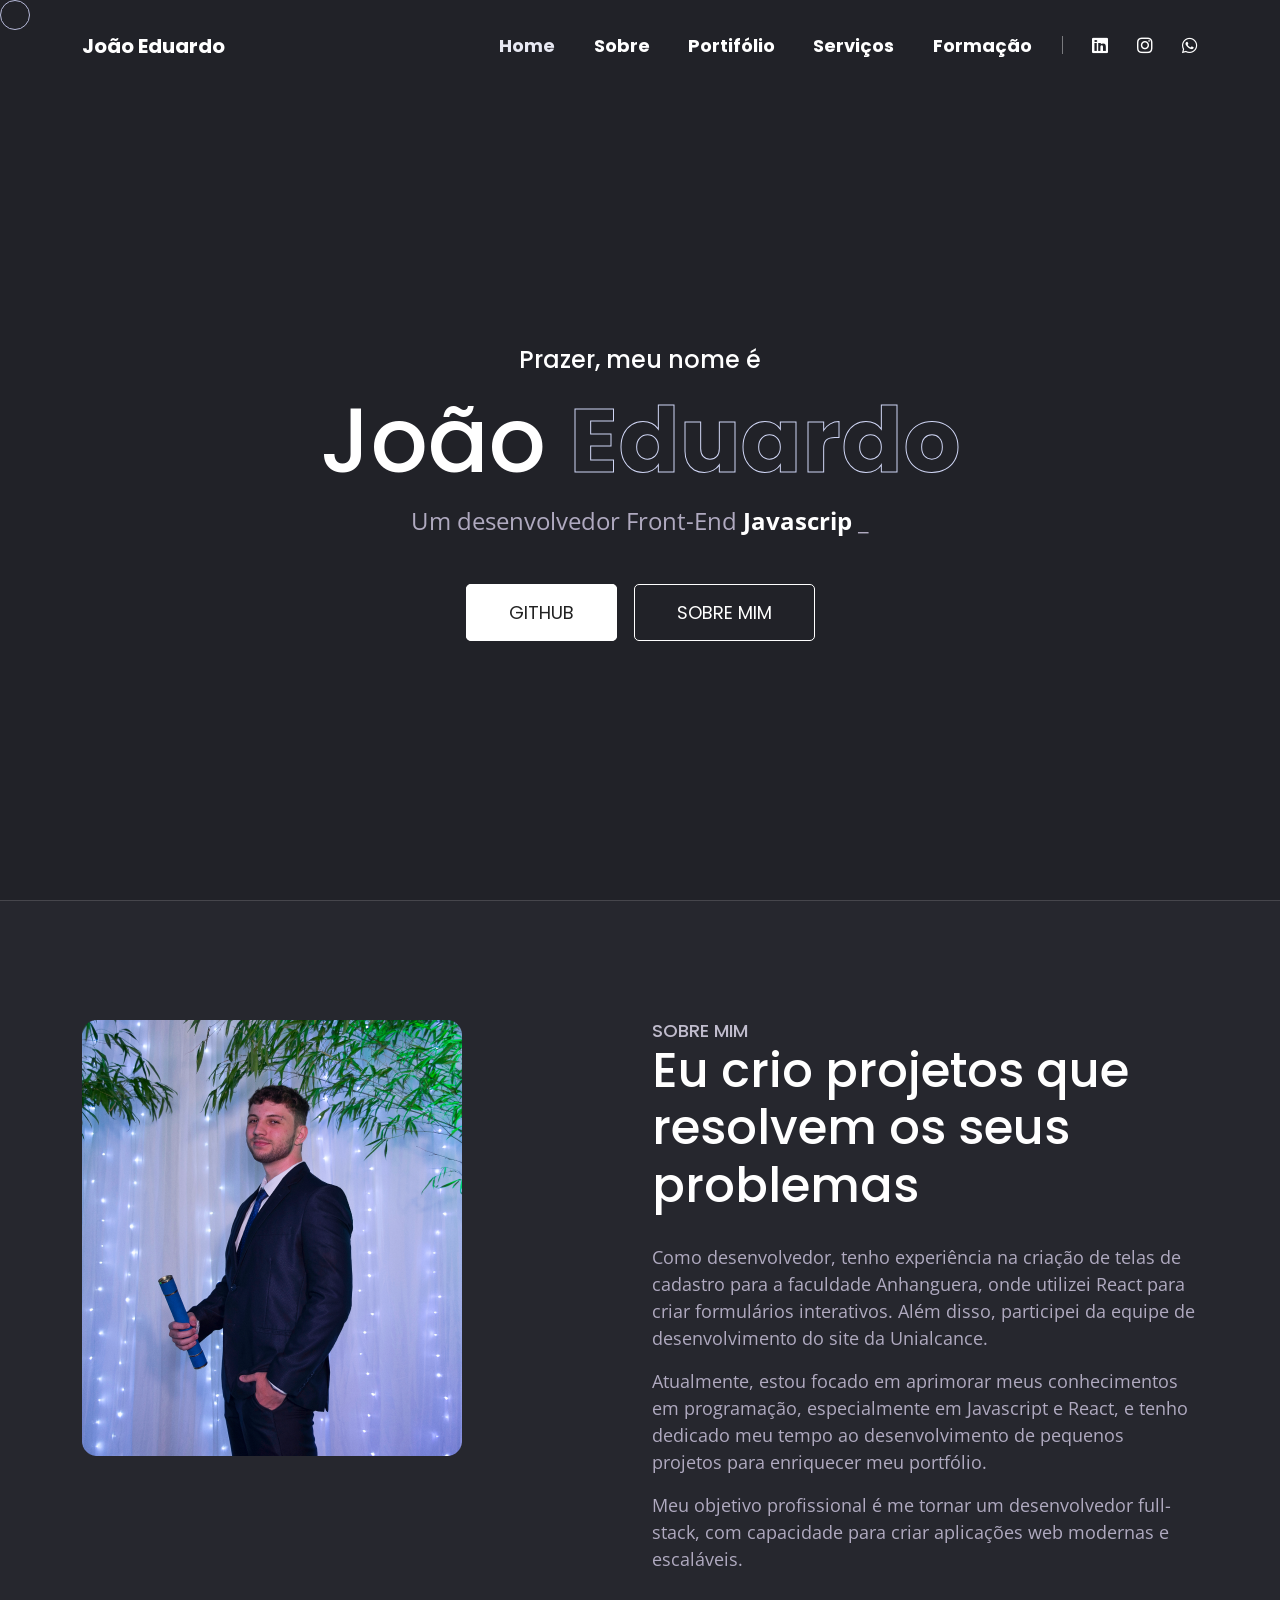
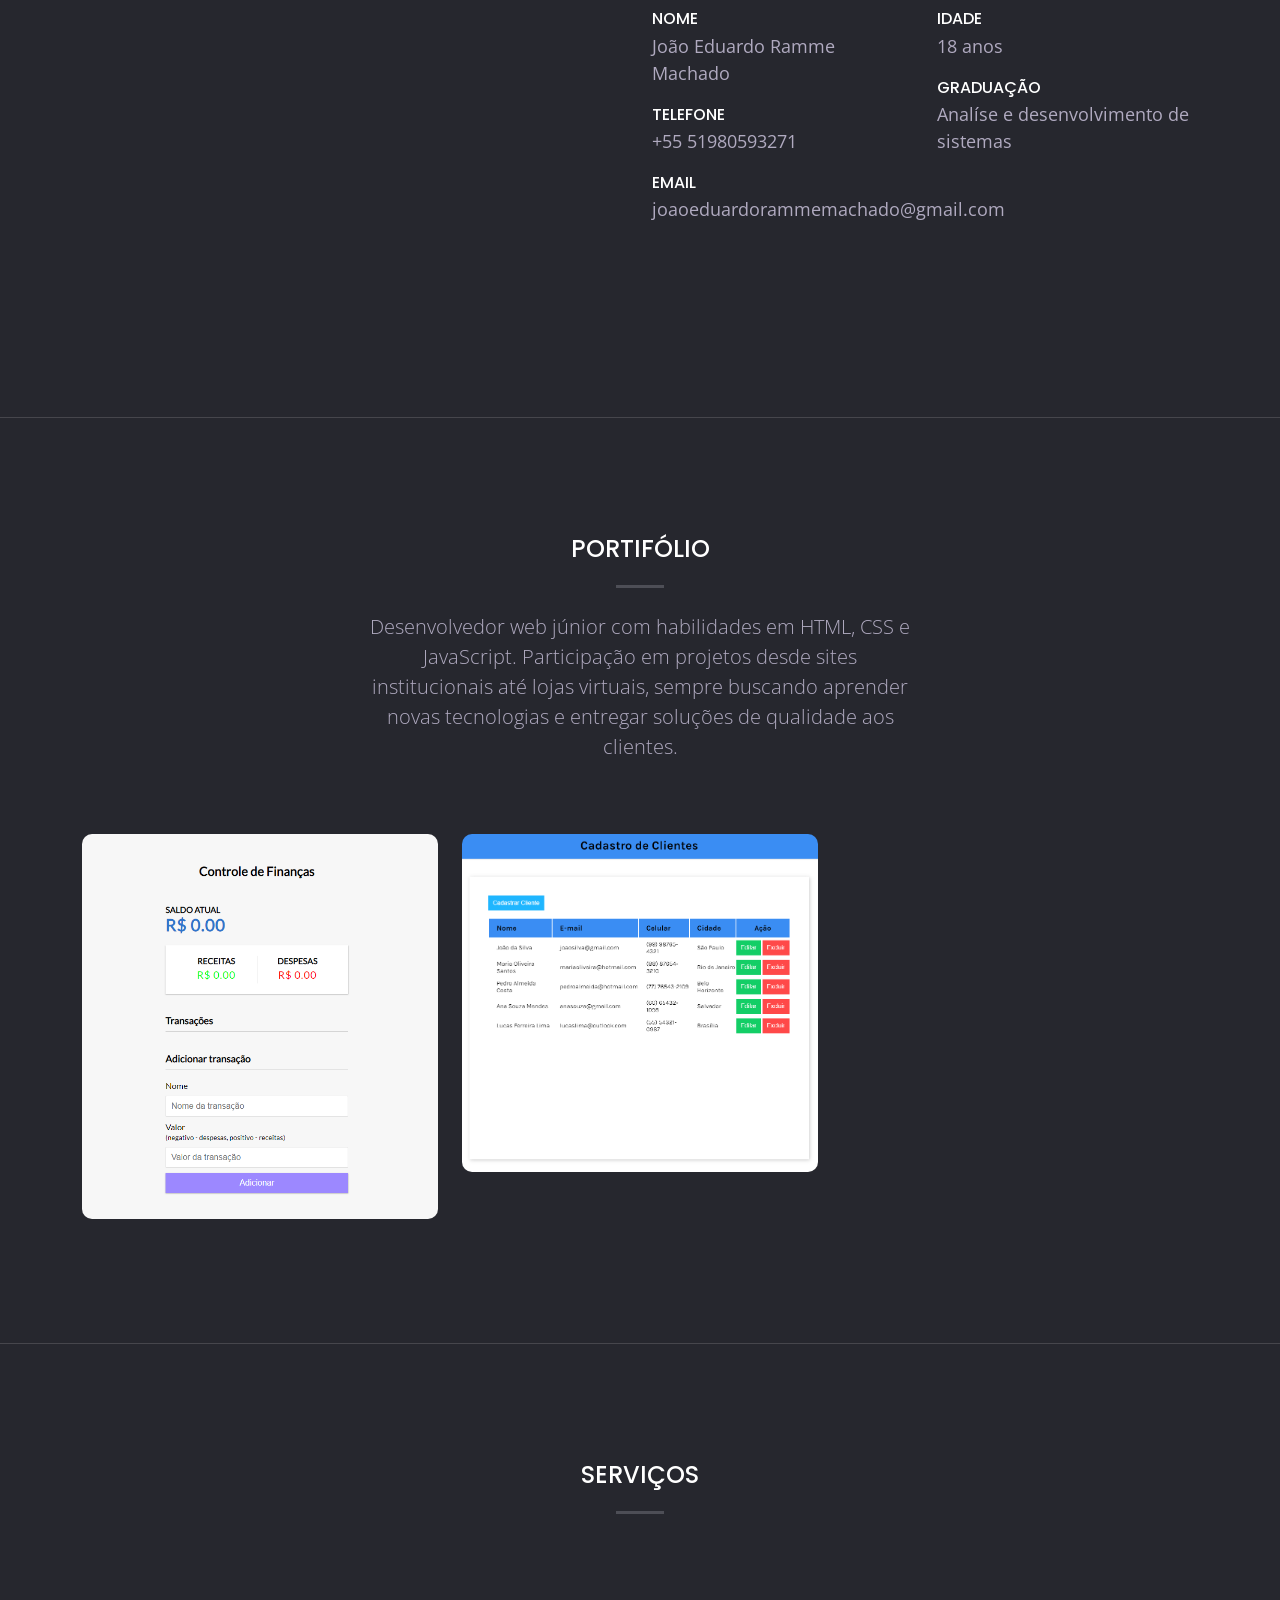
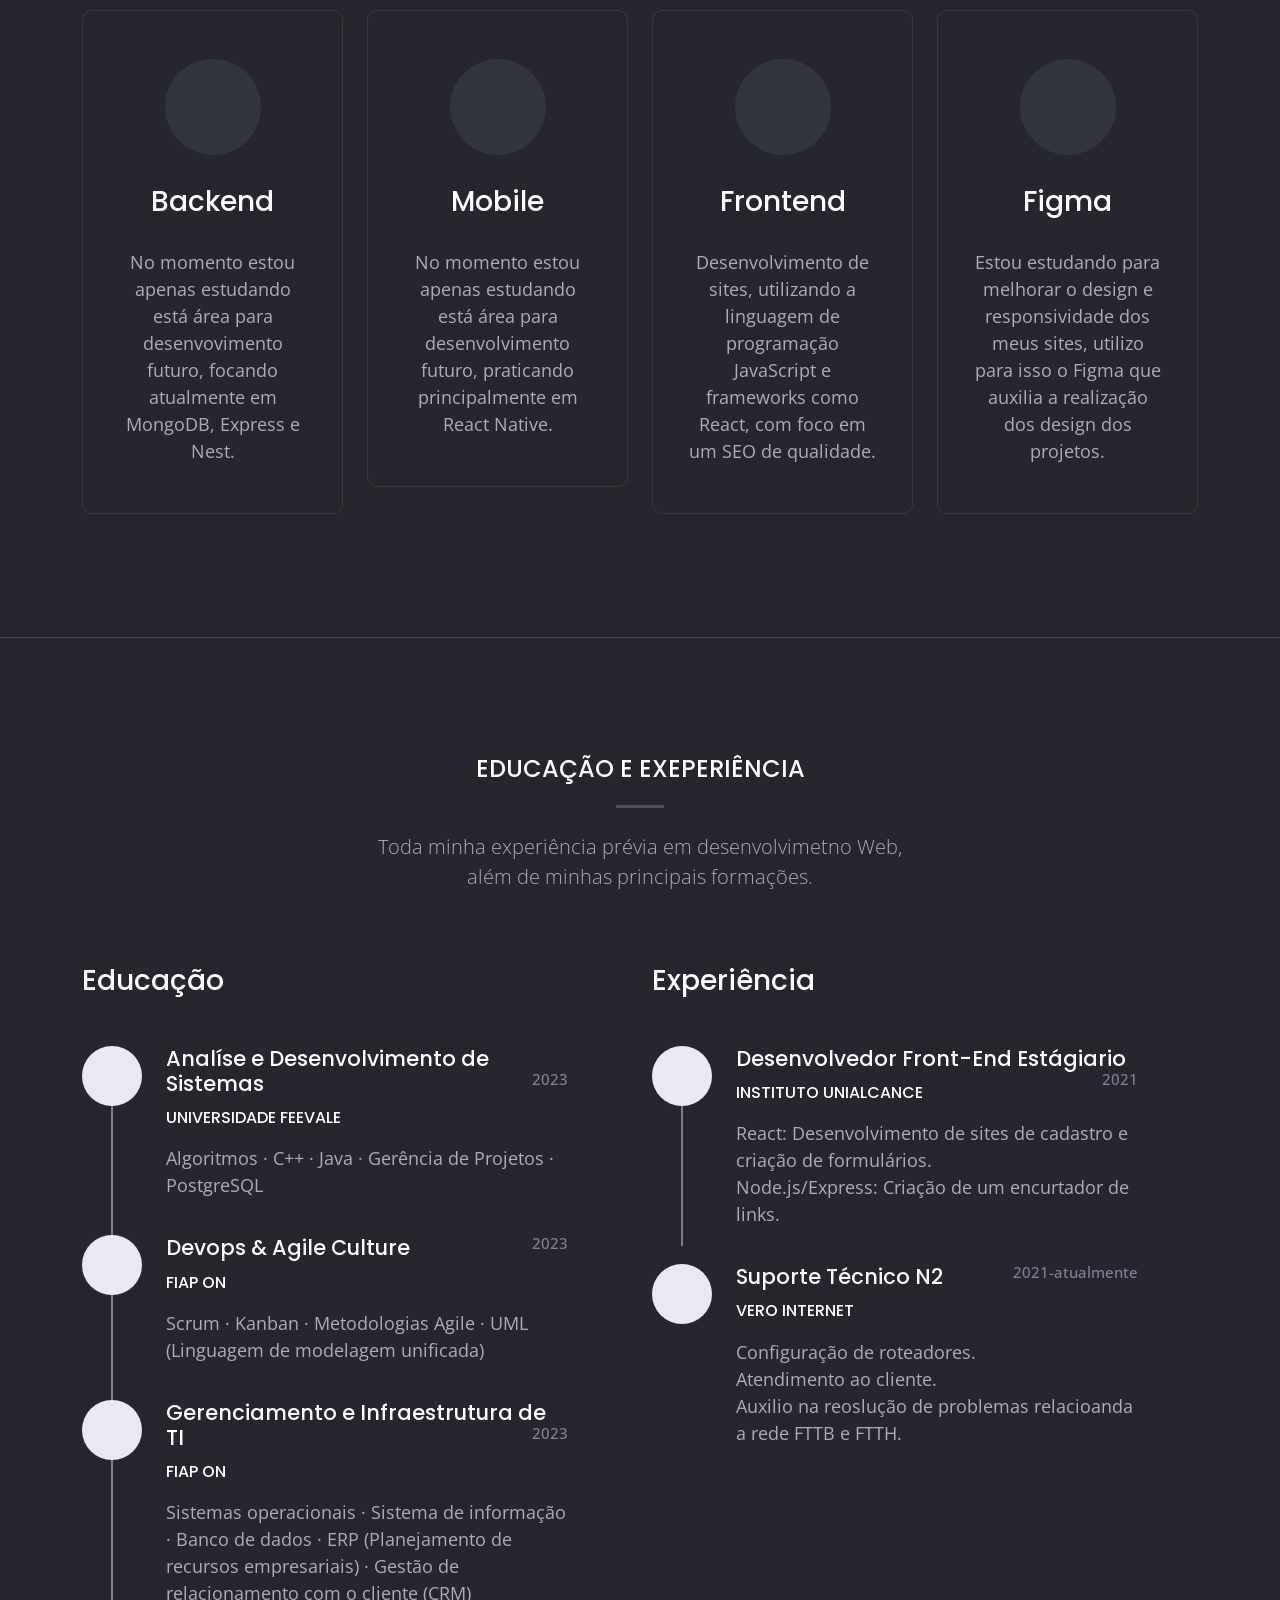
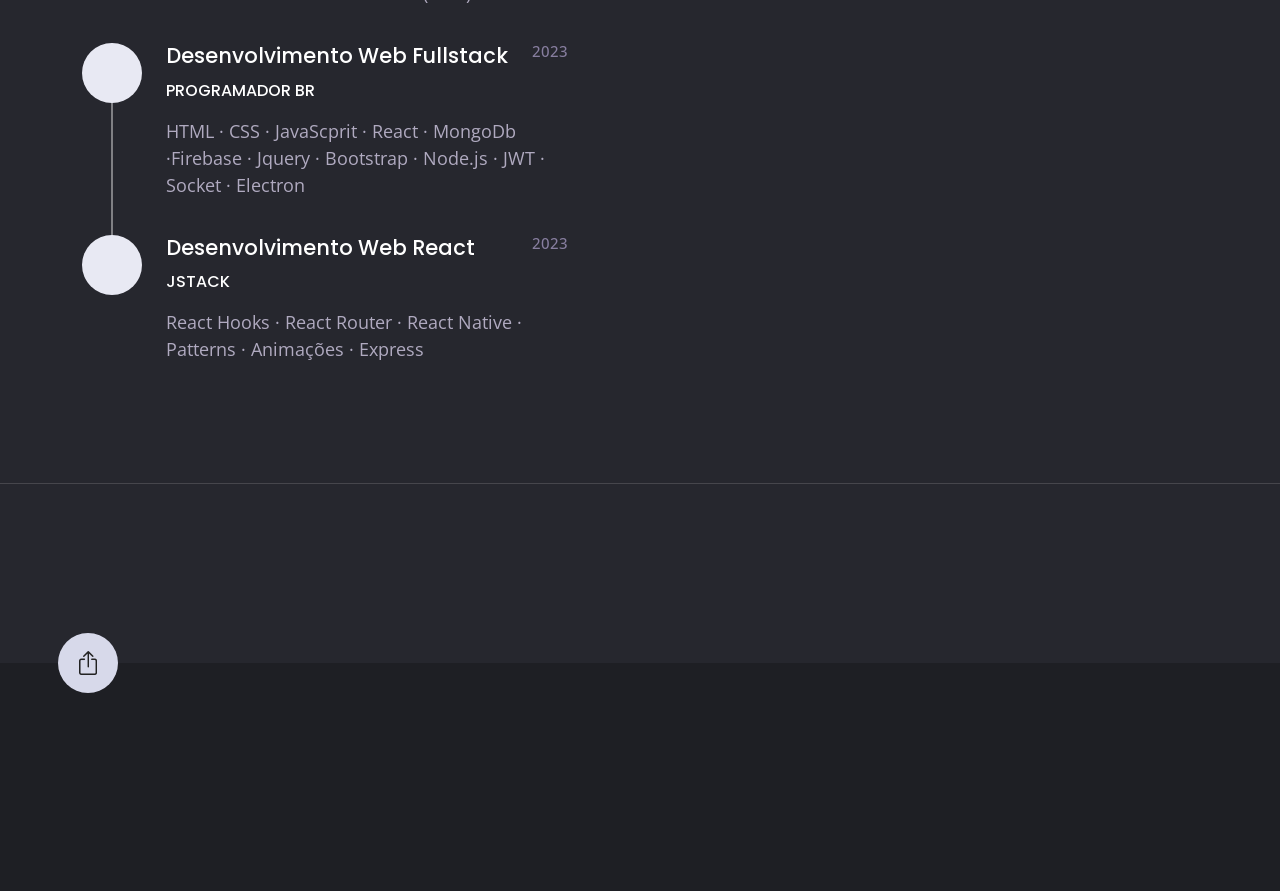
==== index.html @ fd9c9c75 "alterações gerais" ====
<!DOCTYPE html>
<html lang="zxx">

<!-- Mirrored from ethemestudio.com/demo/fungi/10_home_minimal/index_dark.html by HTTrack Website Copier/3.x [XR&CO'2014], Fri, 26 May 2023 01:53:17 GMT -->
<head>
	<!-- Meta -->
	<meta charset="utf-8">
	<meta name="viewport" content="width=device-width, initial-scale=1">

	<!-- Favicon -->
	<link rel="shortcut icon" href="image/favicon.png" type="image/x-icon">
	<link rel="icon" href="image/favicon.png" type="image/x-icon">

	<!-- Icons -->
	<link rel="stylesheet" type="text/css" href="css/pe-icon-7-stroke.css">
	<link rel="stylesheet" type="text/css" href="css/pe-helper.css">
	<link rel="stylesheet" href="css/bootstrap-icons.css">
	<link rel="stylesheet" type="text/css" href="css/all.min.css">

	<!-- Fonts -->
	<link rel="preconnect" href="https://fonts.googleapis.com/">
	<link rel="preconnect" href="https://fonts.gstatic.com/" crossorigin>
	<link href="https://fonts.googleapis.com/css2?family=Open+Sans:ital,wght@0,400;0,700;1,400;1,700&amp;family=Poppins:wght@700;900&amp;display=swap" rel="stylesheet">

	<!-- CSS -->
    <link href="css/bootstrap.min.css" rel="stylesheet">
    <link rel="stylesheet" href="css/swiper-bundle.min.css">
    <link rel="stylesheet" href="css/leaflet.css">
    <link rel="stylesheet" href="css/aos.css">
    <link rel="stylesheet" type="text/css" href="css/style.css">

    <title>Portifólio| João Eduardo</title>
</head>
<body data-bs-spy="scroll" data-bs-target="#site-navbar" class="home-minimal dark-mode">

	<!-- PRE LOADER -->
	<div class="preloader js-preloader flex-center">
		<div class="dots">
			<div class="dot"></div>
			<div class="dot"></div>
			<div class="dot"></div>
		</div>
	</div>

	<!-- SITE HEADER -->
	<header class="site-header" id="site-header">
		<nav class="navbar navbar-expand-xl" id="site-navbar">
		  <div class="container">
		    <a class="navbar-brand" href="index_dark.html">João Eduardo<img class="img-fluid" "></a>
		    <button class="navbar-toggler" type="button" data-bs-toggle="collapse" data-bs-target="#navbarSupportedContent" aria-controls="navbarSupportedContent" aria-expanded="false" aria-label="Toggle navigation">
		      <span class="navbar-toggler-icon"><i class="bi bi-list"></i></span>
		    </button>
		    <div class="collapse navbar-collapse" id="navbarSupportedContent">
		      <ul class="navbar-nav ms-auto mb-lg-0">
		        <li class="nav-item">
		          <a class="nav-link active" aria-current="page" href="#site-header">Home</a>
		        </li>
		        <li class="nav-item">
		          <a class="nav-link" href="#about-section">Sobre</a>
		        </li>
		        <li class="nav-item">
		          <a class="nav-link" href="#portfolio-section">Portifólio</a>
		        </li>
		        <li class="nav-item">
		          <a class="nav-link" href="#service-section">Serviços</a>
		        </li>
				<li class="nav-item">
					<a class="nav-link" href="#resume-section">Formação</a>
				  </li>
		      </ul> <!-- .navbar-nav -->
		      <ul class="nav-social list-inline">
				<li class="list-inline-item"><a target="_blank" href="https://www.linkedin.com/in/j-ramme-machado/"><i class="fab fa-linkedin"></i></a></li>
				<li class="list-inline-item"><a target="_blank" href="https://www.instagram.com/joaoshie.rm/"><i class="fab fa-instagram"></i></a></li>
				<li class="list-inline-item"><a target="_blank" href="https://wa.me/5551980593271"><i class="fab fa-whatsapp"></i></a></li>
			  </ul> <!-- .hero-social -->
		    </div> <!-- .collapse -->
		  </div> <!-- .container -->
		</nav> <!-- .navbar -->

	</header> <!-- .site-header -->

	<!-- HERO AREA -->
	<section class="hero-area" id="hero-area">
		<div class="container">
			<div class="hero-content d-flex justify-content-center">
				<div class="row d-flex align-items-center justify-content-center">

					<div class="col-xl-10 content-block">
						<h1 class="hero-head"><small>Prazer, meu nome é </small>João <strong>Eduardo</strong></h1>
						<p>
							Um desenvolvedor Front-End
							<span class="typer" id="main" data-words="Javascript" data-delay="100" data-deleteDelay="1000"></span>
							<span class="cursor" data-owner="main"></span>
						</p>
						<div class="link-group">
							<a  target="_blank" class="btn-main" href="https://github.com/JiangoLibre">Github</a>
							<a class="btn-ghost" href="#about-section">Sobre mim</a>
						</div> <!-- .link-group -->
					</div> <!-- .content-block -->

				</div> <!-- .row -->
			</div> <!-- .hero-content -->
		</div> <!-- .container -->
	</section> <!-- .hero-area -->



	</section> <!-- .intro-section -->
	<!-- ABOUT SECTION -->
	<section class="about-section section-block section-sep" id="about-section" data-aos="fade-up">
		<div class="container">
			<div class="row">
				<div class="col-xl-6 image-block" data-aos="fade-right" data-aos-delay="200" data-aos-duration="2000">
					<div class="img-wrapper about-img-wrap" data-tilt data-tilt-max="10">
						<img class="about-img-1 img-fluid" src="image/minha-foto1.png" alt="about image">
					</div>
				</div>
				<div class="col-xl-6 content-block" data-aos="fade-right" data-aos-delay="400" data-aos-duration="2000">
					<h2><span>Sobre mim</span>Eu crio projetos que resolvem os seus problemas</h2>
					<p>
						Como desenvolvedor, tenho experiência na criação de telas de cadastro para a faculdade Anhanguera, onde utilizei React para criar formulários interativos. Além disso, participei da equipe de desenvolvimento do site da Unialcance.
					</p>
					<p>Atualmente, estou focado em aprimorar meus conhecimentos em programação, especialmente em Javascript e React, e tenho dedicado meu tempo ao desenvolvimento de pequenos projetos para enriquecer meu portfólio.</p>
					<p>Meu objetivo profissional é me tornar um desenvolvedor full-stack, com capacidade para criar aplicações web modernas e escaláveis.</p>
					<div class="personal-details row">
						<div class="col-md-6">
							<ul class="personal-info">
								<li>
									<h4>Nome</h4>
									<p>João Eduardo Ramme Machado</p>
								</li>
								<li>
									<h4>Telefone</h4>
									<p>+55 51980593271</p>
								</li>
								<li>
									<h4>Email</h4>
									<p>joaoeduardorammemachado@gmail.com</p>
								</li>
							</ul> <!-- .personal-info -->
						</div> <!-- .col-md-6 -->
						<div class="col-md-6">
							<ul class="personal-info">
								<li>
									<h4>Idade</h4>
									<p>18 anos</p>
								</li>
								<li>
									<h4>Graduação</h4>
									<p>Analíse e desenvolvimento de sistemas</p>
								</li>
							</ul> <!-- .personal-info -->
	</section> <!-- .about-section -->

	<!-- SKILL SECTION -->
	<section id="skill-section">
	</section> <!-- .skill-section -->

	<!-- PORTFOLIO SECTION -->
	<section class="portfolio-section section-block section-sep" id="portfolio-section">
		<div class="container">
			<div class="section-title">
				<h2>Portifólio</h2>
				<p class="lead">
					Desenvolvedor web júnior com habilidades em HTML, CSS e JavaScript. Participação em projetos desde sites institucionais até lojas virtuais, sempre buscando aprender novas tecnologias e entregar soluções de qualidade aos clientes.
				</p>
			</div><!-- .section-title -->
			<div class="button-group filter-button-group">
				
			</div>
			<div class="row grid" data-aos="fade-up" data-aos-duration="2000">
				<div class="col-lg-4 col-md-6 grid-item programming">
					<div class="box">
			            <img src="image/portfolio/controle-financeiro-prog.png" alt="portfolio image">
			            <div class="box-content">
			            		<span class="category">Desenvolvimento</span>
			                <h3 class="title">Controle de Finanças</h3>
			            </div>
			            <div class="icon-box"><a href="#" data-bs-toggle="modal" data-bs-target="#portfolioModal6"><i class="bi bi-plus-lg"></i></a></div>

			            <!-- Modal -->
						<div class="modal fade" id="portfolioModal6" tabindex="-1" aria-labelledby="portfolioModal6" aria-hidden="true">
						  <div class="modal-dialog modal-dialog-scrollable modal-dialog-centered modal-xl">
						    <div class="modal-content">
						      
						      <div class="modal-body">
						      	<button type="button" class="btn-close" data-bs-dismiss="modal" aria-label="Close"><i class="bi bi-x"></i></button>
						        <div class="row item-content">
						        	<div class="col-xl-12">
						        		<img src="image/portfolio/controle-financeiro2-prog.png" alt="portfolio image">
						        	</div>
						        	<div class="col-xl-8">
						        		<div class="content-wrapper">
							        		<h2 class="item-title">Controle de Finanças</h2>
							        		<p>
							        			O Controle Financeiro é uma aplicação simples que permite aos usuários acompanhar suas despesas e receitas. Com esta aplicação, você pode adicionar transações e monitorar seu fluxo de caixa pessoal.
							        		</p>
						        		</div>
						        	</div>
						        	<div class="col-xl-4">
						        		<div class="meta-wrapper">
						        			<ul class="item-meta">
						        				<li>Tipo de Projeto: <br><span class="meta-value">Desenvolvimento Web</span></li>
						        				<li>Cliente: <br><span class="meta-value">João Eduardo</span></li>
						        				<li>Tecnologias: <br><span class="meta-value">HTML|CSS|JavaScprit</span></li>
						        				<li>Custo: <br><span class="meta-value">R$0</span></li>
						        			</ul>
						        		</div> <!-- .meta-wrapper -->
						        	</div>
						        </div> <!-- .row -->
						      </div>
						      
						    </div>
						  </div>
						</div>
			        </div>
				</div>
				<div class="col-lg-4 col-md-6 grid-item development application">
					<div class="box">
			            <img src="image/crud2.png" alt="portfolio image">
			            <div class="box-content">
			            		<span class="category">Desenvolvimento</span>
			                <h3 class="title">CRUD - Cadastro de Clientes</h3>
			            </div>
			            

			            <div class="icon-box"><a href="#" data-bs-toggle="modal" data-bs-target="#portfolioModal5"><i class="bi bi-plus-lg"></i></a></div>

			            <!-- Modal -->
						<div class="modal fade" id="portfolioModal5" tabindex="-1" aria-labelledby="portfolioModal5" aria-hidden="true">
						  <div class="modal-dialog modal-dialog-scrollable modal-dialog-centered modal-xl">
						    <div class="modal-content">
						      
						      <div class="modal-body">
						      	<button type="button" class="btn-close" data-bs-dismiss="modal" aria-label="Close"><i class="bi bi-x"></i></button>
						        <div class="row item-content">
						        	<div class="col-xl-12">
						        		<img src="image/crudlarge.png" alt="portfolio image">
						        	</div>
						        	<div class="col-xl-8">
						        		<div class="content-wrapper">
							        		<h2 class="item-title">CRUD - Cadastro de Clientes</h2>
							        		<p>
							        			Este é um projeto de CRUD (Create, Read, Update, Delete) que permite a manipulação básica de dados em um sistema.
							        		</p>
							        		<p>
							        			As operações básicas em um sistema são: criar, ler, atualizar e excluir. Criar permite adicionar registros, ler possibilita visualizar registros existentes, atualizar permite modificar registros e excluir permite remover registros do sistema. Essas operações são essenciais para a gestão de dados, oferecendo controle sobre as informações armazenadas.
							        		</p>
						        		</div>
						        	</div>
						        	<div class="col-xl-4">
						        		<div class="meta-wrapper">
						        			<ul class="item-meta">
						        				<li>Tipo de Projeto: <br><span class="meta-value">Desenvolvimento Web</span></li>
						        				<li>Cliente: <br><span class="meta-value">João Eduardo</span></li>
						        				<li>Tecnologias: <br><span class="meta-value">HTML|CSS|JavaScprit</span></li>
						        				<li>Custo: <br><span class="meta-value">R$0</span></li>
						        			</ul>
						        		</div> <!-- .meta-wrapper -->
							</section> <!-- .portfolio-section -->

	<!-- SERVICE SECTION -->
	<section class="service-section section-block section-sep" id="service-section">
		<div class="container">
			<div class="section-title">
				<h2>Serviços</h2>
			</div><!-- .section-title -->
			<div class="row">
				<div class="col-xl-3 col-lg-6" data-aos="fade-up">
					<div class="content-wrapper service-tilt" data-tilt data-tilt-max="15">
						<div class="icon-box"><i class="pe-7s-monitor"></i></div>
						<h3>Backend</h3>
						<p>
							No momento estou apenas estudando está área para desenvovimento futuro, focando atualmente em MongoDB, Express e Nest.
						</p>
					</div>
				</div>
				<div class="col-xl-3 col-lg-6" data-aos="fade-up" data-aos-delay="200">
					<div class="content-wrapper service-tilt" data-tilt data-tilt-max="15">
						<div class="icon-box"><i class="pe-7s-joy"></i></div>
						<h3>Mobile</h3>
						<p>
							No momento estou apenas estudando está área para desenvolvimento futuro, praticando principalmente em React Native.
						</p>
					</div>
				</div>
				<div class="col-xl-3 col-lg-6" data-aos="fade-up" data-aos-delay="400">
					<div class="content-wrapper service-tilt" data-tilt data-tilt-max="15">
						<div class="icon-box"><i class="pe-7s-display2"></i></div>
						<h3>Frontend</h3>
						<p>
							Desenvolvimento de sites, utilizando a linguagem de programação JavaScript e frameworks como React, com foco em um SEO de qualidade.
						</p>
					</div>
				</div>
				<div class="col-xl-3 col-lg-6" data-aos="fade-up" data-aos-delay="1000">
					<div class="content-wrapper service-tilt" data-tilt data-tilt-max="15">
						<div class="icon-box"><i class="pe-7s-coffee"></i></div>
						<h3>Figma</h3>
						<p>
							Estou estudando para melhorar o design e responsividade dos meus sites, utilizo para isso o Figma que auxilia a realização dos design dos projetos.
						</p>
					</div>
				</div>
			</div><!-- .row -->
		</div> <!-- .container -->
	</section> <!-- .service-section -->

	<!-- RESUME SECTION -->
	<section class="resume-section section-block section-sep" id="resume-section">
		<div class="container">
			<div class="section-title">
				<h2>Educação e Exeperiência</h2>
				<p class="lead">
					Toda minha experiência prévia em desenvolvimetno Web, além de minhas principais formações.
				</p>
			</div><!-- .section-title -->
			<div class="row">
				<div class="col-lg-6 education-block" data-aos="fade-right" data-aos-duration="1500">
					<h3>Educação</h3>
					<ul>
						<li class="d-flex align-items-start">
							<div class="icon-block">
								<div class="icon-box"><i class="pe-7s-study"></i></div>
							</div>
							<div class="content-wrapper">
								<h4>Analíse e Desenvolvimento de Sistemas<span>2023</span></h4>
								<h5>Universidade Feevale</h5>
								<p>
									Algoritmos · C++ · Java · Gerência de Projetos · PostgreSQL 
								</p>
							</div>
							
						</li>
						<li class="d-flex align-items-start">
							<div class="icon-block">
								<div class="icon-box"><i class="pe-7s-study"></i></div>
							</div>
							<div class="content-wrapper">
								<h4>Devops & Agile Culture <span>2023</span></h4>
								<h5>FIAP ON</h5>
								<p>
									Scrum · Kanban · Metodologias Agile · UML (Linguagem de modelagem unificada)
								</p>
							</div>
							
						</li>
						<li class="d-flex align-items-start">
							<div class="icon-block">
								<div class="icon-box"><i class="pe-7s-study"></i></div>
							</div>
							<div class="content-wrapper">
								<h4>Gerenciamento e Infraestrutura de TI <span>2023</span></h4>
								<h5>FIAP ON</h5>
								<p>
									Sistemas operacionais · Sistema de informação · Banco de dados · ERP (Planejamento de recursos empresariais) · Gestão de relacionamento com o cliente (CRM)
								</p>
							</div>
							
						</li>
						<li class="d-flex align-items-start">
							<div class="icon-block">
								<div class="icon-box"><i class="pe-7s-study"></i></div>
							</div>
							<div class="content-wrapper">
								<h4>Desenvolvimento Web Fullstack <span>2023</span></h4>
								<h5>Programador BR</h5>
								<p>
									HTML · CSS · JavaScprit · React · MongoDb ·Firebase · Jquery · Bootstrap · Node.js · JWT · Socket · Electron
								</p>
							</div>
							
						</li>
						<li class="d-flex align-items-start">
							<div class="icon-block">
								<div class="icon-box"><i class="pe-7s-study"></i></div>
							</div>
							<div class="content-wrapper">
								<h4>Desenvolvimento Web React <span>2023</span></h4>
								<h5>JStack</h5>
								<p>
									React Hooks · React Router · React Native · Patterns · Animações · Express
								</p>
							</div>
							
						</li>
					</ul>
				</div>
				<div class="col-lg-6 education-block" data-aos="fade-right" data-aos-duration="1500" data-aos-delay="400">
					<h3>Experiência</h3>
					<ul>
						<li class="d-flex align-items-start">
							<div class="icon-block">
								<div class="icon-box"><i class="pe-7s-portfolio"></i></div>
							</div>
							<div class="content-wrapper">
								<h4>Desenvolvedor Front-End Estágiario <span>2021</span></h4>
								<h5>Instituto Unialcance</h5>
								<p>
									React: Desenvolvimento de sites de cadastro e criação de formulários.<br/>
									Node.js/Express: Criação de um encurtador de links.<br/>
								</p>
							</div>
							
						</li>
						<li class="d-flex align-items-start">
							<div class="icon-block">
								<div class="icon-box"><i class="pe-7s-portfolio"></i></div>
							</div>
							<div class="content-wrapper">
								<h4>Suporte Técnico N2 <span>2021-atualmente</span></h4>
								<h5>Vero Internet</h5>
								<p>
									Configuração de roteadores. <br/>
									Atendimento ao cliente.<br/>
									Auxilio na reoslução de problemas relacioanda a rede FTTB e FTTH.
								</p>
							</div>
					</ul>
				</div>
			</div> <!-- .row -->
		</div> <!-- .container -->
	</section> <!-- .resume-section -->

	</section> <!-- .partner section -->
	<!-- CONTACT SECTION -->
	<section class="contact-section section-block section-sep" id="contact-section">
		<div class="container">
				<div class="col-lg-6" data-aos="fade-right" data-aos-duration="1000" data-aos-delay="600">
					<div class="map-wrapper" id="mapwrapper">
	</section> <!-- .contact-section -->

	<!-- SITE FOOTER -->
	<footer class="site-footer" id="site-footer">
		<div class="container">
			<div class="row align-items-center justify-content-center">
				<div class="col-lg-6 text-center branding-block">

			</div> <!-- .row -->
			<div class="back-to-top"><a href="#site-header"><i class="bi bi-box-arrow-up"></i></a></div>
			<div class="row footer-bottom">
				<div class="col-md-6">
				
				</div>
				<div class="col-md-6">
		
					</ul>
				</div>
			</div> <!-- .footer-bottom -->
		</div> <!-- .container -->
	</footer> <!-- .site-footer -->

<script src="js/jquery.js"></script>
<script src="js/popper.min.js"></script>
<script src="js/bootstrap.min.js"></script>
<script src="js/imagesloaded.pkgd.min.js"></script>
<script src="js/isotope.pkgd.min.js"></script>
<script src="js/swiper-bundle.min.js"></script>
<script src="js/leaflet.js"></script>
<script src="js/jquery.waypoints.min.js"></script>
<script src="js/jquery.counterup.min.js"></script>
<script src="js/aos.js"></script>
<script src="js/jquery.preloadinator.min.js"></script>
<script src="js/vanilla-tilt.min.js"></script>
<script src="js/typer.js"></script>
<script src="js/magicmouse.js"></script>
<script src="js/script.js"></script>
</body>

<!-- Mirrored from ethemestudio.com/demo/fungi/10_home_minimal/index_dark.html by HTTrack Website Copier/3.x [XR&CO'2014], Fri, 26 May 2023 01:53:32 GMT -->
</html>
---- css/leaflet.css ----
/* required styles */

.leaflet-pane,
.leaflet-tile,
.leaflet-marker-icon,
.leaflet-marker-shadow,
.leaflet-tile-container,
.leaflet-pane > svg,
.leaflet-pane > canvas,
.leaflet-zoom-box,
.leaflet-image-layer,
.leaflet-layer {
	position: absolute;
	left: 0;
	top: 0;
	}
.leaflet-container {
	overflow: hidden;
	}
.leaflet-tile,
.leaflet-marker-icon,
.leaflet-marker-shadow {
	-webkit-user-select: none;
	   -moz-user-select: none;
	        user-select: none;
	  -webkit-user-drag: none;
	}
/* Prevents IE11 from highlighting tiles in blue */
.leaflet-tile::selection {
	background: transparent;
}
/* Safari renders non-retina tile on retina better with this, but Chrome is worse */
.leaflet-safari .leaflet-tile {
	image-rendering: -webkit-optimize-contrast;
	}
/* hack that prevents hw layers "stretching" when loading new tiles */
.leaflet-safari .leaflet-tile-container {
	width: 1600px;
	height: 1600px;
	-webkit-transform-origin: 0 0;
	}
.leaflet-marker-icon,
.leaflet-marker-shadow {
	display: block;
	}
/* .leaflet-container svg: reset svg max-width decleration shipped in Joomla! (joomla.org) 3.x */
/* .leaflet-container img: map is broken in FF if you have max-width: 100% on tiles */
.leaflet-container .leaflet-overlay-pane svg,
.leaflet-container .leaflet-marker-pane img,
.leaflet-container .leaflet-shadow-pane img,
.leaflet-container .leaflet-tile-pane img,
.leaflet-container img.leaflet-image-layer,
.leaflet-container .leaflet-tile {
	max-width: none !important;
	max-height: none !important;
	}

.leaflet-container.leaflet-touch-zoom {
	-ms-touch-action: pan-x pan-y;
	touch-action: pan-x pan-y;
	}
.leaflet-container.leaflet-touch-drag {
	-ms-touch-action: pinch-zoom;
	/* Fallback for FF which doesn't support pinch-zoom */
	touch-action: none;
	touch-action: pinch-zoom;
}
.leaflet-container.leaflet-touch-drag.leaflet-touch-zoom {
	-ms-touch-action: none;
	touch-action: none;
}
.leaflet-container {
	-webkit-tap-highlight-color: transparent;
}
.leaflet-container a {
	-webkit-tap-highlight-color: rgba(229, 84, 51, 0.4);
}
.leaflet-tile {
	filter: inherit;
	visibility: hidden;
	}
.leaflet-tile-loaded {
	visibility: inherit;
	}
.leaflet-zoom-box {
	width: 0;
	height: 0;
	-moz-box-sizing: border-box;
	     box-sizing: border-box;
	z-index: 800;
	}
/* workaround for https://bugzilla.mozilla.org/show_bug.cgi?id=888319 */
.leaflet-overlay-pane svg {
	-moz-user-select: none;
	}

.leaflet-pane         { z-index: 400; }

.leaflet-tile-pane    { z-index: 200; }
.leaflet-overlay-pane { z-index: 400; }
.leaflet-shadow-pane  { z-index: 500; }
.leaflet-marker-pane  { z-index: 600; }
.leaflet-tooltip-pane   { z-index: 650; }
.leaflet-popup-pane   { z-index: 700; }

.leaflet-map-pane canvas { z-index: 100; }
.leaflet-map-pane svg    { z-index: 200; }

.leaflet-vml-shape {
	width: 1px;
	height: 1px;
	}
.lvml {
	behavior: url(#default#VML);
	display: inline-block;
	position: absolute;
	}


/* control positioning */

.leaflet-control {
	position: relative;
	z-index: 800;
	pointer-events: visiblePainted; /* IE 9-10 doesn't have auto */
	pointer-events: auto;
	}
.leaflet-top,
.leaflet-bottom {
	position: absolute;
	z-index: 1000;
	pointer-events: none;
	}
.leaflet-top {
	top: 0;
	}
.leaflet-right {
	right: 0;
	}
.leaflet-bottom {
	bottom: 0;
	}
.leaflet-left {
	left: 0;
	}
.leaflet-control {
	float: left;
	clear: both;
	}
.leaflet-right .leaflet-control {
	float: right;
	}
.leaflet-top .leaflet-control {
	margin-top: 10px;
	}
.leaflet-bottom .leaflet-control {
	margin-bottom: 10px;
	}
.leaflet-left .leaflet-control {
	margin-left: 10px;
	}
.leaflet-right .leaflet-control {
	margin-right: 10px;
	}


/* zoom and fade animations */

.leaflet-fade-anim .leaflet-tile {
	will-change: opacity;
	}
.leaflet-fade-anim .leaflet-popup {
	opacity: 0;
	-webkit-transition: opacity 0.2s linear;
	   -moz-transition: opacity 0.2s linear;
	        transition: opacity 0.2s linear;
	}
.leaflet-fade-anim .leaflet-map-pane .leaflet-popup {
	opacity: 1;
	}
.leaflet-zoom-animated {
	-webkit-transform-origin: 0 0;
	    -ms-transform-origin: 0 0;
	        transform-origin: 0 0;
	}
.leaflet-zoom-anim .leaflet-zoom-animated {
	will-change: transform;
	}
.leaflet-zoom-anim .leaflet-zoom-animated {
	-webkit-transition: -webkit-transform 0.25s cubic-bezier(0,0,0.25,1);
	   -moz-transition:    -moz-transform 0.25s cubic-bezier(0,0,0.25,1);
	        transition:         transform 0.25s cubic-bezier(0,0,0.25,1);
	}
.leaflet-zoom-anim .leaflet-tile,
.leaflet-pan-anim .leaflet-tile {
	-webkit-transition: none;
	   -moz-transition: none;
	        transition: none;
	}

.leaflet-zoom-anim .leaflet-zoom-hide {
	visibility: hidden;
	}


/* cursors */

.leaflet-interactive {
	cursor: pointer;
	}
.leaflet-grab {
	cursor: -webkit-grab;
	cursor:    -moz-grab;
	cursor:         grab;
	}
.leaflet-crosshair,
.leaflet-crosshair .leaflet-interactive {
	cursor: crosshair;
	}
.leaflet-popup-pane,
.leaflet-control {
	cursor: auto;
	}
.leaflet-dragging .leaflet-grab,
.leaflet-dragging .leaflet-grab .leaflet-interactive,
.leaflet-dragging .leaflet-marker-draggable {
	cursor: move;
	cursor: -webkit-grabbing;
	cursor:    -moz-grabbing;
	cursor:         grabbing;
	}

/* marker & overlays interactivity */
.leaflet-marker-icon,
.leaflet-marker-shadow,
.leaflet-image-layer,
.leaflet-pane > svg path,
.leaflet-tile-container {
	pointer-events: none;
	}

.leaflet-marker-icon.leaflet-interactive,
.leaflet-image-layer.leaflet-interactive,
.leaflet-pane > svg path.leaflet-interactive,
svg.leaflet-image-layer.leaflet-interactive path {
	pointer-events: visiblePainted; /* IE 9-10 doesn't have auto */
	pointer-events: auto;
	}

/* visual tweaks */

.leaflet-container {
	background: #ddd;
	outline: 0;
	}
.leaflet-container a {
	color: #0078A8;
	}
.leaflet-container a.leaflet-active {
	outline: 2px solid orange;
	}
.leaflet-zoom-box {
	border: 2px dotted #38f;
	background: rgba(255,255,255,0.5);
	}


/* general typography */
.leaflet-container {
	font: 12px/1.5 "Helvetica Neue", Arial, Helvetica, sans-serif;
	}


/* general toolbar styles */

.leaflet-bar {
	box-shadow: 0 1px 5px rgba(0,0,0,0.65);
	border-radius: 4px;
	}
.leaflet-bar a,
.leaflet-bar a:hover {
	background-color: #fff;
	border-bottom: 1px solid #ccc;
	width: 26px;
	height: 26px;
	line-height: 26px;
	display: block;
	text-align: center;
	text-decoration: none;
	color: black;
	}
.leaflet-bar a,
.leaflet-control-layers-toggle {
	background-position: 50% 50%;
	background-repeat: no-repeat;
	display: block;
	}
.leaflet-bar a:hover {
	background-color: #f4f4f4;
	}
.leaflet-bar a:first-child {
	border-top-left-radius: 4px;
	border-top-right-radius: 4px;
	}
.leaflet-bar a:last-child {
	border-bottom-left-radius: 4px;
	border-bottom-right-radius: 4px;
	border-bottom: none;
	}
.leaflet-bar a.leaflet-disabled {
	cursor: default;
	background-color: #f4f4f4;
	color: #bbb;
	}

.leaflet-touch .leaflet-bar a {
	width: 30px;
	height: 30px;
	line-height: 30px;
	}
.leaflet-touch .leaflet-bar a:first-child {
	border-top-left-radius: 2px;
	border-top-right-radius: 2px;
	}
.leaflet-touch .leaflet-bar a:last-child {
	border-bottom-left-radius: 2px;
	border-bottom-right-radius: 2px;
	}

/* zoom control */

.leaflet-control-zoom-in,
.leaflet-control-zoom-out {
	font: bold 18px 'Lucida Console', Monaco, monospace;
	text-indent: 1px;
	}

.leaflet-touch .leaflet-control-zoom-in, .leaflet-touch .leaflet-control-zoom-out  {
	font-size: 22px;
	}


/* layers control */

.leaflet-control-layers {
	box-shadow: 0 1px 5px rgba(0,0,0,0.4);
	background: #fff;
	border-radius: 5px;
	}
.leaflet-control-layers-toggle {
	background-image: url(images/layers.html);
	width: 36px;
	height: 36px;
	}
.leaflet-retina .leaflet-control-layers-toggle {
	background-image: url(images/layers-2x.html);
	background-size: 26px 26px;
	}
.leaflet-touch .leaflet-control-layers-toggle {
	width: 44px;
	height: 44px;
	}
.leaflet-control-layers .leaflet-control-layers-list,
.leaflet-control-layers-expanded .leaflet-control-layers-toggle {
	display: none;
	}
.leaflet-control-layers-expanded .leaflet-control-layers-list {
	display: block;
	position: relative;
	}
.leaflet-control-layers-expanded {
	padding: 6px 10px 6px 6px;
	color: #333;
	background: #fff;
	}
.leaflet-control-layers-scrollbar {
	overflow-y: scroll;
	overflow-x: hidden;
	padding-right: 5px;
	}
.leaflet-control-layers-selector {
	margin-top: 2px;
	position: relative;
	top: 1px;
	}
.leaflet-control-layers label {
	display: block;
	}
.leaflet-control-layers-separator {
	height: 0;
	border-top: 1px solid #ddd;
	margin: 5px -10px 5px -6px;
	}

/* Default icon URLs */
.leaflet-default-icon-path {
	background-image: url(images/marker-icon.html);
	}


/* attribution and scale controls */

.leaflet-container .leaflet-control-attribution {
	background: #fff;
	background: rgba(255, 255, 255, 0.7);
	margin: 0;
	}
.leaflet-control-attribution,
.leaflet-control-scale-line {
	padding: 0 5px;
	color: #333;
	}
.leaflet-control-attribution a {
	text-decoration: none;
	}
.leaflet-control-attribution a:hover {
	text-decoration: underline;
	}
.leaflet-container .leaflet-control-attribution,
.leaflet-container .leaflet-control-scale {
	font-size: 11px;
	}
.leaflet-left .leaflet-control-scale {
	margin-left: 5px;
	}
.leaflet-bottom .leaflet-control-scale {
	margin-bottom: 5px;
	}
.leaflet-control-scale-line {
	border: 2px solid #777;
	border-top: none;
	line-height: 1.1;
	padding: 2px 5px 1px;
	font-size: 11px;
	white-space: nowrap;
	overflow: hidden;
	-moz-box-sizing: border-box;
	     box-sizing: border-box;

	background: #fff;
	background: rgba(255, 255, 255, 0.5);
	}
.leaflet-control-scale-line:not(:first-child) {
	border-top: 2px solid #777;
	border-bottom: none;
	margin-top: -2px;
	}
.leaflet-control-scale-line:not(:first-child):not(:last-child) {
	border-bottom: 2px solid #777;
	}

.leaflet-touch .leaflet-control-attribution,
.leaflet-touch .leaflet-control-layers,
.leaflet-touch .leaflet-bar {
	box-shadow: none;
	}
.leaflet-touch .leaflet-control-layers,
.leaflet-touch .leaflet-bar {
	border: 2px solid rgba(0,0,0,0.2);
	background-clip: padding-box;
	}


/* popup */

.leaflet-popup {
	position: absolute;
	text-align: center;
	margin-bottom: 20px;
	}
.leaflet-popup-content-wrapper {
	padding: 1px;
	text-align: left;
	border-radius: 12px;
	}
.leaflet-popup-content {
	margin: 13px 19px;
	line-height: 1.4;
	}
.leaflet-popup-content p {
	margin: 18px 0;
	}
.leaflet-popup-tip-container {
	width: 40px;
	height: 20px;
	position: absolute;
	left: 50%;
	margin-left: -20px;
	overflow: hidden;
	pointer-events: none;
	}
.leaflet-popup-tip {
	width: 17px;
	height: 17px;
	padding: 1px;

	margin: -10px auto 0;

	-webkit-transform: rotate(45deg);
	   -moz-transform: rotate(45deg);
	    -ms-transform: rotate(45deg);
	        transform: rotate(45deg);
	}
.leaflet-popup-content-wrapper,
.leaflet-popup-tip {
	background: white;
	color: #333;
	box-shadow: 0 3px 14px rgba(0,0,0,0.4);
	}
.leaflet-container a.leaflet-popup-close-button {
	position: absolute;
	top: 0;
	right: 0;
	padding: 4px 4px 0 0;
	border: none;
	text-align: center;
	width: 18px;
	height: 14px;
	font: 16px/14px Tahoma, Verdana, sans-serif;
	color: #c3c3c3;
	text-decoration: none;
	font-weight: bold;
	background: transparent;
	}
.leaflet-container a.leaflet-popup-close-button:hover {
	color: #999;
	}
.leaflet-popup-scrolled {
	overflow: auto;
	border-bottom: 1px solid #ddd;
	border-top: 1px solid #ddd;
	}

.leaflet-oldie .leaflet-popup-content-wrapper {
	-ms-zoom: 1;
	}
.leaflet-oldie .leaflet-popup-tip {
	width: 24px;
	margin: 0 auto;

	-ms-filter: "progid:DXImageTransform.Microsoft.Matrix(M11=0.70710678, M12=0.70710678, M21=-0.70710678, M22=0.70710678)";
	filter: progid:DXImageTransform.Microsoft.Matrix(M11=0.70710678, M12=0.70710678, M21=-0.70710678, M22=0.70710678);
	}
.leaflet-oldie .leaflet-popup-tip-container {
	margin-top: -1px;
	}

.leaflet-oldie .leaflet-control-zoom,
.leaflet-oldie .leaflet-control-layers,
.leaflet-oldie .leaflet-popup-content-wrapper,
.leaflet-oldie .leaflet-popup-tip {
	border: 1px solid #999;
	}


/* div icon */

.leaflet-div-icon {
	background: #fff;
	border: 1px solid #666;
	}


/* Tooltip */
/* Base styles for the element that has a tooltip */
.leaflet-tooltip {
	position: absolute;
	padding: 6px;
	background-color: #fff;
	border: 1px solid #fff;
	border-radius: 3px;
	color: #222;
	white-space: nowrap;
	-webkit-user-select: none;
	-moz-user-select: none;
	-ms-user-select: none;
	user-select: none;
	pointer-events: none;
	box-shadow: 0 1px 3px rgba(0,0,0,0.4);
	}
.leaflet-tooltip.leaflet-clickable {
	cursor: pointer;
	pointer-events: auto;
	}
.leaflet-tooltip-top:before,
.leaflet-tooltip-bottom:before,
.leaflet-tooltip-left:before,
.leaflet-tooltip-right:before {
	position: absolute;
	pointer-events: none;
	border: 6px solid transparent;
	background: transparent;
	content: "";
	}

/* Directions */

.leaflet-tooltip-bottom {
	margin-top: 6px;
}
.leaflet-tooltip-top {
	margin-top: -6px;
}
.leaflet-tooltip-bottom:before,
.leaflet-tooltip-top:before {
	left: 50%;
	margin-left: -6px;
	}
.leaflet-tooltip-top:before {
	bottom: 0;
	margin-bottom: -12px;
	border-top-color: #fff;
	}
.leaflet-tooltip-bottom:before {
	top: 0;
	margin-top: -12px;
	margin-left: -6px;
	border-bottom-color: #fff;
	}
.leaflet-tooltip-left {
	margin-left: -6px;
}
.leaflet-tooltip-right {
	margin-left: 6px;
}
.leaflet-tooltip-left:before,
.leaflet-tooltip-right:before {
	top: 50%;
	margin-top: -6px;
	}
.leaflet-tooltip-left:before {
	right: 0;
	margin-right: -12px;
	border-left-color: #fff;
	}
.leaflet-tooltip-right:before {
	left: 0;
	margin-left: -12px;
	border-right-color: #fff;
	}
---- css/style.css ----
/**
 * Template Name: Fungi
 * Template Url: http://ethemestudio.com/demo/fungi
 * Author: eThemeStudio
 * Author Url: http://procodr.com
 * Version: 2.2.5
 * Initial Release: November 22, 2022
 * Last Update: April 20, 2023
 * 
 */
/* 

====================
  Table of Contents 
====================

1. Variables
2. Common Styles
3. General Style
4. Header
5. Hero Area
6. Intro Section
7. Facts Section
8. About Section
9. Skill Section 
10. Portfolio Section 
11. Service Section
12. Resume Section
13. Testimonial Section
14. Blog Section
15. Partner Section
16. Contact Section
17. Site Footer
18. Libraries
19. Media Queries

 */
/***********************************************************
  1. Variables 
************************************************************/
/* brand colors */
/***********************************************************
  2. Common Styles 
************************************************************/
.section-title {
  width: 50%;
  margin-left: auto;
  margin-right: auto;
  text-align: center;
  margin-bottom: 72px;
}
.section-title h2 {
  position: relative;
  display: inline-block;
  line-height: 1;
  font-size: 24px;
  text-transform: uppercase;
  margin-bottom: 24px;
}
.section-title h2:after {
  content: '';
  width: 48px;
  height: 3px;
  display: block;
  margin: 24px auto 0;
  background: #e8e9f3;
}
.section-title.dark h2 {
  color: #fff;
}
.section-title.dark .lead {
  color: #bdb9cb;
}
/* dark mode styling */
.dark-mode .section-title h2:after {
  opacity: 0.2;
}
.section-sep {
  position: relative;
}
.section-sep:before,
.section-sep:after {
  content: '';
  width: 1320px;
  height: 1px;
  background: #dadada;
  margin-left: auto;
  margin-right: auto;
  display: block;
  position: absolute;
  top: 0px;
  left: 50%;
  transform: translateX(-50%);
}
/* dark mode */
.dark-mode .section-sep:before,
.dark-mode .section-sep:after {
  opacity: 0.09;
}
.block-title {
  font-size: 48px;
  margin-bottom: 30px;
}
.block-title span {
  display: block;
  font-size: 18px;
  text-transform: uppercase;
  color: #e8e9f3;
}
.lead {
  color: #948daa;
}
.lead.dark {
  color: #b0aac0;
}
.btn-main {
  padding: 15px 42px;
  background: #e8e9f3;
  color: #fff;
  border-radius: 5px;
  font-family: 'Poppins', sans-serif;
  text-transform: uppercase;
}
.btn-main:hover {
  background: #a5a9d0;
  color: #fff;
}
.btn-ghost {
  padding: 13px 40px;
  background: transparent;
  color: #fff;
  border-radius: 5px;
  font-family: 'Poppins', sans-serif;
  text-transform: uppercase;
  border: 2px solid #e8e9f3;
}
.btn-ghost:hover {
  background: #e8e9f3;
  color: #fff;
}
.btn-text {
  font-family: 'Poppins', sans-serif;
  text-transform: uppercase;
}
/*navbar fixed styling */
.fixed-top {
  background: #222;
  z-index: 1001 !important;
}
.fixed-top .navbar-brand img {
  width: 108px;
}
/***********************************************************
  3. General Style 
************************************************************/
body {
  font-family: 'Open Sans', sans-serif;
  font-size: 18px;
  color: #615978;
}
body.dark-mode {
  background: #26272e;
}
a {
  color: #e8e9f3;
  text-decoration: none;
  transition: 0.3s;
}
a:hover {
  color: #c6c9e2;
}
p:last-of-type {
  margin-bottom: 0;
}
ul {
  padding-left: 0;
}
li {
  list-style: none;
}
.section-block {
  padding-top: 120px;
  padding-bottom: 60px;
}
.section-block .row > div {
  margin-bottom: 60px;
}
/* Typography */
h1,
h2,
h3,
h4,
h5,
h6 {
  font-family: 'Poppins', sans-serif;
  color: #222;
}
/* Dark Mode Styling */
.dark-mode h1,
.dark-mode h2,
.dark-mode h3,
.dark-mode h4,
.dark-mode h5,
.dark-mode h6 {
  color: #fff;
}
.dark-mode p {
  color: #b0aac0;
}
.dark-mode .modal .modal-content {
  background: #2f2f2f;
}
.dark-mode .modal .meta-wrapper {
  background: #414141;
  color: #b0aac0;
}
.dark-mode .modal .meta-wrapper .meta-value {
  color: #fff;
}
/***********************************************************
  4. Header
************************************************************/
.site-header {
  position: absolute;
  width: 100%;
  z-index: 1001;
}
.site-header .navbar {
  padding-top: 24px;
  padding-bottom: 24px;
  z-index: 1;
  transition: 0.3s;
}
.site-header .navbar.fixed-top {
  padding-top: 12px;
  padding-bottom: 12px;
}
.site-header .nav-item .nav-link {
  padding-left: 1.2rem;
  padding-right: 1.2rem;
}
.site-header .nav-item .active {
  color: #e8e9f3;
}
.site-header a {
  color: #fff;
  text-transform: capitalize;
  font-family: 'Poppins', sans-serif;
  font-weight: bold;
}
.site-header a:hover,
.site-header a:focus {
  color: #e8e9f3;
}
.site-header .navbar-brand {
  width: 160px;
}
.site-header .nav-social {
  margin-bottom: 0;
}
.site-header .nav-social:before {
  content: '';
  width: 1px;
  height: 18px;
  display: inline-block;
  background: rgba(255, 255, 255, 0.4);
  margin-right: 1.5rem;
  margin-left: 0.7rem;
  position: relative;
  top: 2px;
}
.site-header .nav-social .list-inline-item {
  margin-right: 24px;
}
.site-header .nav-social .list-inline-item:last-child {
  margin-right: 0;
}
.site-header .nav-social a {
  font-size: 18px;
  color: #fff;
  transition: 0.3s;
}
.site-header .nav-social a:hover {
  color: #e8e9f3;
}
/***********************************************************
  5. Hero Area
************************************************************/
.hero-area {
  background-color: #212228;
  background-size: cover;
  color: #fff;
  position: relative;
  z-index: 1;
  overflow: hidden;
}
.hero-area .hero-content {
  min-height: 100vh;
  position: relative;
  z-index: 10;
}
.hero-area .hero-content > .row {
  width: 100%;
}
.hero-area .hero-head {
  color: #fff;
  font-size: 120px;
}
.hero-area .hero-head small {
  font-size: 24px;
  margin-bottom: 12px;
  display: block;
}
.hero-area .hero-head strong {
  color: transparent;
  -webkit-text-stroke: 1px #d0d6f5;
  text-stroke: 1px #d0d6f5;
}
.hero-area .content-block {
  text-align: center;
}
.hero-area .content-block p {
  font-size: 24px;
}
.hero-area .hero-main {
  width: 148px;
  border-radius: 50%;
  margin-bottom: 36px;
}
.hero-area .link-group {
  margin-top: 60px;
}
.hero-area .btn-main {
  margin-right: 12px;
  background: #fff;
  color: #222;
  border: 1px solid #fff;
}
.hero-area .btn-main:hover {
  background: transparent;
  color: #fff;
}
.hero-area .btn-text:hover {
  color: #fff;
}
.hero-area .btn-ghost {
  border: 1px solid #ffffff;
  padding: 15px 42px;
}
.hero-area .btn-ghost:hover {
  background: #fff;
  color: #222;
}
.hero-area .typer {
  color: #fff !important;
  font-weight: bold;
}
/* Dark Mode Styling */
.dark-mode .hero-area .hero-facts li {
  background: #2f2f2f;
}
/***********************************************************
  6. Intro Section  
************************************************************/
.intro-section {
  position: relative;
}
.intro-section .item-wrapper {
  border: 1px solid #e0e0e0;
  padding: 48px;
  border-radius: 12px;
  position: relative;
  background: #fff;
  transition: 0.3s;
}
.intro-section .item-wrapper:hover {
  box-shadow: 10px 10px 50px rgba(0, 0, 0, 0.1);
  border-color: #fff;
}
.intro-section .item-wrapper:hover .icon-box {
  color: #e1dfe7;
}
.intro-section .icon-box {
  font-size: 48px;
  color: #c0bccd;
  transition: 0.3s;
}
.intro-section h3 {
  font-size: 28px;
  margin-bottom: 18px;
}
/* Dark Mode Styling */
.dark-mode .intro-section .item-wrapper {
  background: #2d2e36;
  border: none;
}
.dark-mode .intro-section .icon-box {
  color: #948daa;
  transition: 0.3s;
}
/***********************************************************
  7. Facts Section 
************************************************************/
.facts-section .icon-box {
  font-size: 60px;
  color: #c0bccd;
  margin-bottom: 18px;
}
.facts-section h3 {
  margin-bottom: 18px;
  font-size: 24px;
  line-height: 1.4;
}
.facts-section .number-data {
  font-size: 48px;
  color: #c0bccd;
  font-weight: bold;
}
.facts-section .number-data span {
  font-size: 60%;
  position: relative;
  top: -20px;
  left: 5px;
}
/***********************************************************
  8. About Section 
************************************************************/
.about-section {
  padding-bottom: 80px;
  position: relative;
}
.about-section .img-wrapper {
  position: relative;
  text-align: left;
}
.about-section .content-block h2 {
  font-size: 48px;
  margin-bottom: 30px;
}
.about-section .content-block h2 span {
  display: block;
  font-size: 18px;
  text-transform: uppercase;
  color: #c0bccd;
}
.about-section .content-block h2 strong {
  display: block;
  font-size: 30px;
  margin-top: 24px;
}
.about-section .personal-details {
  margin-top: 36px;
  margin-bottom: 36px;
}
.about-section .personal-details > div {
  margin-bottom: 0;
}
.about-section .personal-info li {
  margin-bottom: 18px;
}
.about-section .personal-info h4 {
  font-size: 16px;
  margin-bottom: 4px;
  text-transform: uppercase;
}
.about-section .btn-main {
  background: #222;
  border: 1px solid #222;
}
.about-section .btn-main:hover {
  background: transparent;
  color: #222;
}
/* Dark Mode Styling */
.dark-mode .about-section .btn-main {
  background: #fff;
  border: 1px solid #fff;
  color: #222;
}
.dark-mode .about-section .btn-main:hover {
  background: transparent;
  color: #fff;
}
/***********************************************************
  9. Skill Sections
************************************************************/
.skill-section {
  z-index: 1;
}
.skill-section h2 {
  font-size: 48px;
  margin-bottom: 36px;
}
.skill-section h2 span {
  display: block;
  font-size: 18px;
  text-transform: uppercase;
  color: #c0bccd;
}
.skill-section .content-block {
  padding-right: 72px;
}
.skill-section .progress-block {
  margin-top: 30px;
}
.skill-section .progress-block h4 {
  font-size: 16px;
  margin-bottom: 12px;
}
.skill-section .progress-wrapper {
  margin-bottom: 24px;
  position: relative;
}
.skill-section .progress {
  height: 0.5rem;
  position: relative;
}
.skill-section .progress-bar {
  background-color: #b0aac0;
}
.skill-section .progress-value {
  position: absolute;
  right: 0;
  top: 2px;
  color: #615978;
  font-size: 16px;
}
.progress-bar {
  transition-duration: 3s;
}
/* dark mode styling */
.dark-mode .skill-section .progress-bar {
  background-color: #948daa;
}
.dark-mode .skill-section .progress-value {
  color: #bdb9cb;
}
/***********************************************************
  10. Portfolio Section
************************************************************/
.portfolio-section {
  padding-bottom: 100px;
  position: relative;
  /* portfolio detials styling */
}
.portfolio-section .row > div {
  margin-bottom: 24px;
}
.portfolio-section .filter-button-group {
  text-align: center;
  margin-bottom: 48px;
}
.portfolio-section .filter-button-group button {
  border: 1px solid #e0e0e0;
  border-radius: 4px;
  background: transparent;
  padding: 6px 12px;
  color: #615978;
  font-size: 16px;
  transition: 0.3s;
}
.portfolio-section .filter-button-group button:hover {
  border-color: #606060;
}
.portfolio-section .filter-button-group .active {
  background: #222;
  color: #fff;
  border-color: #e8e9f3;
}
.portfolio-section .box {
  background-color: #774691;
  overflow: hidden;
  position: relative;
  border-radius: 10px;
}
.portfolio-section .box:before,
.portfolio-section .box:after {
  content: '';
  background: #7e7e7e;
  height: 50%;
  width: 100%;
  opacity: 0.8;
  position: absolute;
  top: -50%;
  left: 0;
  z-index: 1;
  transition: all 0.3s ease-in 0s;
}
.portfolio-section .box:after {
  top: auto;
  bottom: -50%;
}
.portfolio-section .box img {
  width: 100%;
  height: auto;
}
.portfolio-section .box .box-content {
  color: #fff;
  text-align: center;
  width: 100%;
  opacity: 0;
  position: absolute;
  bottom: 40%;
  left: 0;
  z-index: 2;
  transition: all 0.3s ease-out 0.1s;
  padding: 36px;
}
.portfolio-section .box .title {
  font-size: 21px;
  line-height: 1.3;
  color: #fff;
  text-transform: capitalize;
  margin: 0;
}
.portfolio-section .box .category {
  color: #fff;
  opacity: 0.8;
  font-size: 16px;
  text-transform: uppercase;
  display: block;
  font-weight: bold;
  margin-bottom: 6px;
}
.portfolio-section .box .icon-box {
  padding: 0;
  margin: 0;
  opacity: 0;
  transform: translate(-50%, -50%);
  position: absolute;
  left: 50%;
  top: 70%;
  z-index: 2;
  transition: all 0.3s ease-out 0.1s;
}
.portfolio-section .box .icon-box a {
  width: 48px;
  height: 48px;
  line-height: 49px;
  background: rgba(255, 255, 255, 0.6);
  display: block;
  text-align: center;
  border-radius: 50%;
  transition: 0.3s;
  color: #222;
}
.portfolio-section .box .icon-box a:hover {
  background: #ffffff;
  color: #222;
}
.portfolio-section .box:hover:before {
  top: 0;
}
.portfolio-section .box:hover:after {
  bottom: 0;
}
.portfolio-section .box:hover .box-content {
  opacity: 1;
  bottom: 0;
}
.portfolio-section .box:hover .icon-box {
  opacity: 1;
  top: 50%;
}
.portfolio-section .box .icon li {
  margin: 0 3px;
  display: inline-block;
}
.portfolio-section .box .icon li a {
  color: #444;
  background-color: #fff;
  font-size: 15px;
  text-align: center;
  line-height: 36px;
  height: 35px;
  width: 35px;
  border-radius: 10px;
  display: block;
  transition: all 0.3s ease 0s;
}
.portfolio-section .box .icon li a:hover {
  color: #fff;
  background: #12c2e9;
}
.portfolio-section .btn-close {
  position: absolute;
  right: 54px;
  top: 54px;
  background: #222;
  color: #fff;
  text-align: center;
  width: 36px;
  height: 36px;
  line-height: 36px;
  border-radius: 50%;
  transition: 0.3s;
}
.portfolio-section .item-content > div {
  margin-bottom: 0;
}
.portfolio-section .content-wrapper {
  padding: 30px 12px 24px 0;
}
.portfolio-section .content-wrapper .item-title {
  font-size: 36px;
  margin-bottom: 24px;
}
.portfolio-section .modal-body {
  padding: 36px 36px 12px;
}
.portfolio-section .modal-body img {
  border-radius: 12px;
}
.portfolio-section .meta-wrapper {
  background: #f6f6f6;
  padding: 30px;
  margin-top: 42px;
  border-radius: 8px;
}
.portfolio-section .item-meta {
  font-size: 16px;
}
.portfolio-section .item-meta li {
  margin-bottom: 18px;
}
.portfolio-section .item-meta li span {
  font-weight: bold;
  color: #222;
  margin-left: 8px;
}
/* Dark Mode Styling */
.dark-mode .portfolio-section .filter-button-group button {
  color: #b0aac0;
  border: 1px solid #606060;
}
.dark-mode .portfolio-section .filter-button-group button:hover {
  border-color: #e8e9f3;
}
.dark-mode .portfolio-section .filter-button-group .active {
  background: #fff;
  color: #222;
  border-color: #e8e9f3;
}
/***********************************************************
  11. Service Section
************************************************************/
.service-section {
  position: relative;
  padding-bottom: 100px;
}
.service-section .row > div {
  margin-bottom: 24px;
}
.service-section p {
  color: #615978;
  transition: 0.3s;
}
.service-section h3 {
  margin-bottom: 30px;
  transition: 0.3s;
}
.service-section .icon-box {
  font-size: 36px;
  color: #222;
  margin-left: auto;
  margin-right: auto;
  margin-bottom: 30px;
  width: 96px;
  height: 96px;
  background: #e8e9f3;
  border-radius: 50%;
  position: relative;
}
.service-section .icon-box i {
  position: absolute;
  left: 50%;
  top: 50%;
  transform: translate(-50%, -50%);
}
.service-section .content-wrapper {
  border: 1px solid #e0e0e0;
  padding: 60px 48px;
  text-align: center;
  border-radius: 10px;
  transition: 0.4s;
}
.service-section .content-wrapper:hover {
  background: #222;
}
.service-section .content-wrapper:hover .icon-box {
  background: #fff;
  color: #615978;
}
.service-section .content-wrapper:hover h3 {
  color: #fff;
}
.service-section .content-wrapper:hover p {
  color: #b0aac0;
}
/* Dark Mode Styling */
.dark-mode .service-section p {
  color: #b0aac0;
}
.dark-mode .service-section .content-wrapper {
  border: 1px solid #3a3a3a;
}
.dark-mode .service-section .content-wrapper:hover {
  background: #2d2e36;
}
.dark-mode .service-section .content-wrapper:hover h3 {
  color: #fff;
}
.dark-mode .service-section .content-wrapper:hover p {
  color: #b0aac0;
}
.dark-mode .service-section .icon-box {
  background: #33353e;
  color: #e8e9f3;
}
/***********************************************************
  12. Resume Section
************************************************************/
.resume-section h3 {
  margin-bottom: 48px;
}
.resume-section h4 {
  font-size: 21px;
  margin-bottom: 12px;
}
.resume-section h4 span {
  font-family: 'Open Sans', sans-serif;
  color: #615978;
  font-size: 70%;
  float: right;
}
.resume-section h5 {
  font-size: 16px;
  text-transform: uppercase;
  margin-bottom: 18px;
}
.resume-section .education-block {
  padding-right: 72px;
}
.resume-section ul {
  margin-bottom: 0;
}
.resume-section li {
  margin-bottom: 36px;
}
.resume-section li:last-child {
  margin-bottom: 0;
}
.resume-section li:last-child .icon-box:after {
  content: none;
}
.resume-section .icon-block {
  margin-right: 24px;
}
.resume-section .icon-box {
  width: 60px;
  height: 60px;
  background: #e8e9f3;
  color: #222;
  font-size: 24px;
  text-align: center;
  border-radius: 50%;
  line-height: 60px;
  position: relative;
}
.resume-section .icon-box:after {
  content: '';
  width: 1px;
  height: 200px;
  background: #dadada;
  position: absolute;
  left: 50%;
  transform: translateX(-50%);
  top: 0;
  z-index: -1;
}
/* Dark Mode Styling */
.dark-mode .resume-section h4 span {
  color: #877e9f;
}
/***********************************************************
  13. Testimonial Section
************************************************************/
.testimonial-section {
  background-size: cover;
  padding-bottom: 107px;
  position: relative;
}
.testimonial-section .item-wrapper {
  background: #fff;
  padding: 60px 48px 48px;
  position: relative;
  margin-top: 36px;
  border-radius: 10px;
  text-align: center;
  border: 1px solid #e0e0e0;
}
.testimonial-section .item-wrapper:after {
  content: '';
  width: 90%;
  height: 90%;
  position: absolute;
  left: 5%;
  bottom: -18px;
  background: #fff;
  border-radius: 10px;
  z-index: -1;
}
.testimonial-section .item-wrapper p {
  font-style: italic;
  margin-bottom: 30px;
}
.testimonial-section .item-wrapper h4 {
  font-size: 21px;
}
.testimonial-section .item-wrapper h4 span {
  display: block;
  margin-top: 8px;
  font-size: 16px;
  font-family: 'Open Sans', sans-serif;
  color: #948daa;
}
.testimonial-section .quote-icon {
  width: 72px;
  height: 72px;
  border-radius: 50%;
  background: #e8e9f3;
  position: absolute;
  top: -36px;
  left: 50%;
  transform: translateX(-50%);
  line-height: 72px;
}
.testimonial-section .quote-icon img {
  width: 24px;
}
.testimonial-section .quote-author {
  text-align: left;
}
.testimonial-section .quote-author .image-block {
  width: 60px;
  height: 60px;
  border-radius: 50%;
  overflow: hidden;
  margin-right: 18px;
}
.testimonial-section .quote-author h4 {
  margin-bottom: 0;
}
/* Dark Mode Styling */
.dark-mode .testimonial-section .item-wrapper {
  background: #2d2e36;
  border: 1px solid #474747;
}
.dark-mode .testimonial-section .item-wrapper:after {
  background: #26272e;
}
.dark-mode .testimonial-section .swiper-pagination-bullet {
  background: #615978;
}
.dark-mode .testimonial-section .swiper-pagination-bullet.swiper-pagination-bullet-active {
  background: #d7d9ea;
}
/***********************************************************
  14. Blog Section
************************************************************/
.blog-section {
  padding-bottom: 36px;
  position: relative;
  /* Blog details styling */
}
.blog-section h3 {
  margin-bottom: 0;
  line-height: 1.3;
}
.blog-section h3 a {
  text-transform: initial;
}
.blog-section .post-meta {
  margin-bottom: 6px;
}
.blog-section .post-meta li {
  display: inline-block;
  margin-right: 12px;
  font-size: 16px;
  color: #948daa;
}
.blog-section .post-meta li a {
  color: #fff;
  font-family: 'Open Sans', sans-serif;
  font-weight: normal;
  text-transform: initial;
  transition: 0.3s;
}
.blog-section .post-meta li a:hover {
  color: #e8e9f3;
}
.blog-section .content-wrapper {
  position: relative;
}
.blog-section .image-wrapper {
  border-radius: 10px;
  position: relative;
  overflow: hidden;
}
.blog-section .image-wrapper:after {
  content: '';
  position: absolute;
  top: 0;
  left: 0;
  right: 0;
  bottom: 0;
  background: rgba(0, 0, 0, 0.3);
  transition: 0.3s;
}
.blog-section .post-content {
  position: absolute;
  left: 30px;
  bottom: 30px;
  right: 30px;
  z-index: 1;
}
.blog-section .large-post .post-content {
  left: 48px;
  bottom: 48px;
  right: 48px;
}
.blog-section .large-post .post-content h3 {
  font-size: 30px;
}
.blog-section .large-post .post-content h3 a {
  color: #fff;
  transition: 0.3s;
}
.blog-section .large-post .post-content h3 a:hover {
  color: #e8e9f3;
}
.blog-section .large-post .post-meta li {
  color: #fff;
}
.blog-section .large-post .content-wrapper:hover .image-wrapper:after {
  background: rgba(0, 0, 0, 0.5);
}
.blog-section .post-group .row > div {
  margin-bottom: 24px;
}
.blog-section .post-group .post-content {
  top: 30px;
}
.blog-section .post-group .post-content .post-meta {
  position: absolute;
  height: 100%;
  bottom: 0;
  margin-bottom: 0;
  width: 100%;
}
.blog-section .post-group .post-content .post-meta a {
  color: #948daa;
}
.blog-section .post-group .post-content .post-cat {
  position: absolute;
  width: 100%;
  top: 0;
  left: 0;
}
.blog-section .post-group .post-content .post-date {
  position: absolute;
  width: 100%;
  left: 0;
  bottom: 0;
}
.blog-section .post-group h3 {
  font-size: 21px;
  margin-top: 30px;
  z-index: 2;
  position: relative;
}
.blog-section .post-group h3 a {
  color: #222;
  text-transform: initial;
  transition: 0.3s;
}
.blog-section .post-group h3 a:hover {
  color: #e8e9f3;
}
.blog-section .post-group .content-wrapper {
  border: 1px solid #e0e0e0;
  border-radius: 10px;
}
.blog-section .post-group .content-wrapper:hover .image-wrapper {
  opacity: 1;
}
.blog-section .post-group .content-wrapper:hover .image-wrapper:after {
  background: rgba(0, 0, 0, 0.5);
}
.blog-section .post-group .content-wrapper:hover h3 {
  color: #fff;
}
.blog-section .post-group .content-wrapper:hover h3 a {
  color: #fff;
}
.blog-section .post-group .content-wrapper:hover h3 a:hover {
  color: #e8e9f3;
}
.blog-section .post-group .content-wrapper:hover .post-meta li {
  color: #fff;
}
.blog-section .post-group .content-wrapper:hover .post-meta li a {
  color: #fff;
}
.blog-section .post-group .content-wrapper:hover .post-meta li a:hover {
  color: #e8e9f3;
}
.blog-section .post-group .image-wrapper {
  opacity: 0;
  transition: 0.3s;
}
.blog-section .btn-close {
  position: absolute;
  right: 54px;
  top: 54px;
  background: #222;
  color: #fff;
  text-align: center;
  width: 36px;
  height: 36px;
  line-height: 36px;
  border-radius: 50%;
  transition: 0.3s;
}
.blog-section .blog-content > div {
  margin-bottom: 48px;
}
.blog-section .modal .content-wrapper {
  border: none;
}
.blog-section .modal-body {
  padding: 36px 36px 12px;
}
.blog-section .modal-body img {
  border-radius: 12px;
}
.blog-section .blog-title {
  font-size: 36px;
  margin-top: 12px;
  margin-bottom: 30px;
  text-align: center;
  line-height: 1.4;
}
.blog-section .blog-meta {
  font-size: 16px;
  margin-bottom: 30px;
  color: #948daa;
}
.blog-section .blog-meta a {
  color: #948daa;
  transition: 0.3s;
}
.blog-section .blog-meta a:hover {
  color: #e8e9f3;
}
.blog-section .blog-meta li {
  margin-right: 24px;
}
.blog-section .blog-meta li i {
  margin-right: 6px;
}
.blog-section .blog-meta li:last-child {
  margin-right: 0;
}
.blog-section .post-footer {
  margin-top: 48px;
}
.blog-section .post-footer > div {
  margin-bottom: 0;
}
.blog-section .post-footer h4 {
  font-size: 16px;
  text-transform: uppercase;
  margin: 0;
  margin-right: 12px;
}
.blog-section .post-footer ul {
  margin: 0;
}
.blog-section .post-footer ul a {
  font-size: 16px;
}
.blog-section .post-footer .blog-tags a {
  color: #948daa;
  transition: 0.3s;
}
.blog-section .post-footer .blog-tags a:hover {
  color: #e8e9f3;
}
.blog-section .post-footer .blog-share a {
  font-size: 24px;
}
.blog-section .post-footer .blog-share a.facebook-share {
  color: #1877f2;
}
.blog-section .post-footer .blog-share a.twitter-share {
  color: #1da1f2;
}
.blog-section .post-footer .blog-share a.linkedin-share {
  color: #0077b5;
}
/* Dark Mode Styling */
.dark-mode .blog-section .post-group h3 a {
  color: #fff;
}
.dark-mode .blog-section .content-wrapper {
  border: 1px solid #474747;
}
.dark-mode .blog-section .modal .content-wrapper {
  border: none;
}
/***********************************************************
  15. Partner Section  
************************************************************/
.partner-section {
  padding-top: 90px;
  padding-bottom: 90px;
}
.partner-section .image-wrapper {
  text-align: center;
}
/***********************************************************
  16. Contact Section
************************************************************/
.contact-section {
  padding-bottom: 60px;
  position: relative;
  /* contact form message */
}
.contact-section .icon-box {
  width: 60px;
  height: 60px;
  border-radius: 50%;
  background: #e8e9f3;
  line-height: 60px;
  text-align: center;
  color: #222;
  margin-right: 24px;
  font-size: 24px;
}
.contact-section a {
  font-family: 'Open Sans', sans-serif;
  color: #615978;
  text-transform: initial;
  transition: 0.3s;
}
.contact-section a:hover {
  color: #e8e9f3;
}
.contact-section address {
  margin-bottom: 0;
}
.contact-section h3 {
  font-size: 36px;
  margin-bottom: 48px;
}

.contact-section form > div {
  margin-bottom: 0 !important;
  margin-top: 0 !important;
}
.contact-section input,
.contact-section textarea {
  border-radius: 4px !important;
}
.contact-section textarea {
  min-height: 183px;
}
.contact-section .form-control {
  padding: 12px 18px;
}
.contact-section .form-control:focus {
  border-color: #ffffff;
  box-shadow: none;
}
.contact-section button {
  font-family: 'Poppins', sans-serif;
  text-transform: uppercase;
  background: #222;
  color: #fff;
  border: 1px solid #222;
}
.contact-section button:hover {
  background: transparent;
  color: #222;
}
.contact-section .form-message p {
  font-size: 14px;
}
.contact-section .form-message p.error,
.contact-section .form-message p.success {
  padding-bottom: 24px;
}
.contact-section .form-message p.success {
  color: #00b300;
}
.contact-section .form-message p.error {
  color: #ff3333;
}
/* Dark Mode Styling */
.dark-mode .contact-section address {
  color: #b0aac0;
}
.dark-mode .contact-section a {
  color: #b0aac0;
}
.dark-mode .contact-section a:hover {
  color: #e8e9f3;
}
.dark-mode .contact-section .form-control {
  border-color: #474747;
  background: #2a2c33;
  color: #b0aac0;
}
.dark-mode .contact-section .form-control:focus {
  border-color: #e8e9f3;
}
.dark-mode .contact-section button {
  background: #fff;
  color: #222;
  border: 1px solid #fff;
}
.dark-mode .contact-section button:hover {
  background: transparent;
  color: #fff;
}
/***********************************************************
  17. Site Footer 
************************************************************/
.site-footer {
  background-color: #212228;
  background-size: cover;
  padding-top: 90px;
  padding-bottom: 60px;
  position: relative;
  z-index: 1;
}
.site-footer:after {
  content: '';
  position: absolute;
  top: 0;
  left: 0;
  bottom: 0;
  right: 0;
  background: rgba(0, 0, 0, 0.1);
  z-index: -1;
}
.site-footer .container {
  position: relative;
}
.site-footer h3 {
  color: #fff;
  font-size: 21px;
  margin-bottom: 30px;
}
.site-footer p {
  color: #b0aac0;
}
.site-footer input {
  padding-left: 24px;
  padding-right: 24px;
}
.site-footer input:focus {
  border-color: #e8e9f3;
  box-shadow: none;
}
.site-footer .footer-brand {
  margin-bottom: 36px;
  display: inline-block;
}
.site-footer .footer-brand img {
  width: 148px;
}
.site-footer .footer-social {
  margin-top: 48px;
}
.site-footer .footer-social li {
  margin-right: 24px;
}
.site-footer .footer-social li:last-child {
  margin-right: 0;
}
.site-footer .footer-social a {
  color: #fff;
  transition: 0.3s;
  font-size: 24px;
  display: inline-block;
}
.site-footer .footer-social a:hover {
  color: #e8e9f3;
  transform: translateY(-5px);
}
.site-footer .back-to-top {
  position: absolute;
  top: -120px;
  right: var(--bs-gutter-x, 0.75rem);
}
.site-footer .back-to-top a {
  color: #222;
  width: 60px;
  height: 60px;
  background: #d7d9ea;
  text-align: center;
  line-height: 60px;
  font-size: 24px;
  border-radius: 50%;
  display: inline-block;
  transition: 0.3s;
}
.site-footer .back-to-top a:hover {
  background: #e8e9f3;
}
.site-footer .footer-bottom {
  margin-top: 78px;
}
.site-footer .footer-bottom p {
  font-size: 16px;
}
.site-footer .footer-bottom ul {
  margin-bottom: 0;
}
.site-footer .footer-bottom ul a {
  font-family: 'Open Sans', sans-serif;
  color: #b0aac0;
  text-transform: capitalize;
  font-size: 16px;
}
/***********************************************************
  18. Libraries
************************************************************/
/* PRE LOADER */
.flex-center {
  display: -webkit-box;
  display: -ms-flexbox;
  display: flex;
  -webkit-box-align: center;
  -ms-flex-align: center;
  align-items: center;
  -webkit-box-pack: center;
  -ms-flex-pack: center;
  justify-content: center;
}
.preloader {
  position: fixed;
  top: 0;
  left: 0;
  width: 100%;
  height: 100%;
  background: #222;
  z-index: 10000;
}
.dots .dot {
  display: inline-block;
  width: 35px;
  height: 35px;
  margin: 0 10px 0 10px;
  border-radius: 50%;
  background: #FFF;
  -webkit-animation: dot-dot-dot 1.4s linear infinite;
  animation: dot-dot-dot 1.4s linear infinite;
}
.dots .dot:nth-child(2) {
  animation-delay: 0.2s;
}
.dots .dot:nth-child(3) {
  animation-delay: 0.4s;
}
@keyframes dot-dot-dot {
  0%,
  60%,
  100% {
    -webkit-transform: initial;
    -ms-transform: initial;
    transform: initial;
  }
  30% {
    -webkit-transform: translateY(-25px);
    -ms-transform: translateY(-25px);
    transform: translateY(-25px);
  }
}
/* swiper */
.swiper {
  width: 100%;
  height: 420px;
}
.swiper .swiper-pagination-bullet {
  background: #d7d9ea;
  opacity: 1;
  width: 8px;
  height: 8px;
}
.swiper .swiper-pagination-bullet.swiper-pagination-bullet-active {
  background: #615978;
  opacity: 1;
}
.partnerCarousel {
  overflow: hidden;
  width: 100%;
}
/* overwriting magic mouse */
body #magicMouseCursor {
  border: 1px solid #b6b9d9 !important;
}
body #magicPointer {
  background: #b6b9d9 !important;
  z-index: 1000;
}
body #magicPointer.is-hover {
  background: #b6b9d9 !important;
}
/***********************************************************
  19. Media Queries 
************************************************************/
/* max-width: 1599px and min-width:992px */
@media (max-width: 1599px) and (min-width: 992px) {
  .hero-area .hero-head {
    font-size: 90px;
  }
}
/* max-width: 1599px and min-width:1200px */
@media (max-width: 1599px) and (min-width: 1200px) {
  .hero-area .image-wrapper:after {
    width: 380px;
    height: 300px;
    top: 60px;
    right: -10px;
  }
  .hero-area .image-wrapper img {
    width: 66%;
  }
  .hero-area .hero-facts li {
    padding: 16px;
  }
  .hero-area .hero-facts li:first-child {
    left: 96px;
  }
  .hero-area .hero-facts li:nth-child(2) {
    right: -90px;
  }
  .hero-area .hero-facts li p {
    font-size: 36px;
  }
  .hero-area .hero-facts li h4 {
    font-size: 15px;
  }
  .about-section .img-wrapper:before {
    left: 24px;
  }
  .service-section .content-wrapper {
    padding: 48px 36px;
  }
  .testimonial-section .swiper {
    height: 480px;
  }
}
/* Max-width: 1399px and Min-width: 1200px */
@media (max-width: 1399px) and (min-width: 1200px) {
  .hero-area .hero-content > .row {
    margin-top: 72px;
  }
}
/* max-width: 1199px */
@media (max-width: 1199px) {
  .btn-main {
    padding: 12px 30px;
  }
  .btn-ghost {
    padding: 10px 28px;
  }
  .section-title {
    width: 80%;
  }
  .section-sep {
    width: 100%;
  }
  .section-sep:before,
  .section-sep:after {
    width: 100%;
  }
  .site-header .navbar-toggler {
    color: #fff;
    border: 1px solid rgba(255, 255, 255, 0.3);
    padding: 0.25rem;
  }
  .site-header .navbar-toggler:focus {
    box-shadow: none;
  }
  .site-header .navbar-toggler-icon {
    line-height: 1.5em;
  }
  .site-header .nav-link {
    color: #222;
    padding-top: 12px;
    padding-bottom: 12px;
    border-bottom: 1px solid #e0e0e0;
  }
  .site-header .nav-link:hover {
    color: #b6b9d9;
  }
  .site-header .navbar-collapse {
    background: #fff;
  }
  .site-header .nav-item .active {
    color: #c6c9e2;
  }
  .site-header .nav-social {
    padding: 1.2rem;
  }
  .site-header .nav-social:before {
    content: none;
  }
  .site-header .nav-social a {
    color: #c6c9e2;
  }
  .site-header .nav-social a:hover {
    color: #b6b9d9;
  }
  .hero-area {
    text-align: center;
  }
  .hero-area .hero-content {
    min-height: 72vh;
  }
  .hero-area .content-block {
    padding-left: calc(var(--bs-gutter-x) * 0.5);
  }
  .hero-area .hero-head {
    font-size: 60px;
  }
  .hero-area .btn-ghost {
    padding: 12px 30px;
  }
  .about-section .img-wrapper {
    text-align: center;
  }
  .about-section .content-block h2 {
    font-size: 48px;
  }
  .about-section .content-block h2 span {
    margin-bottom: 12px;
  }
  .about-section .content-block h2 strong {
    font-size: 24px;
  }
  .skill-section .content-block {
    padding-right: calc(var(--bs-gutter-x) * 0.5);
  }
  .skill-section h2 span {
    margin-bottom: 12px;
  }
  .portfolio-section .meta-wrapper {
    margin-top: 12px;
    margin-bottom: 30px;
  }
  .resume-section .experience-block,
  .resume-section .education-block {
    padding-right: calc(var(--bs-gutter-x) * 0.5);
  }
  .resume-section h4 span {
    display: block;
    margin-top: 12px;
    float: none;
  }
  .resume-section .icon-box:after {
    content: none;
  }
  .features-section .image-wrapper {
    text-align: center;
  }
  .features-section .image-wrapper img {
    width: 60%;
  }
  .features-section .content-block {
    padding-left: calc(var(--bs-gutter-x) * 0.5);
  }
  .features-section h4 span {
    display: block;
    margin-top: 12px;
    float: none;
  }
  .features-section .icon-box:after {
    content: none;
  }
  .blog-section .large-post .post-content h3 {
    font-size: 24px;
  }
  .blog-section .large-post img {
    width: 100%;
  }
  .blog-section .post-group h3 {
    font-size: 18px;
  }
  .contact-section .icon-box {
    flex-shrink: 0;
  }
  .site-footer .social-block li {
    margin-right: 15px;
  }
}
/* max-width: 1199px and min-width:992px */
@media (max-width: 1199px) and (min-width: 992px) {
  .blog-section .post-group h3 {
    line-height: 1.2;
    margin-top: 24px;
  }
}
/* max-width: 991px and min-width:768px */
@media (max-width: 991px) and (min-width: 768px) {
  .testimonial-section .swiper {
    height: 360px;
  }
  .blog-section .row .large-post {
    margin-bottom: 24px;
  }
  .blog-section .post-footer > div.blog-tags {
    margin-bottom: 18px;
  }
  .blog-section .modal .blog-title {
    font-size: 30px;
  }
  .site-footer .row > div {
    margin-bottom: 48px;
  }
  .site-footer .row > div:last-child {
    margin-bottom: 0;
  }
}
/* max-width: 767px */
@media (max-width: 767px) {
  .btn-main,
  .btn-ghost,
  .bt-text {
    font-size: 16px;
  }
  .block-title {
    font-size: 36px;
  }
  .fixed-top .navbar-brand img {
    width: 96px;
  }
  .hero-area .hero-content {
    min-height: 72vh;
    margin-bottom: 0;
  }
  .hero-area .content-block {
    margin-top: 0;
    margin-bottom: 0;
  }
  .hero-area .link-group {
    white-space: nowrap;
  }
  .hero-area .btn-main {
    margin-right: 0;
    margin-bottom: 30px;
    display: inline-block;
  }
  .hero-area .hero-social {
    display: block;
  }
  .hero-area .hero-social li:last-child {
    margin-right: 0;
  }
  .hero-area .hero-social a {
    font-size: 21px;
  }
  .hero-area .image-wrapper img {
    width: 80%;
  }
  .hero-area .hero-head {
    font-size: 48px;
  }
  .hero-area .hero-head small {
    font-size: 21px;
    margin-bottom: 12px;
  }
  .hero-area .content-block p {
    font-size: 18px;
  }
  .intro-section .row > div {
    margin-bottom: 36px;
  }
  .facts-section .row > div {
    margin-bottom: 36px;
  }
  .skill-section {
    padding-top: 80px;
    padding-bottom: 20px;
  }
  .skill-section .row > div {
    margin-bottom: 36px;
  }
  .skill-section h2 {
    font-size: 30px;
  }
  .skill-section .content-block {
    margin-bottom: 36px;
  }
  .portfolio-section .content-wrapper {
    padding-top: 24px;
  }
  .portfolio-section .content-wrapper .item-title {
    font-size: 30px;
  }
  .portfolio-section .modal-body {
    padding: 18px 18px 6px;
  }
  .portfolio-section .meta-wrapper {
    margin-top: 0;
    margin-bottom: 12px;
  }
  .portfolio-section .btn-close {
    right: 30px;
    top: 30px;
  }
  .resume-section .education-block,
  .resume-section .experience-block {
    padding-right: calc(var(--bs-gutter-x) * 0.5);
  }
  .features-section .image-wrapper img {
    width: 80%;
    position: relative;
    left: -20px;
  }
  .testimonial-section {
    padding-top: 80px;
    padding-bottom: 70px;
  }
  .testimonial-section .swiper {
    height: 440px;
  }
  .testimonial-section .swiper-pagination {
    bottom: 0;
  }
  .blog-section .row .large-post {
    margin-bottom: 24px;
  }
  .blog-section .row .large-post .post-content {
    left: 30px;
    right: 30px;
    bottom: 30px;
  }
  .blog-section .row .large-post .post-content h3 {
    font-size: 21px;
  }
  .blog-section .post-meta li {
    font-size: 14px;
  }
  .blog-section .modal .blog-title {
    font-size: 24px;
    text-align: left;
    margin-bottom: 18px;
  }
  .blog-section .modal .blog-content > div {
    margin-bottom: 24px;
  }
  .blog-section .modal .blog-meta {
    margin-bottom: 18px;
  }
  .blog-section .modal .blog-meta li {
    margin-bottom: 6px;
  }
  .blog-section .modal .btn-close {
    top: 24px;
    right: 24px;
    width: 24px;
    height: 24px;
    line-height: 24px;
  }
  .blog-section .post-footer > div.blog-tags {
    margin-bottom: 18px;
  }
  .blog-section .post-footer > div.blog-tags h4 {
    margin-bottom: 6px;
  }
  .contact-section .contact-options > div {
    margin-bottom: 30px;
  }
  .contact-section form > div {
    margin-top: 0;
  }
  .contact-section form > div:first-child {
    margin-bottom: 0;
  }
  .site-footer {
    padding-top: 60px;
    padding-bottom: 60px;
  }
  .site-footer .btn-main {
    padding-left: 21px;
    padding-right: 21px;
  }
  .site-footer input {
    padding-left: 12px;
    padding-right: 12px;
  }
  .site-footer .row > div {
    margin-bottom: 48px;
  }
  .site-footer .footer-bottom {
    margin-top: 0;
    text-align: center;
  }
  .site-footer .footer-bottom > div {
    margin-bottom: 24px;
  }
  .site-footer .footer-bottom > div:last-child {
    margin-bottom: 0;
  }
}
/* max-width: 576px */
@media (max-width: 576px) {
  section,
  .site-footer {
    padding-left: 15px;
    padding-right: 15px;
  }
  .section-title {
    width: 90%;
    margin-bottom: 48px;
  }
  .lead {
    font-size: 1.1rem;
  }
  .site-header .navbar-brand {
    width: 108px;
  }
  .hero-area .image-wrapper {
    margin-top: 136px;
    margin-bottom: 36px;
  }
  .hero-area .hero-facts {
    display: none;
  }
  .hero-area .link-group {
    margin-top: 36px;
  }
  .intro-section {
    padding-top: 80px;
    padding-bottom: 20px;
  }
  .intro-section .item-wrapper {
    padding: 30px;
  }
  .intro-section .content-wrapper {
    margin-left: 0;
  }
  .intro-section .icon-box {
    float: none;
  }
  .facts-section {
    padding-top: 60px;
    padding-bottom: 20px;
  }
  .facts-section .icon-box {
    font-size: 36px;
  }
  .facts-section .number-data {
    font-size: 36px;
  }
  .about-section {
    padding-top: 80px;
    padding-bottom: 40px;
  }
  .about-section .content-block h2 {
    font-size: 36px;
  }
  .about-section .content-block h2 span {
    margin-bottom: 8px;
  }
  .about-section .image-block {
    margin-bottom: 36px !important;
  }
  .portfolio-section {
    padding-top: 80px;
    padding-bottom: 60px;
  }
  .portfolio-section .filter-button-group button {
    margin-bottom: 6px;
  }
  .service-section {
    padding-top: 80px;
    padding-bottom: 60px;
  }
  .service-section .content-wrapper {
    padding: 36px 24px;
    text-align: left;
  }
  .service-section .content-wrapper h3 {
    margin-bottom: 24px;
  }
  .service-section .icon-box {
    width: 84px;
    height: 84px;
    margin-left: 0;
  }
  .resume-section {
    padding-top: 80px;
    padding-bottom: 20px;
  }
  .features-section {
    padding-top: 80px;
    padding-bottom: 20px;
  }
  .features-section .image-wrapper img {
    width: 90%;
    left: -10px;
  }
  .testimonial-section .swiper {
    height: 420px;
  }
  .testimonial-section .item-wrapper {
    padding: 54px 36px 42px;
  }
  .blog-section {
    padding-top: 80px;
    padding-bottom: 0;
  }
  .blog-section .modal-body {
    padding-left: 24px;
    padding-right: 24px;
    padding-top: 24px;
  }
  .blog-section .modal .btn-close {
    right: 36px;
    top: 36px;
  }
  .partner-section {
    padding-top: 60px;
    padding-bottom: 60px;
  }
  .contact-section {
    padding-top: 80px;
    padding-bottom: 80px;
  }
  .contact-section .row .form-block {
    margin-bottom: 0;
  }
  .site-footer .footer-brand img {
    width: 130px;
  }
  .site-footer .back-to-top {
    top: -90px;
  }
  .site-footer .footer-social a {
    font-size: 21px;
  }
}
/* max-width: 360px */
@media (max-width: 360px) {
  .block-title {
    font-size: 30px;
  }
  .section-title h2 {
    font-size: 16px;
  }
  .section-title h2:before,
  .section-title h2:after {
    display: none;
  }
  .hero-area .hero-head {
    font-size: 36px;
  }
  .hero-area .hero-head small {
    font-size: 18px;
  }
  .hero-area .link-group .btn-main {
    margin-bottom: 12px;
  }
  .hero-area .link-group a {
    display: block;
  }
  .about-section .content-block h2 {
    font-size: 30px;
  }
  .about-section .content-block h2 strong {
    font-size: 21px;
  }
  .skill-section .progress-block h4 {
    font-size: 14px;
  }
  .service-section .content-wrapper {
    padding: 24px;
  }
  .testimonial-section .quote-author {
    text-align: center;
  }
  .testimonial-section .quote-author .image-block {
    display: none;
  }
  .testimonial-section .item-wrapper {
    padding: 42px 24px 30px;
  }
  .testimonial-section .item-wrapper h4 {
    font-size: 18px;
  }
  .testimonial-section .item-wrapper p {
    margin-bottom: 24px;
  }
  .blog-section .row .large-post .post-content {
    left: 21px;
    right: 21px;
    bottom: 21px;
  }
  .blog-section .post-group .post-content {
    top: 21px;
    left: 21px;
    right: 21px;
    bottom: 21px;
  }
  .blog-section .row .large-post .post-content h3 {
    font-size: 18px;
  }
}
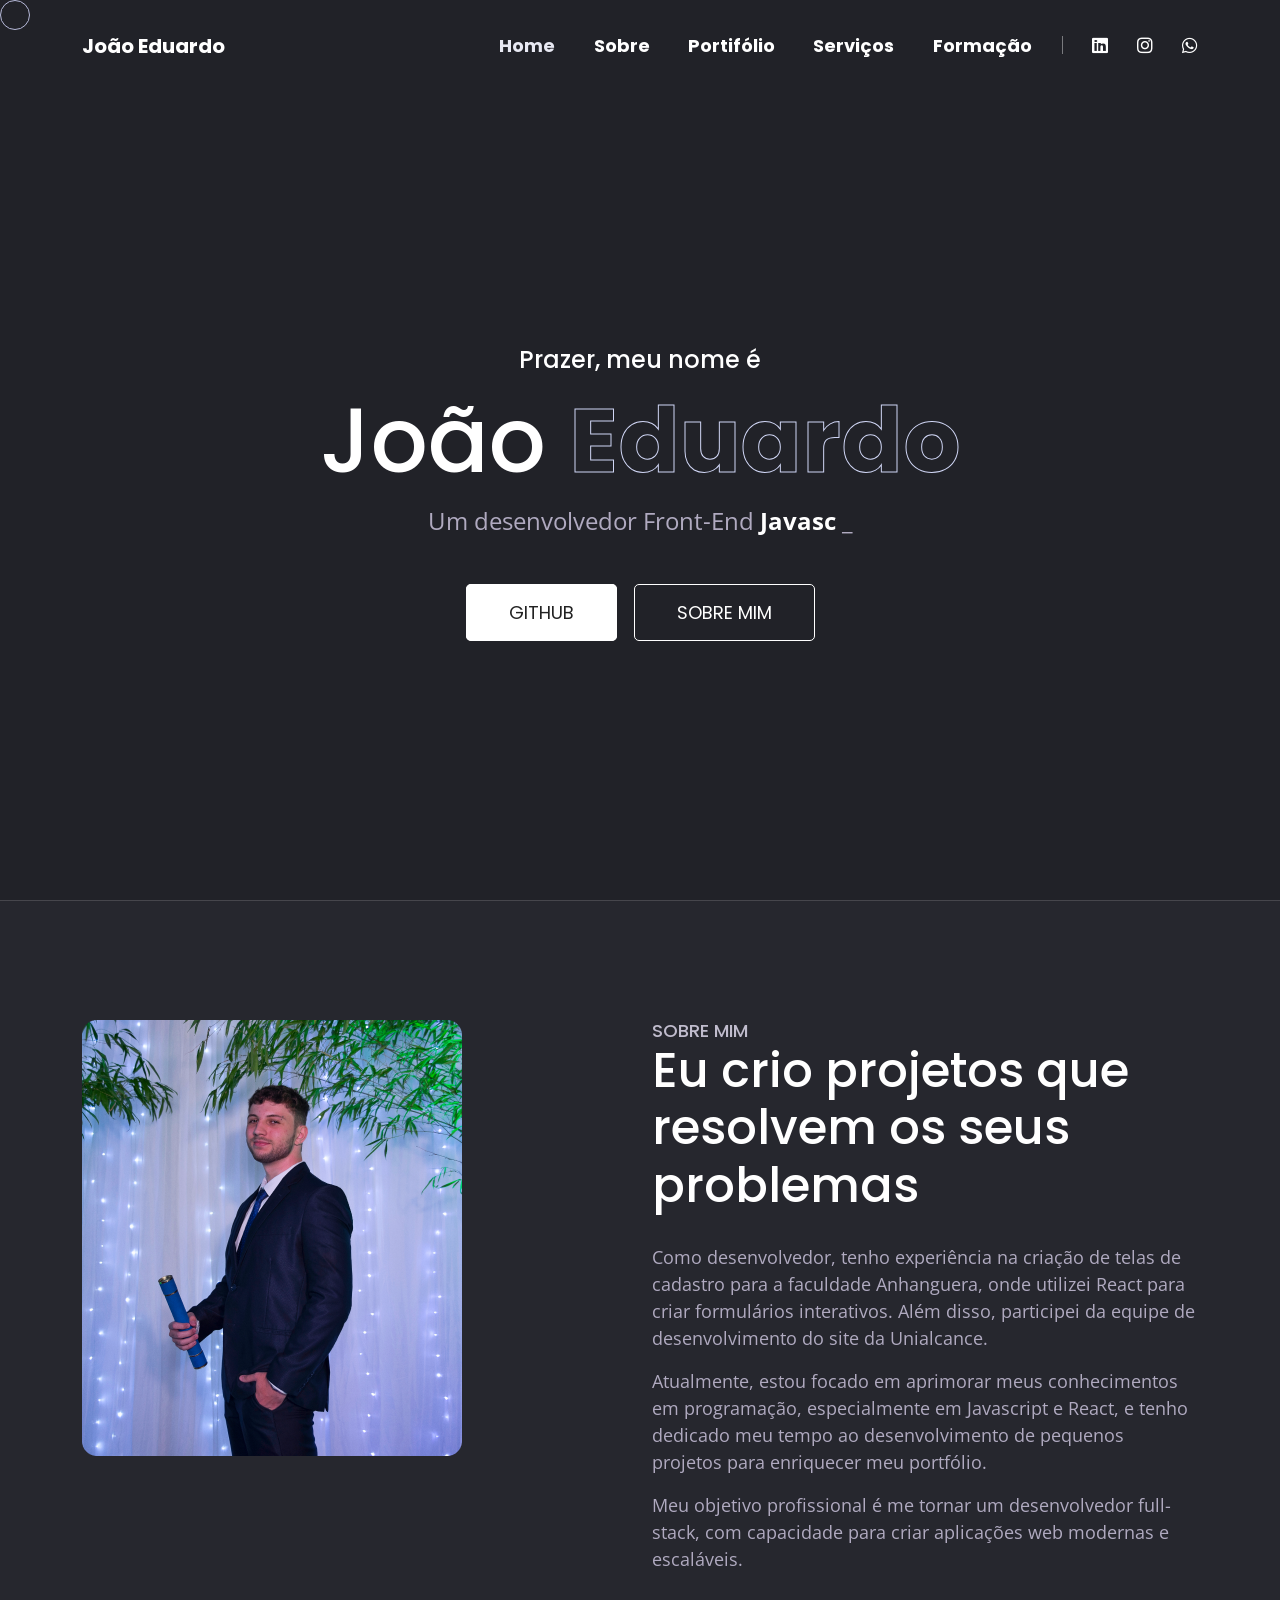
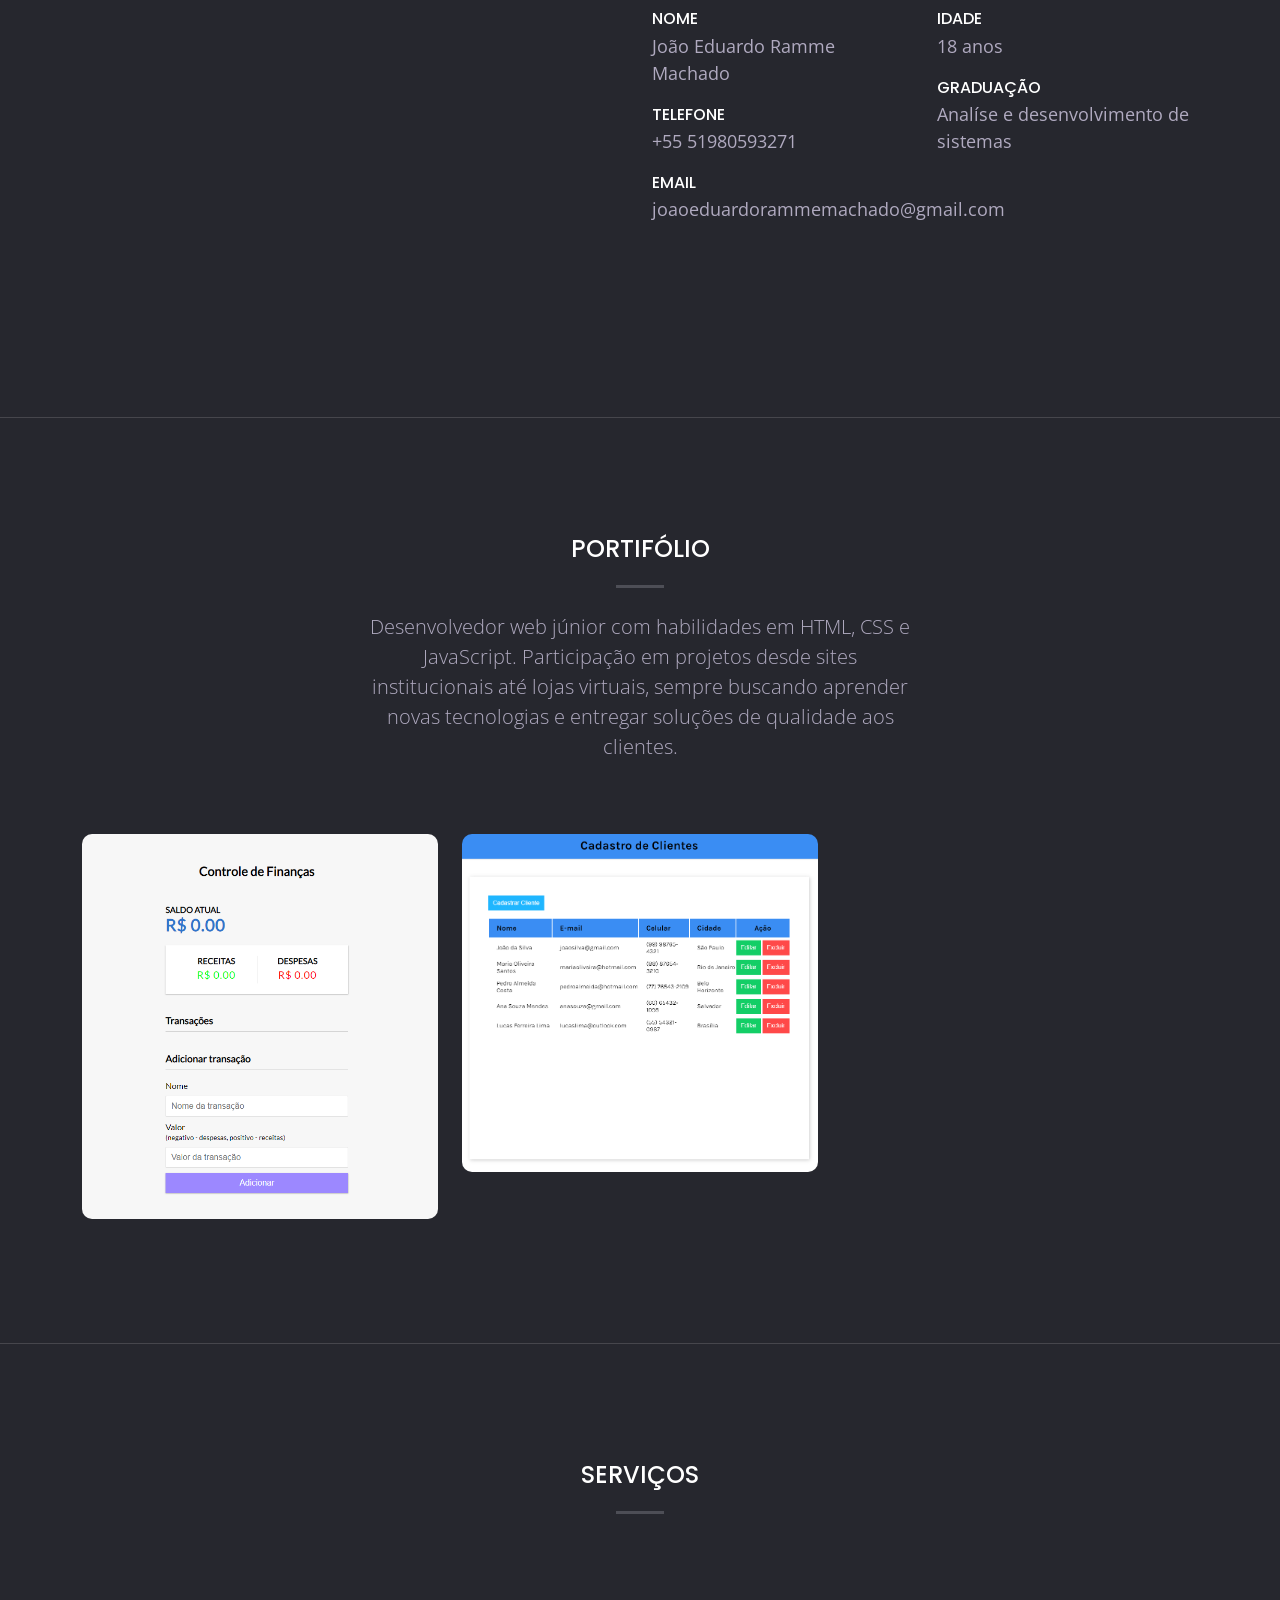
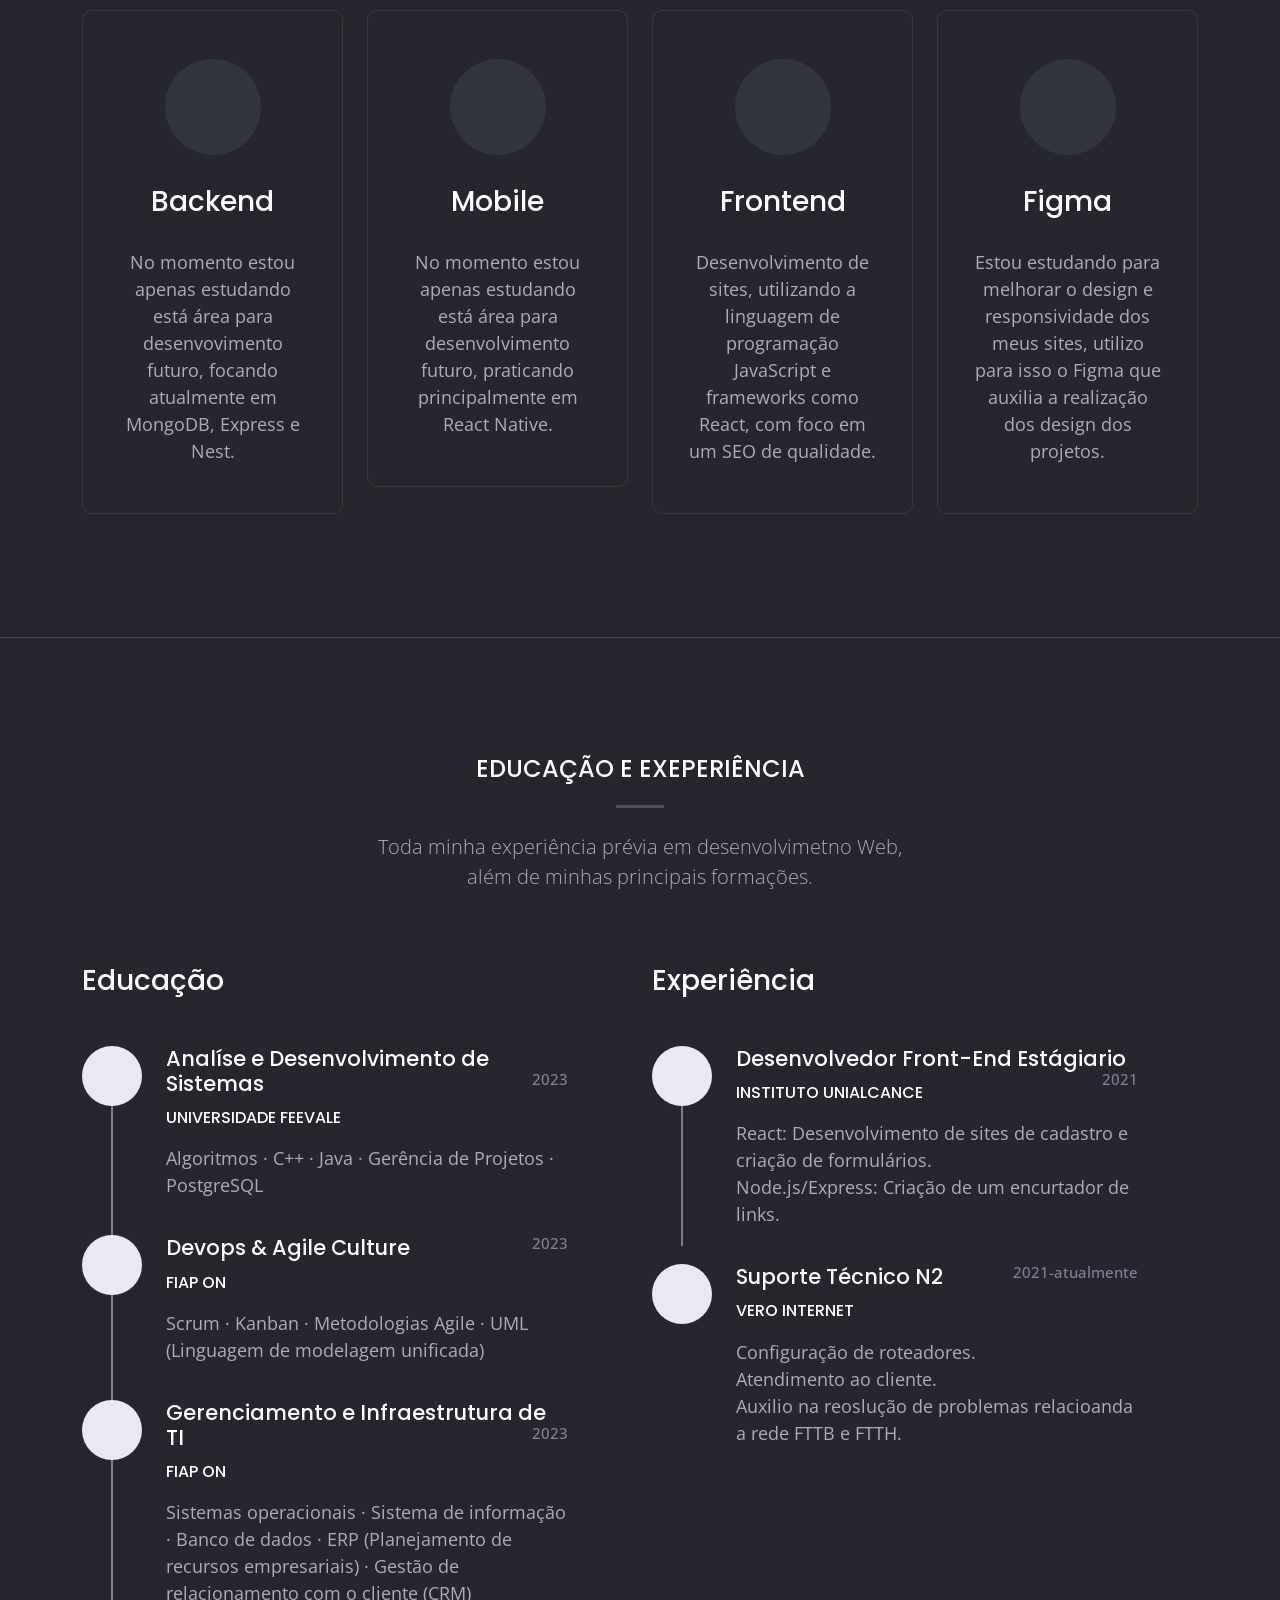
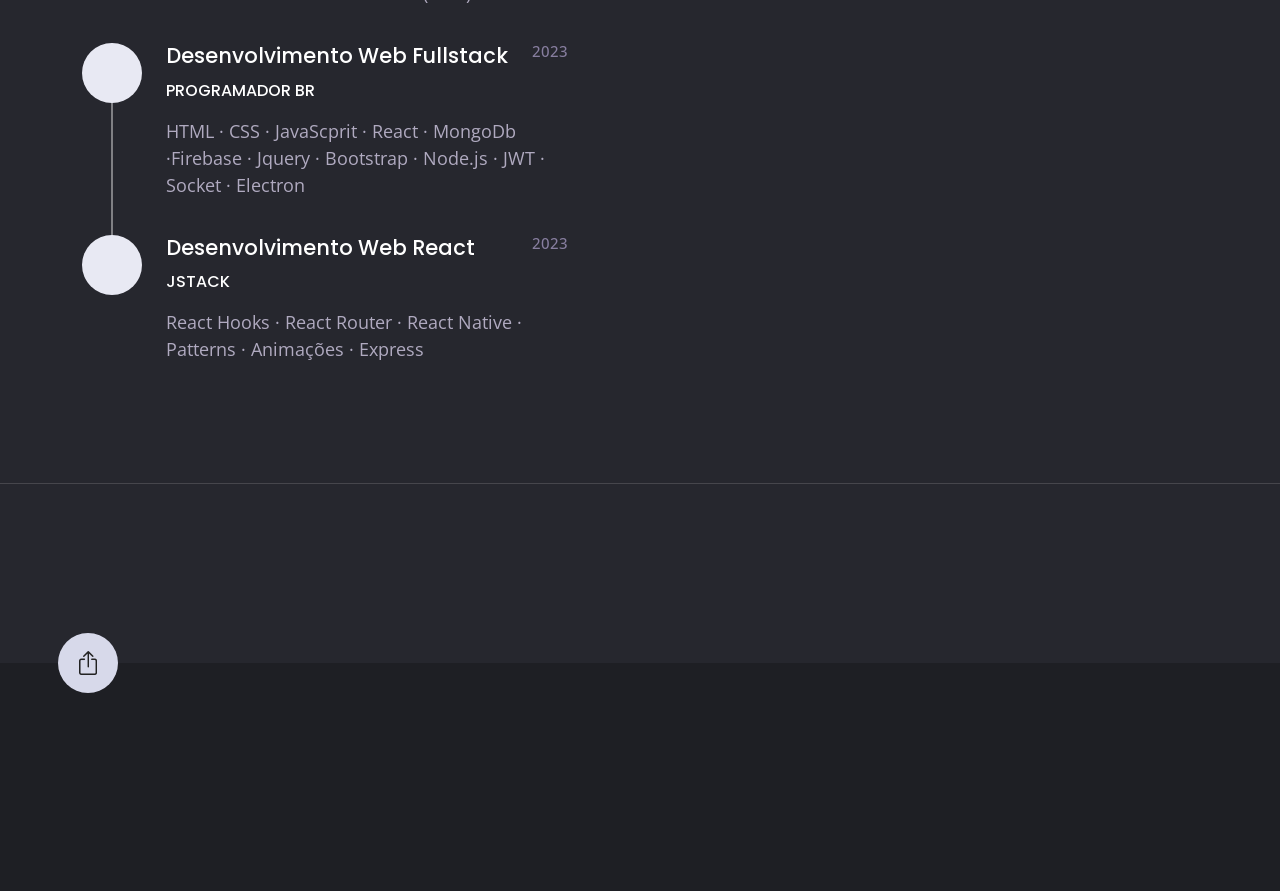
==== commit 1c941334: "Merge branch 'main' of https://github.com/JiangoLibre/Portifolio_joao" ====
--- a/index.html
+++ b/index.html
@@ -1,5 +1,5 @@
 <!DOCTYPE html>
-<html lang="zxx">
+<html lang="pt-br">
 
 <!-- Mirrored from ethemestudio.com/demo/fungi/10_home_minimal/index_dark.html by HTTrack Website Copier/3.x [XR&CO'2014], Fri, 26 May 2023 01:53:17 GMT -->
 <head>
@@ -468,4 +468,4 @@
 </body>
 
 <!-- Mirrored from ethemestudio.com/demo/fungi/10_home_minimal/index_dark.html by HTTrack Website Copier/3.x [XR&CO'2014], Fri, 26 May 2023 01:53:32 GMT -->
-</html>+</html>
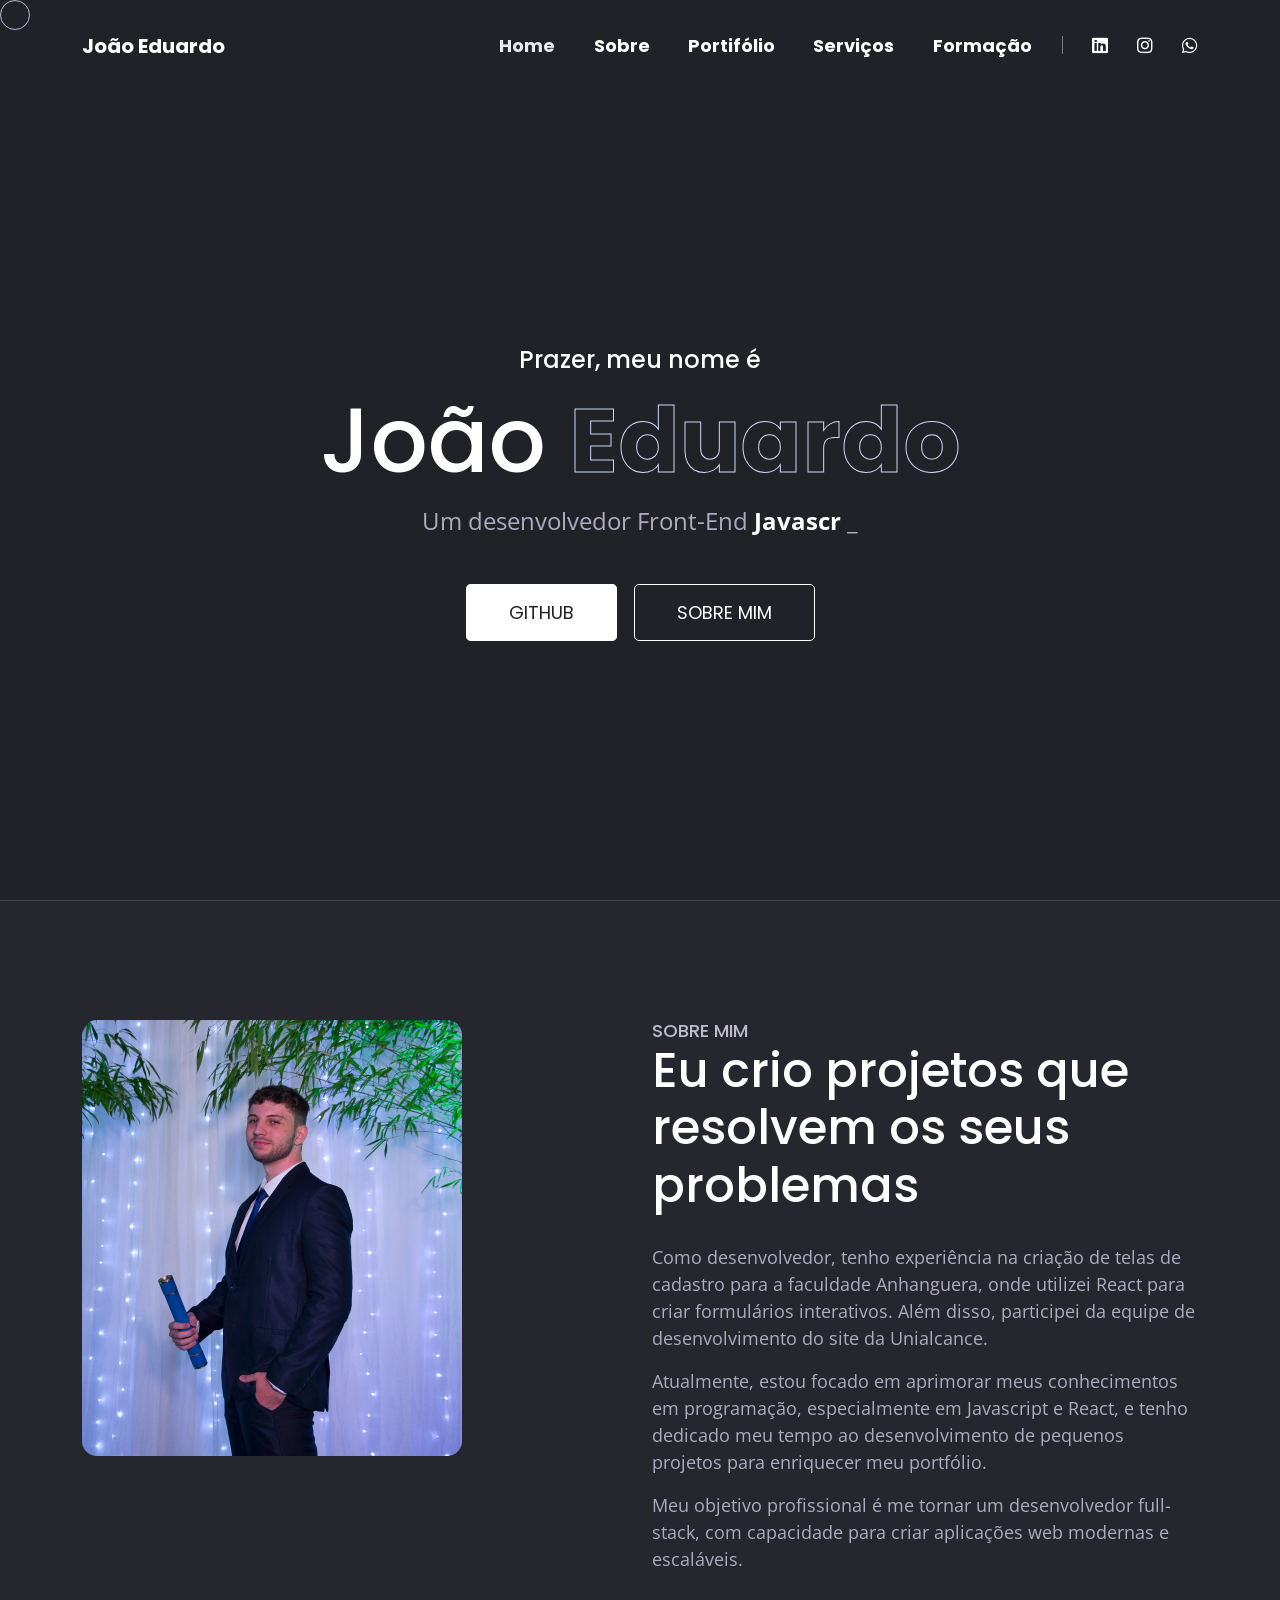
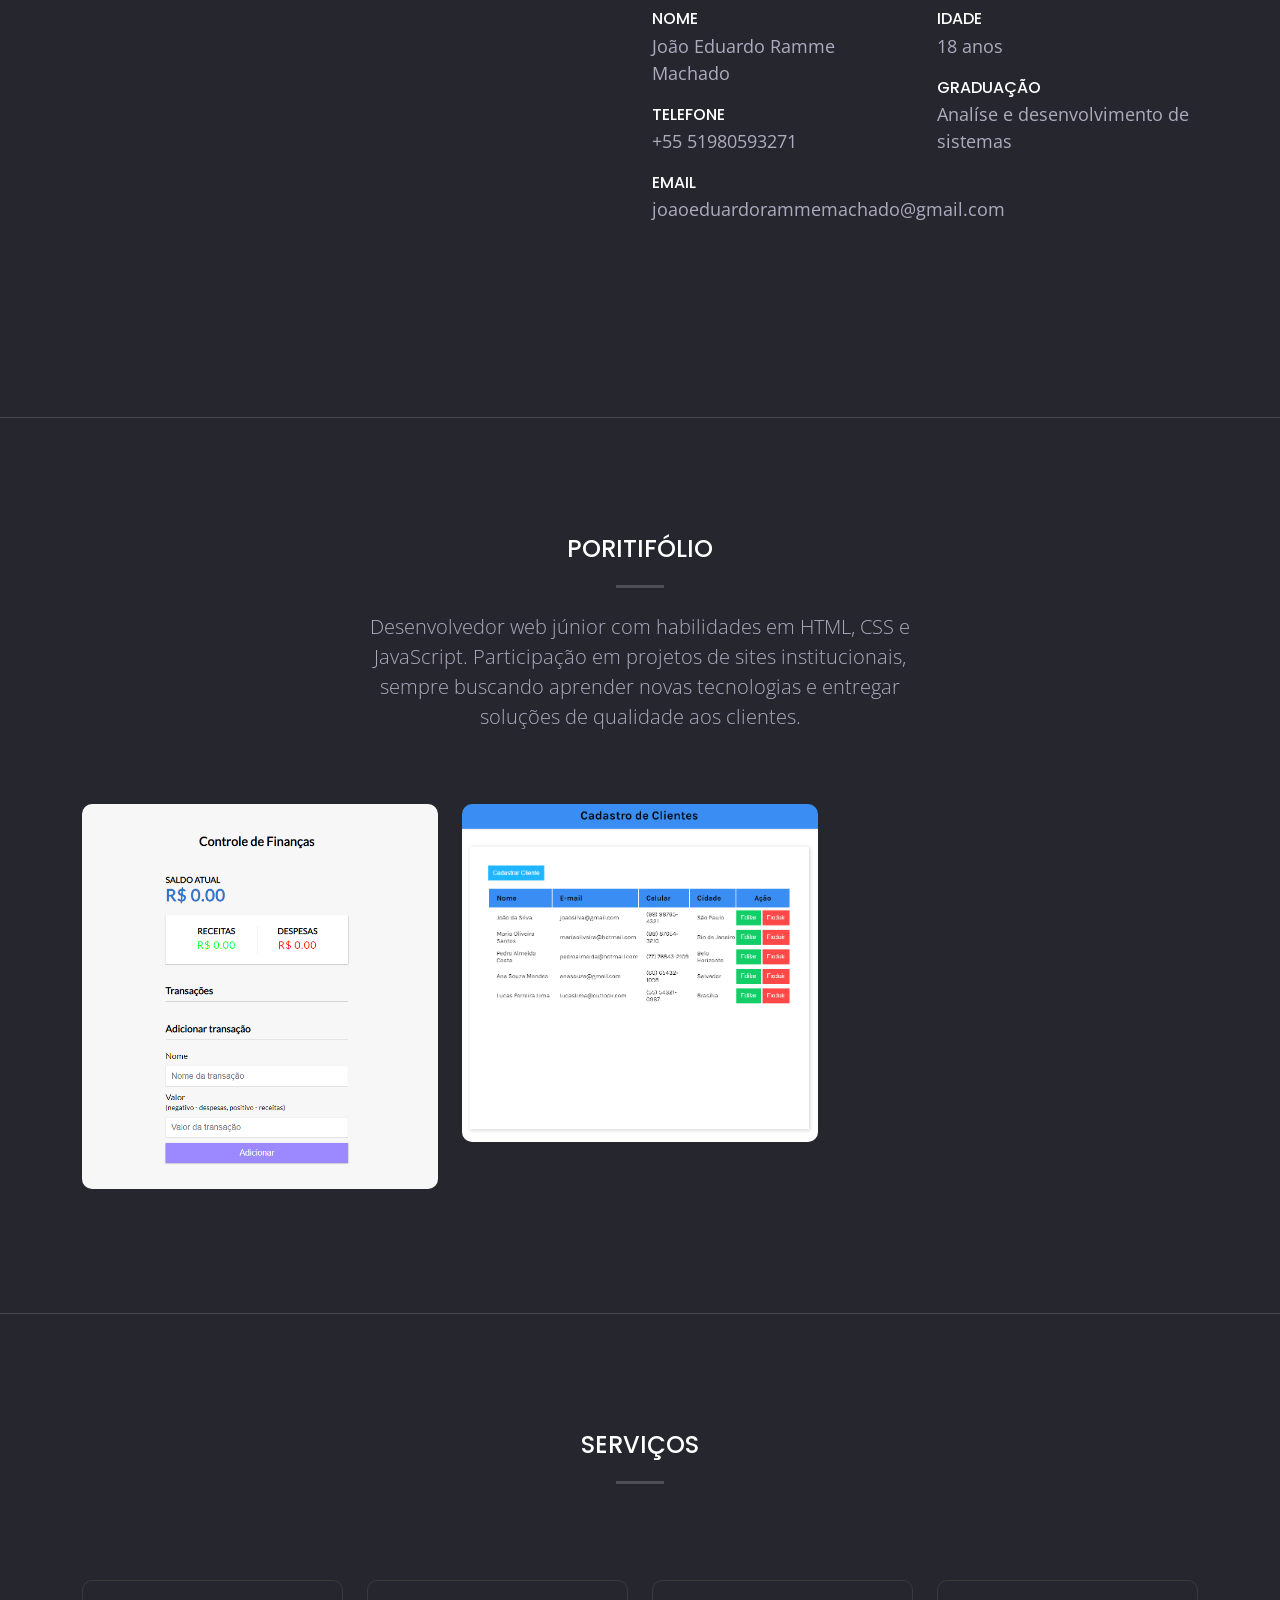
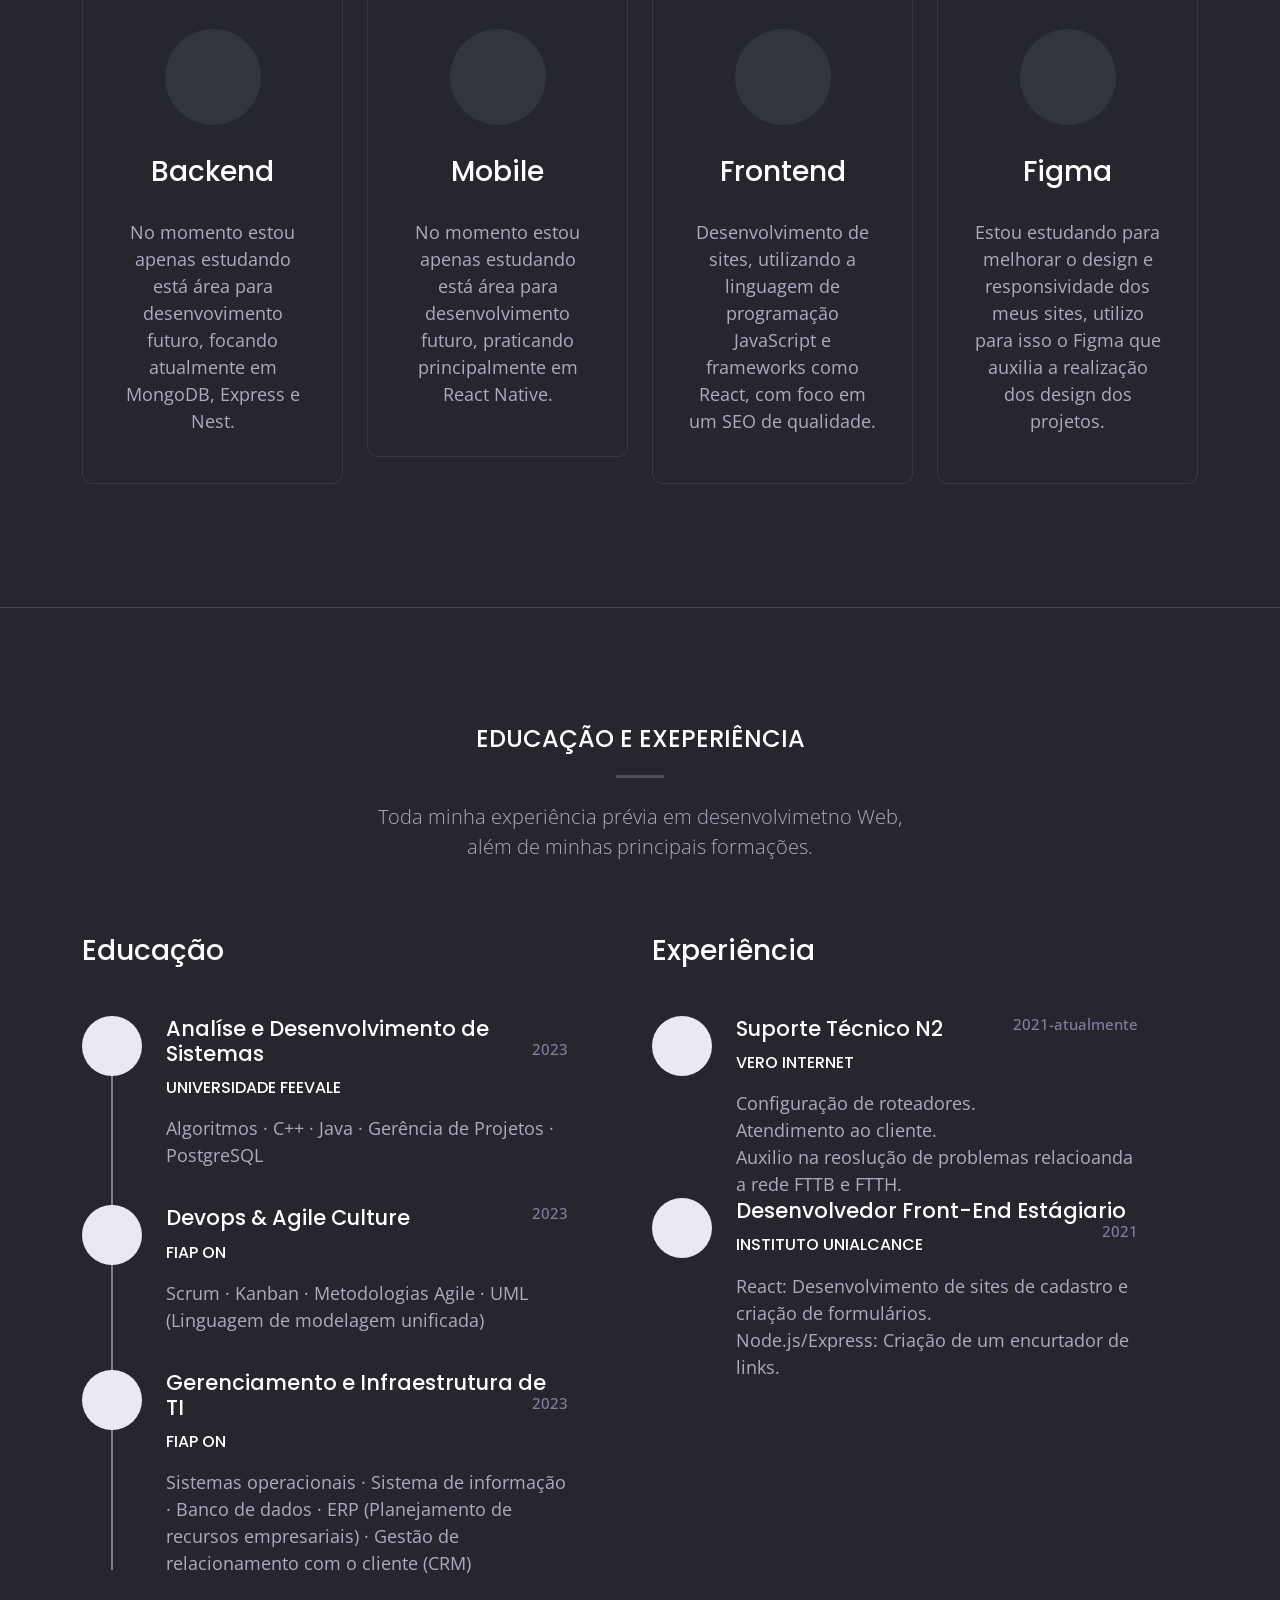
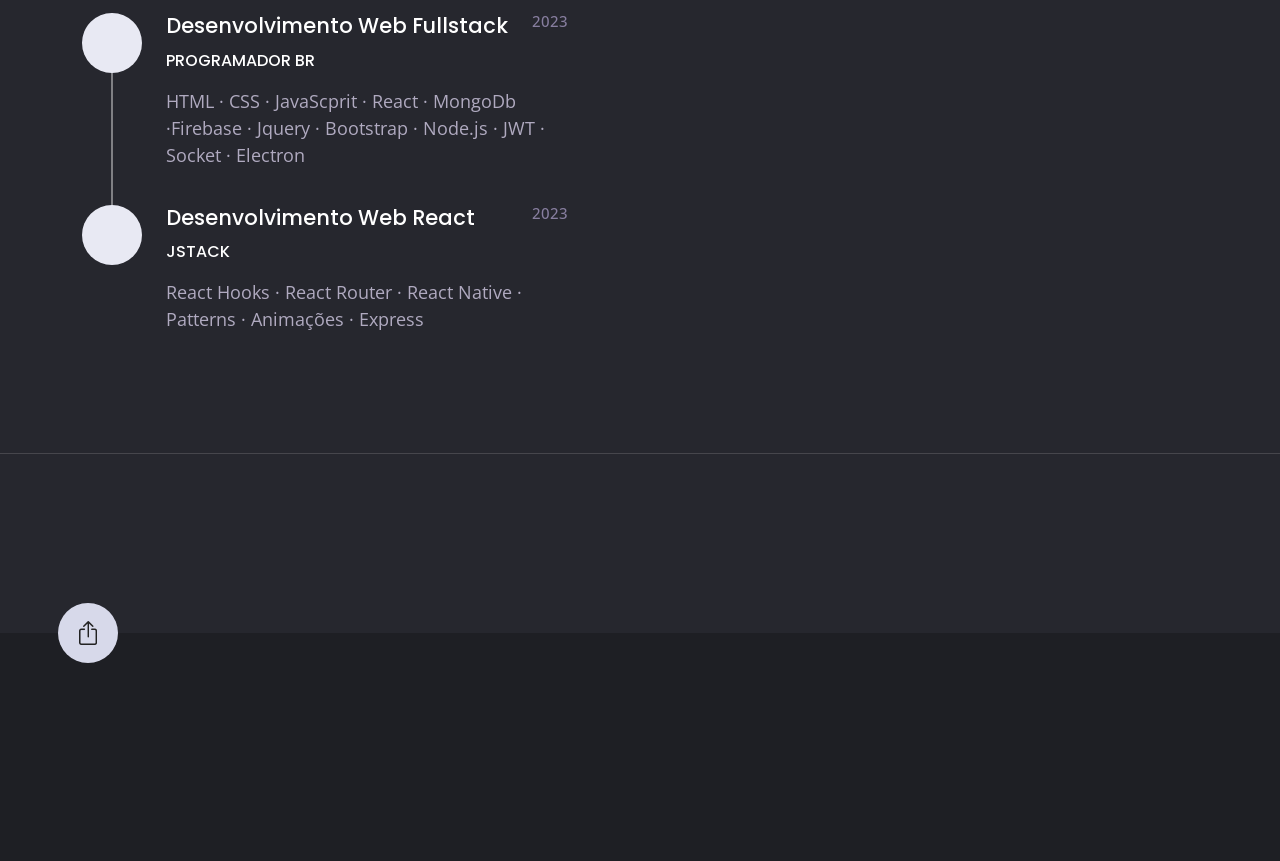
==== commit 0b8549a4: "Update index.html" ====
--- a/index.html
+++ b/index.html
@@ -160,9 +160,9 @@
 	<section class="portfolio-section section-block section-sep" id="portfolio-section">
 		<div class="container">
 			<div class="section-title">
-				<h2>Portifólio</h2>
+				<h2>Poritifólio</h2>
 				<p class="lead">
-					Desenvolvedor web júnior com habilidades em HTML, CSS e JavaScript. Participação em projetos desde sites institucionais até lojas virtuais, sempre buscando aprender novas tecnologias e entregar soluções de qualidade aos clientes.
+					Desenvolvedor web júnior com habilidades em HTML, CSS e JavaScript. Participação em projetos de sites institucionais, sempre buscando aprender novas tecnologias e entregar soluções de qualidade aos clientes.
 				</p>
 			</div><!-- .section-title -->
 			<div class="button-group filter-button-group">
@@ -394,20 +394,6 @@
 								<div class="icon-box"><i class="pe-7s-portfolio"></i></div>
 							</div>
 							<div class="content-wrapper">
-								<h4>Desenvolvedor Front-End Estágiario <span>2021</span></h4>
-								<h5>Instituto Unialcance</h5>
-								<p>
-									React: Desenvolvimento de sites de cadastro e criação de formulários.<br/>
-									Node.js/Express: Criação de um encurtador de links.<br/>
-								</p>
-							</div>
-							
-						</li>
-						<li class="d-flex align-items-start">
-							<div class="icon-block">
-								<div class="icon-box"><i class="pe-7s-portfolio"></i></div>
-							</div>
-							<div class="content-wrapper">
 								<h4>Suporte Técnico N2 <span>2021-atualmente</span></h4>
 								<h5>Vero Internet</h5>
 								<p>
@@ -417,12 +403,25 @@
 								</p>
 							</div>
 					</ul>
-				</div>
-			</div> <!-- .row -->
-		</div> <!-- .container -->
-	</section> <!-- .resume-section -->
-
-	</section> <!-- .partner section -->
+						<li class="d-flex align-items-start">
+							<div class="icon-block">
+								<div class="icon-box"><i class="pe-7s-portfolio"></i></div>
+							</div>
+							<div class="content-wrapper">
+								<h4>Desenvolvedor Front-End Estágiario <span>2021</span></h4>
+								<h5>Instituto Unialcance</h5>
+								<p>
+									React: Desenvolvimento de sites de cadastro e criação de formulários.<br/>
+									Node.js/Express: Criação de um encurtador de links.<br/>
+								</p>
+							</div>
+						</li>
+				</div>
+			</div> 
+		</div> 
+	</section> 
+
+	</section> 
 	<!-- CONTACT SECTION -->
 	<section class="contact-section section-block section-sep" id="contact-section">
 		<div class="container">
@@ -436,7 +435,7 @@
 			<div class="row align-items-center justify-content-center">
 				<div class="col-lg-6 text-center branding-block">
 
-			</div> <!-- .row -->
+			</div> 
 			<div class="back-to-top"><a href="#site-header"><i class="bi bi-box-arrow-up"></i></a></div>
 			<div class="row footer-bottom">
 				<div class="col-md-6">
@@ -446,9 +445,9 @@
 		
 					</ul>
 				</div>
-			</div> <!-- .footer-bottom -->
-		</div> <!-- .container -->
-	</footer> <!-- .site-footer -->
+			</div> 
+		</div> 
+	</footer> 
 
 <script src="js/jquery.js"></script>
 <script src="js/popper.min.js"></script>
@@ -467,5 +466,5 @@
 <script src="js/script.js"></script>
 </body>
 
-<!-- Mirrored from ethemestudio.com/demo/fungi/10_home_minimal/index_dark.html by HTTrack Website Copier/3.x [XR&CO'2014], Fri, 26 May 2023 01:53:32 GMT -->
+
 </html>
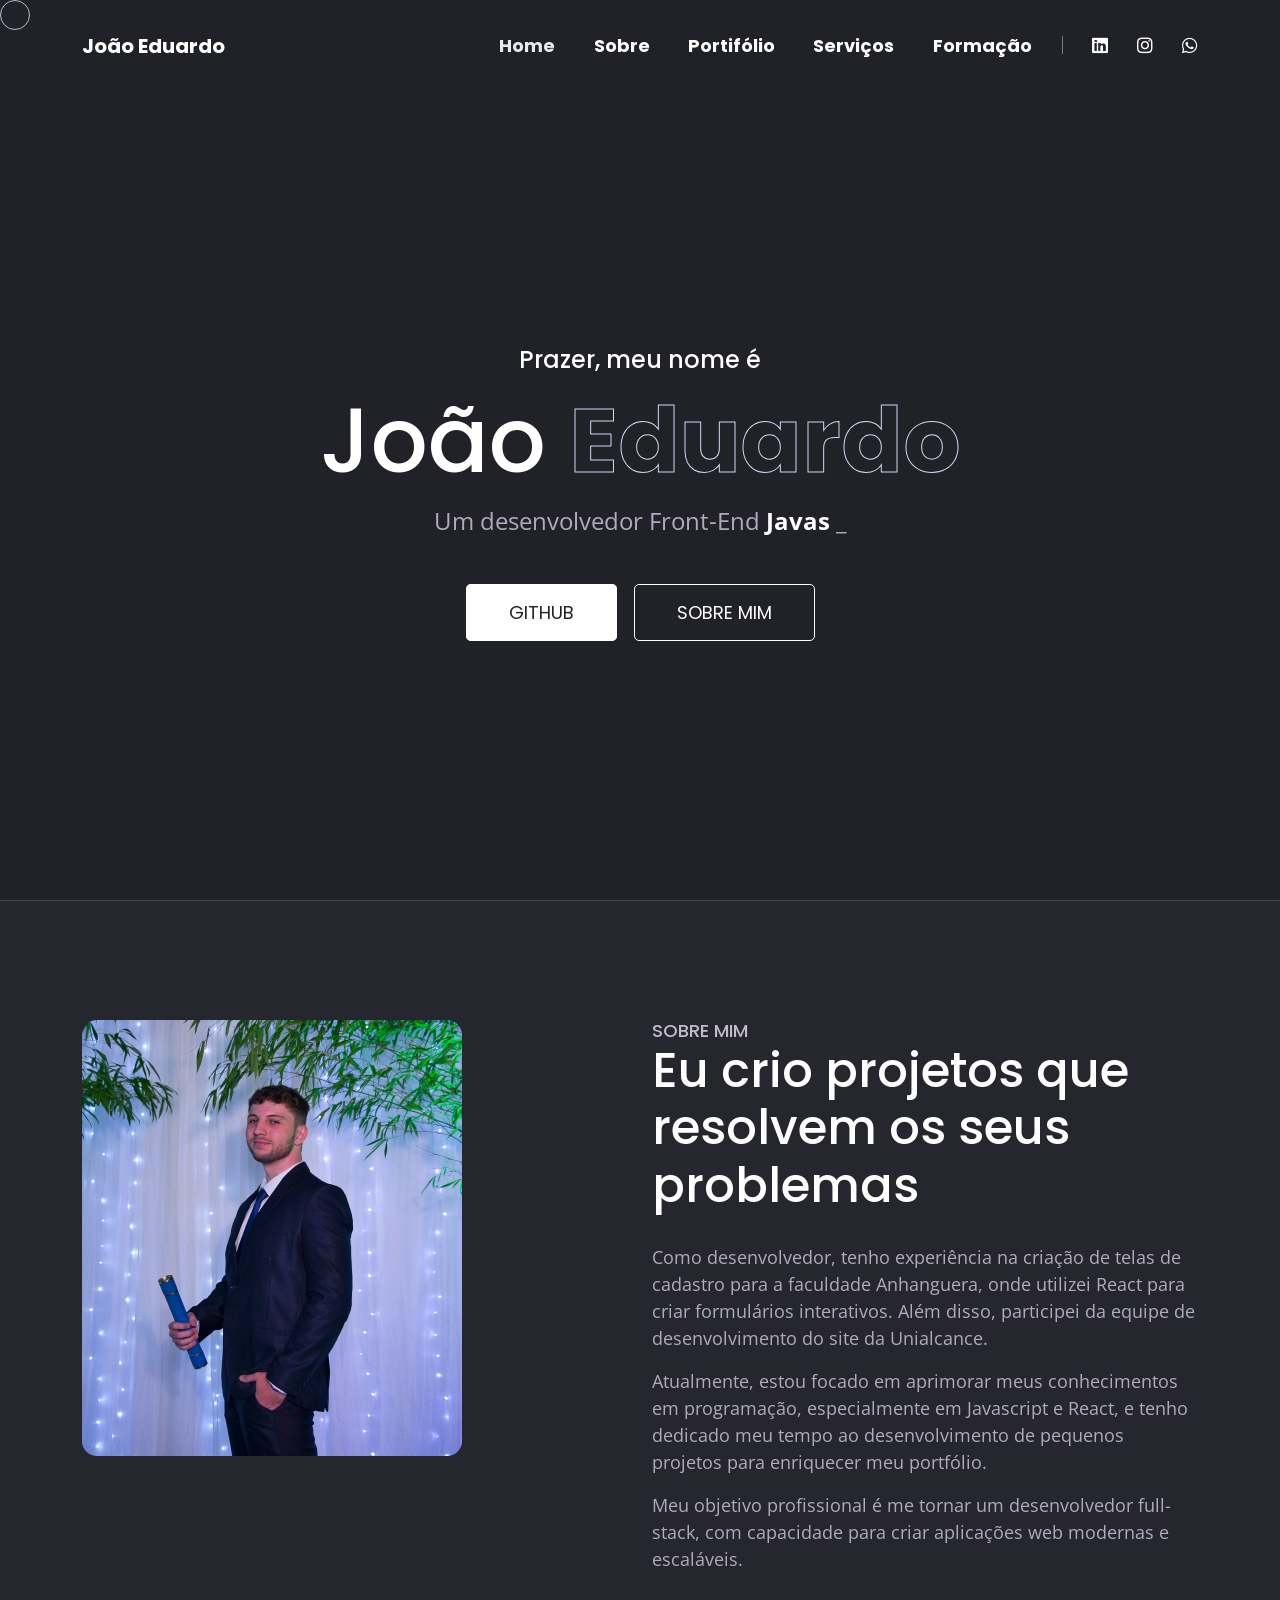
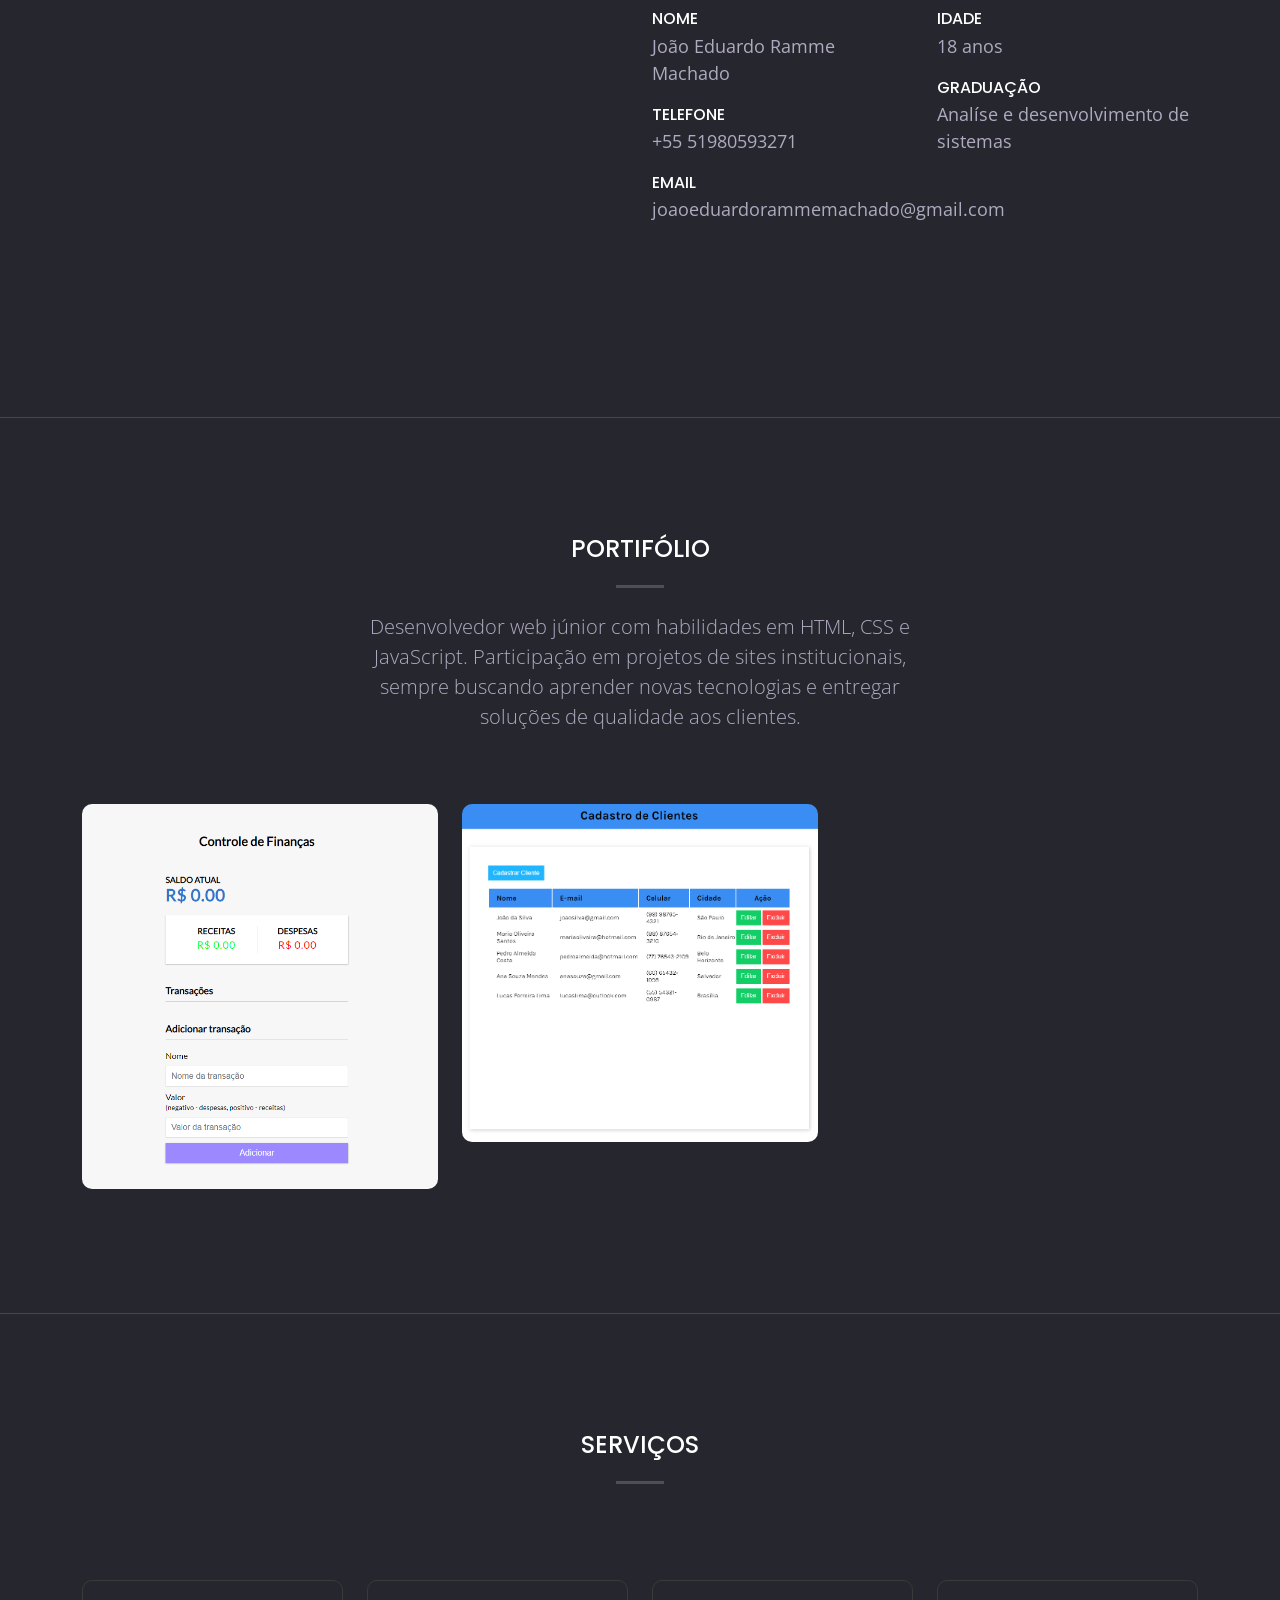
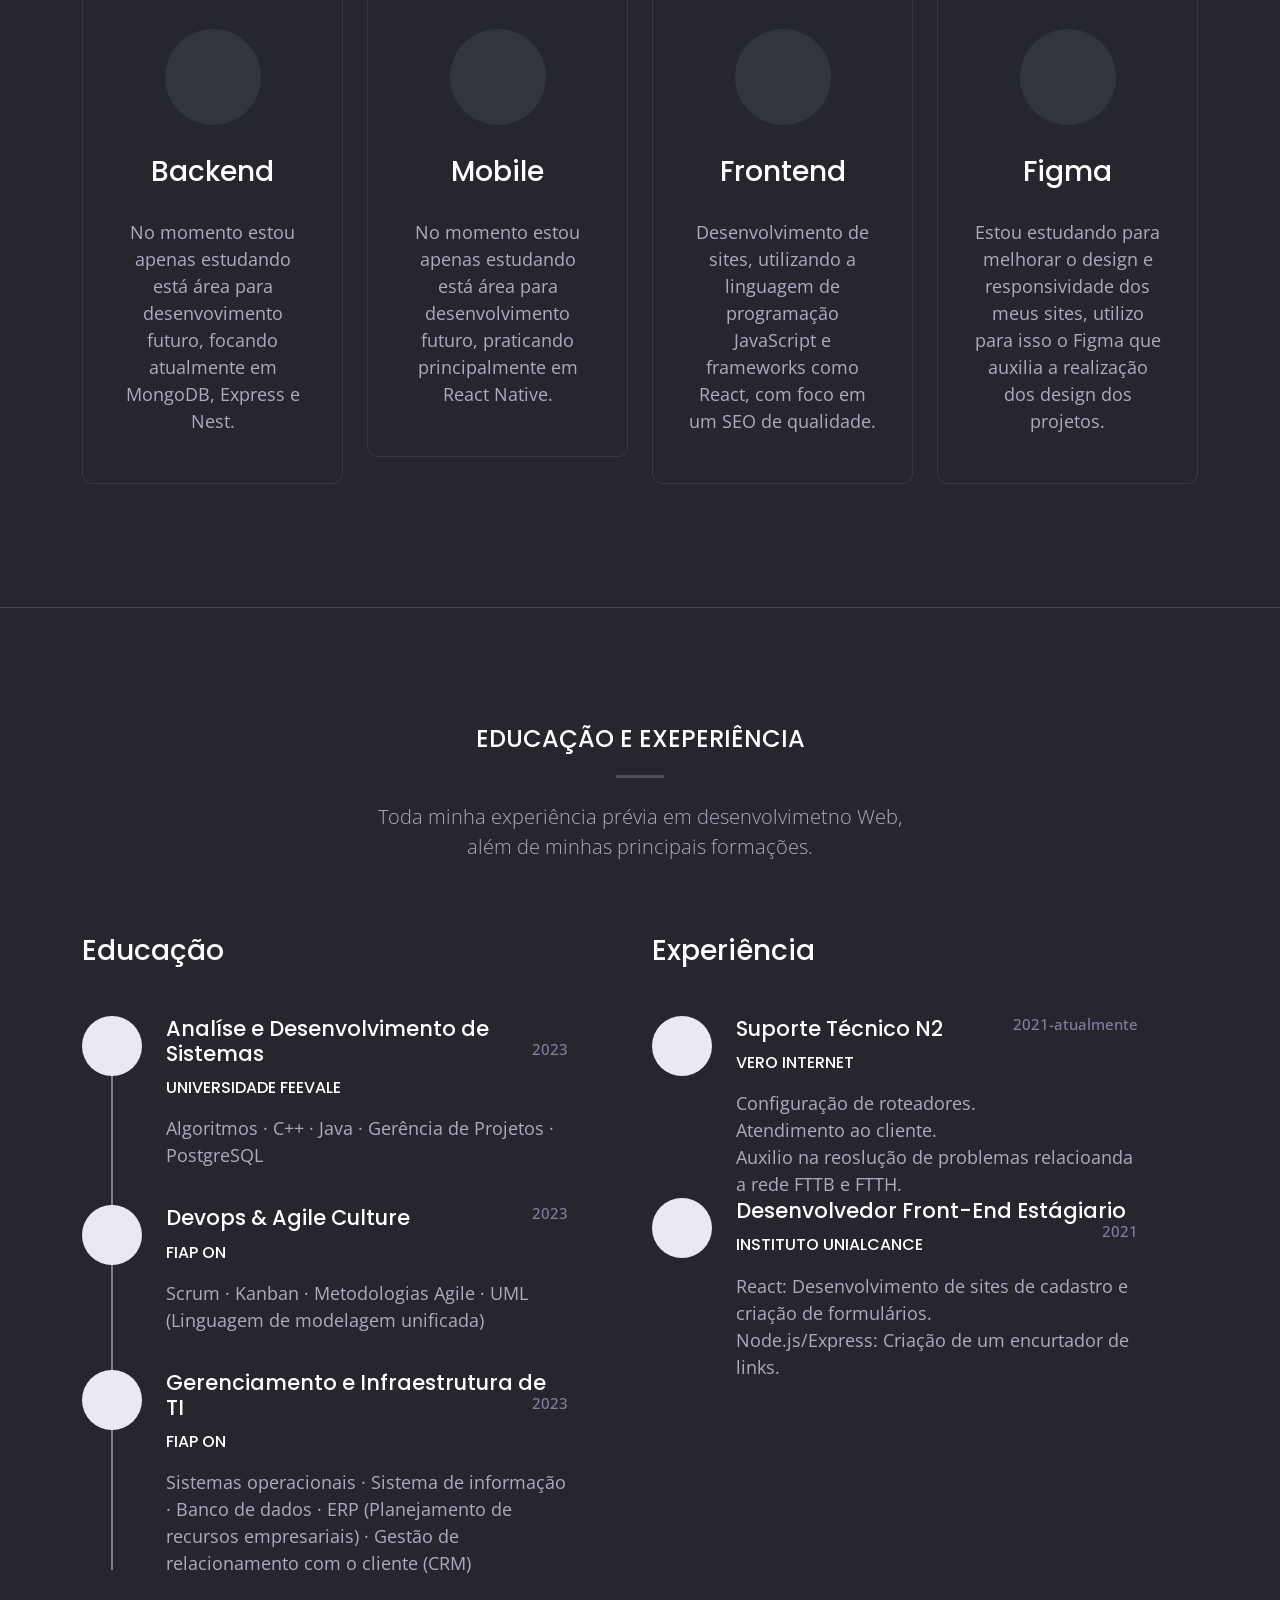
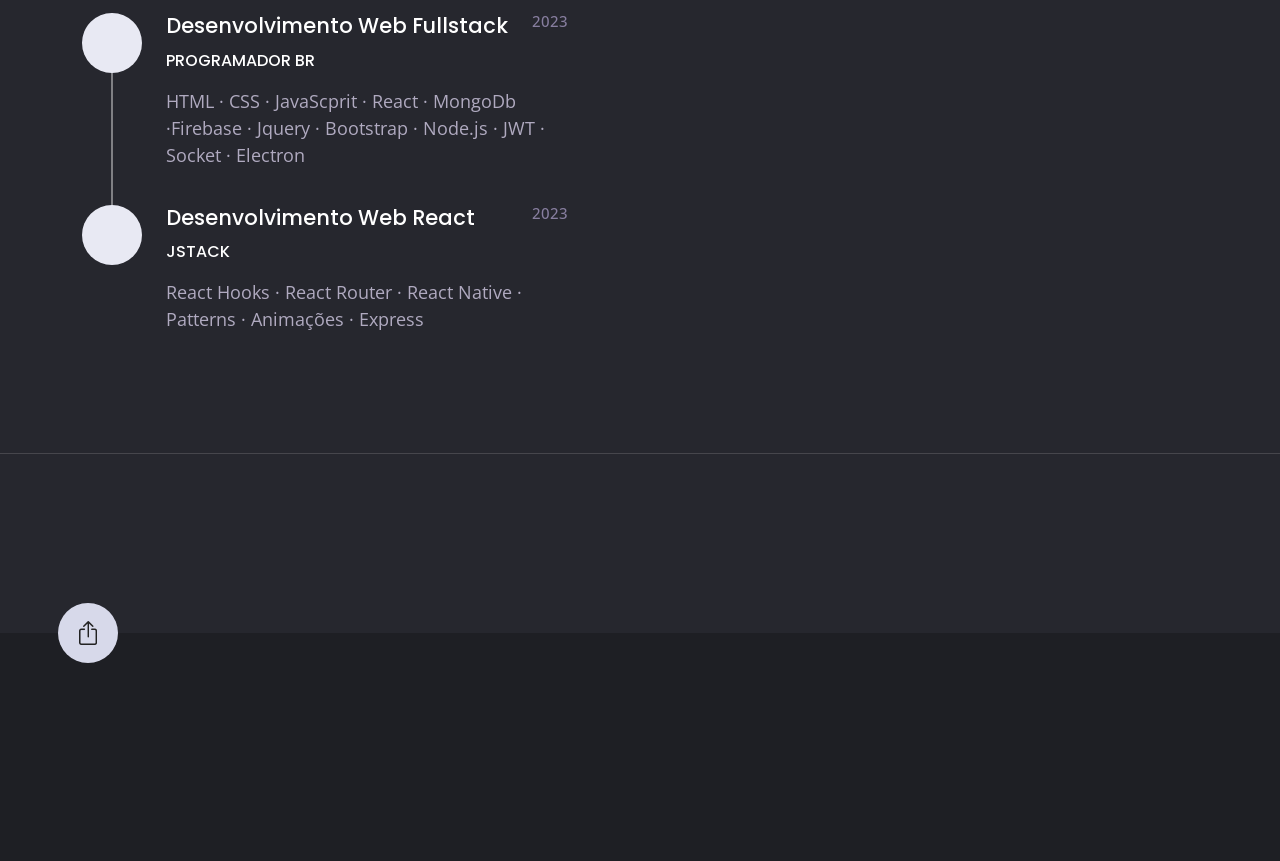
==== commit ea844db0: "Update index.html" ====
--- a/index.html
+++ b/index.html
@@ -160,7 +160,7 @@
 	<section class="portfolio-section section-block section-sep" id="portfolio-section">
 		<div class="container">
 			<div class="section-title">
-				<h2>Poritifólio</h2>
+				<h2>Portifólio</h2>
 				<p class="lead">
 					Desenvolvedor web júnior com habilidades em HTML, CSS e JavaScript. Participação em projetos de sites institucionais, sempre buscando aprender novas tecnologias e entregar soluções de qualidade aos clientes.
 				</p>
@@ -402,6 +402,7 @@
 									Auxilio na reoslução de problemas relacioanda a rede FTTB e FTTH.
 								</p>
 							</div>
+							
 					</ul>
 						<li class="d-flex align-items-start">
 							<div class="icon-block">
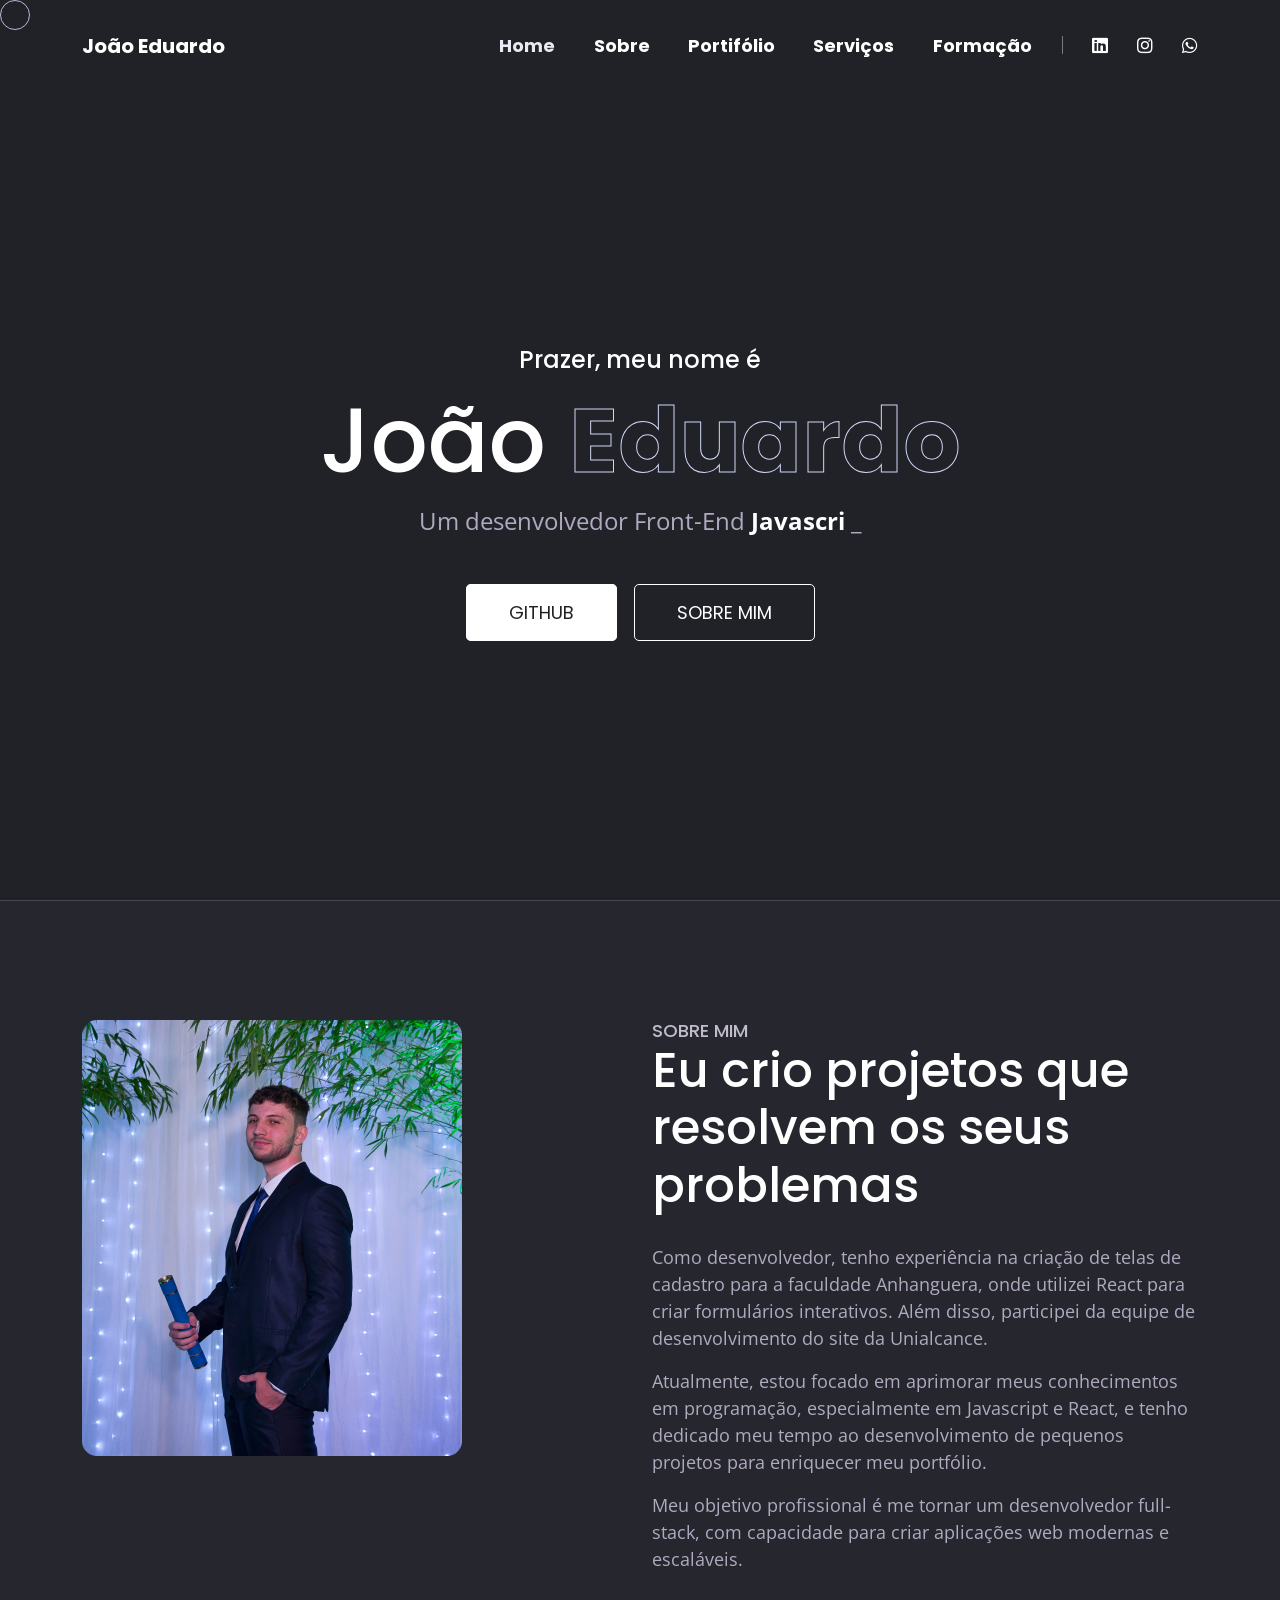
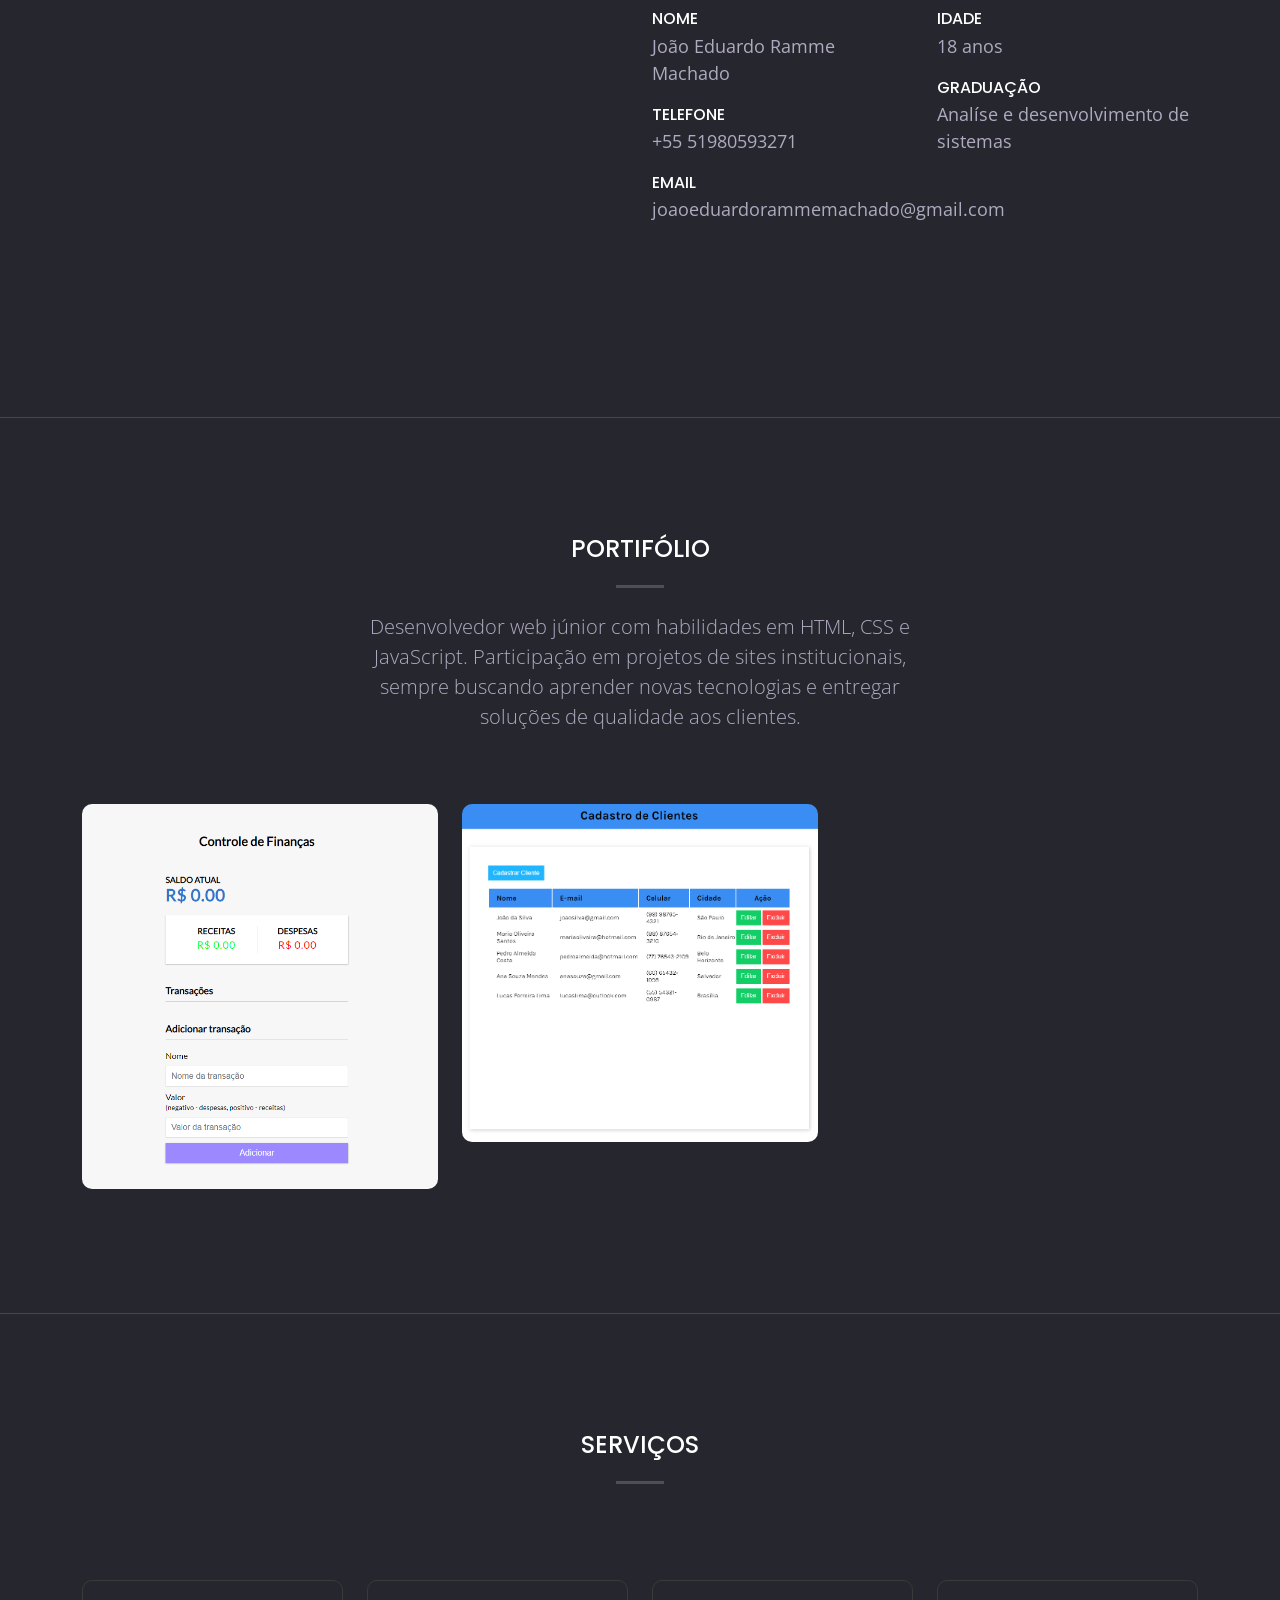
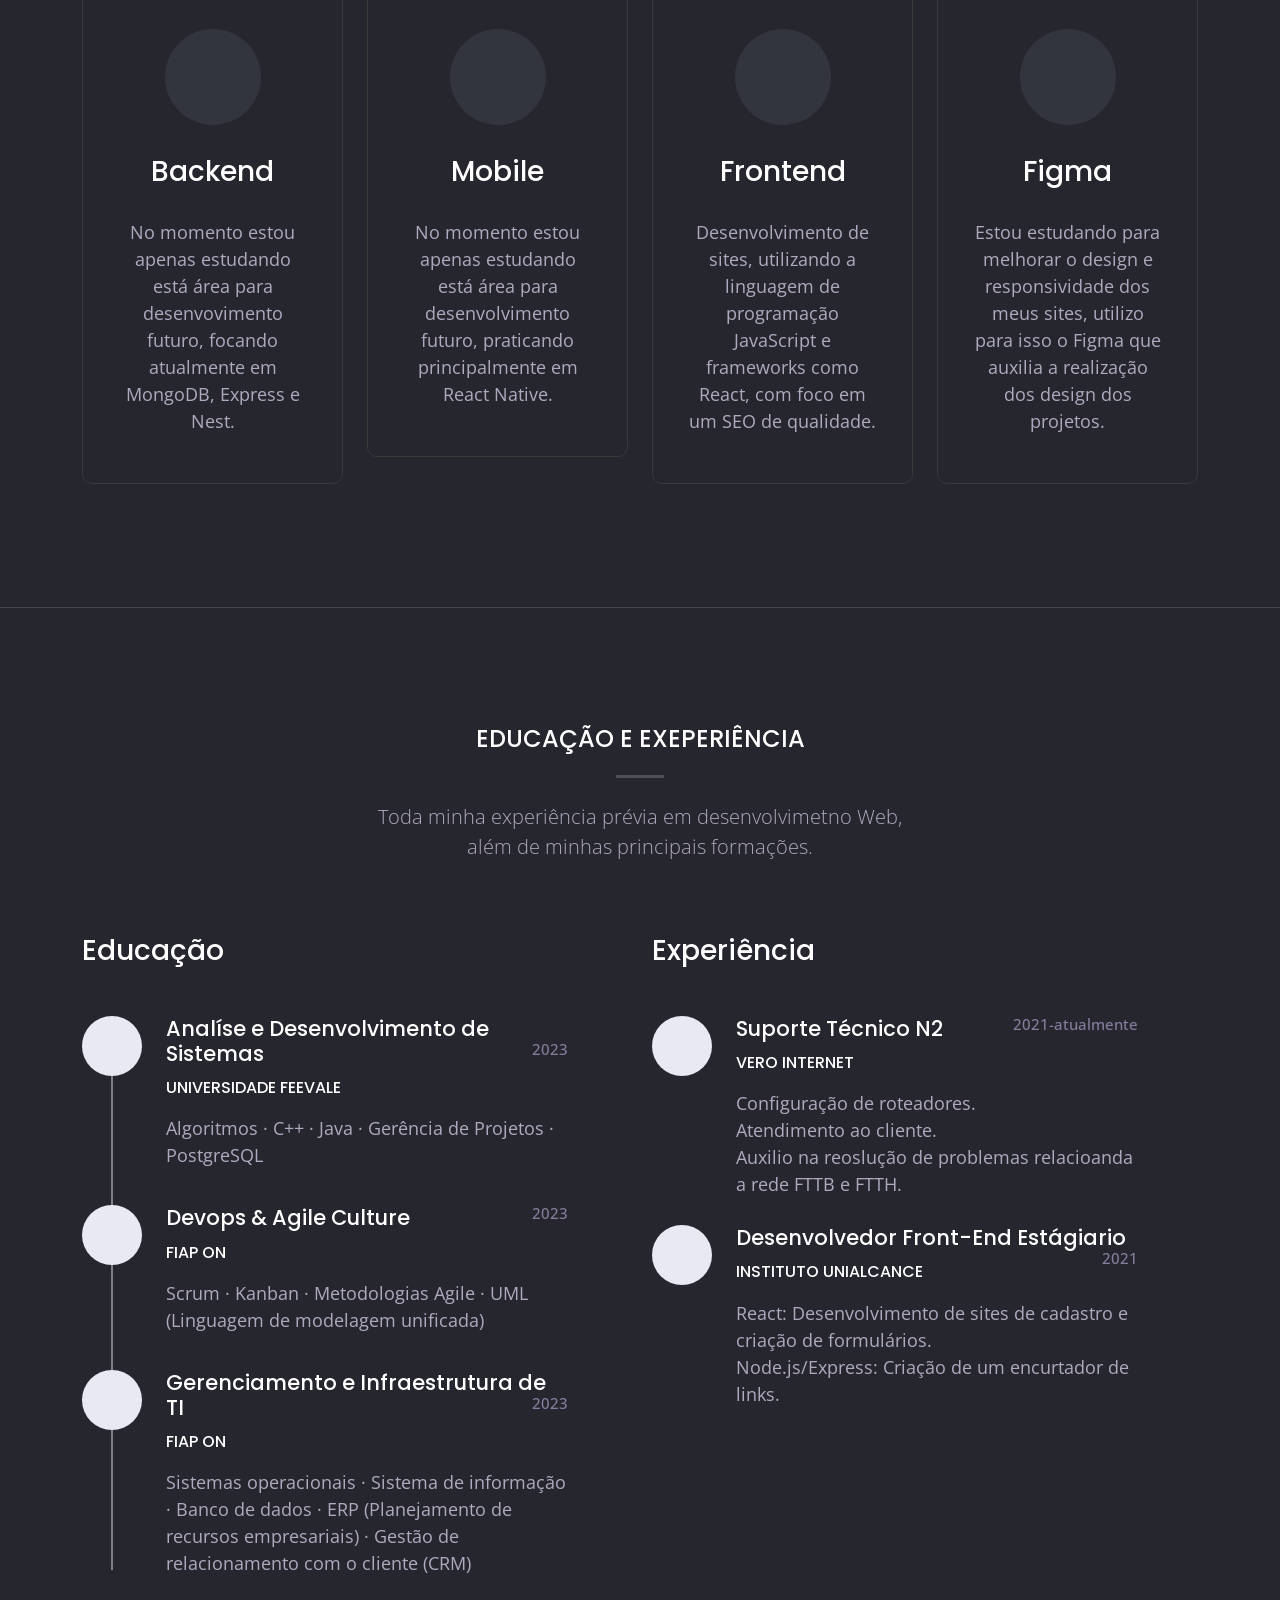
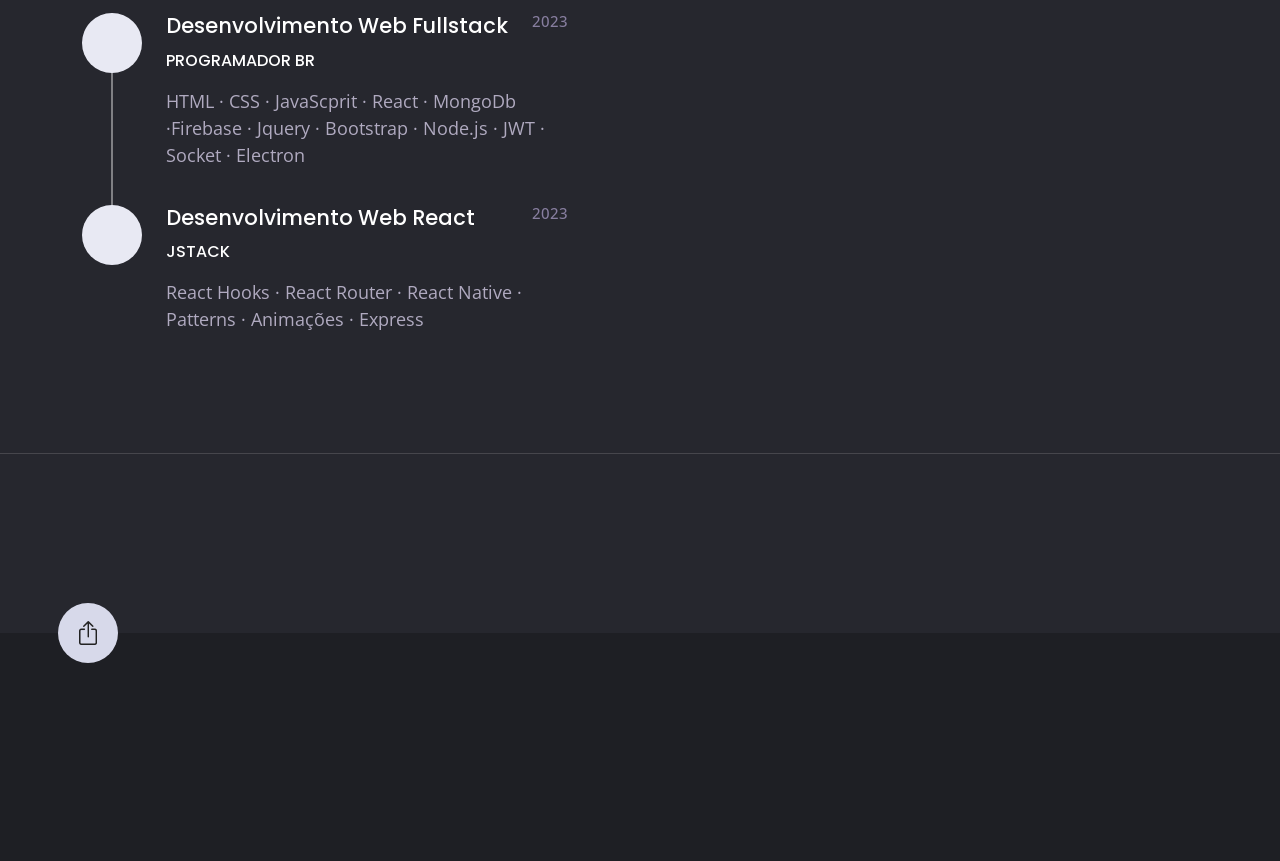
==== commit f5fe8961: "Update index.html" ====
--- a/index.html
+++ b/index.html
@@ -403,7 +403,7 @@
 								</p>
 							</div>
 							
-					</ul>
+					</ul> </br>
 						<li class="d-flex align-items-start">
 							<div class="icon-block">
 								<div class="icon-box"><i class="pe-7s-portfolio"></i></div>
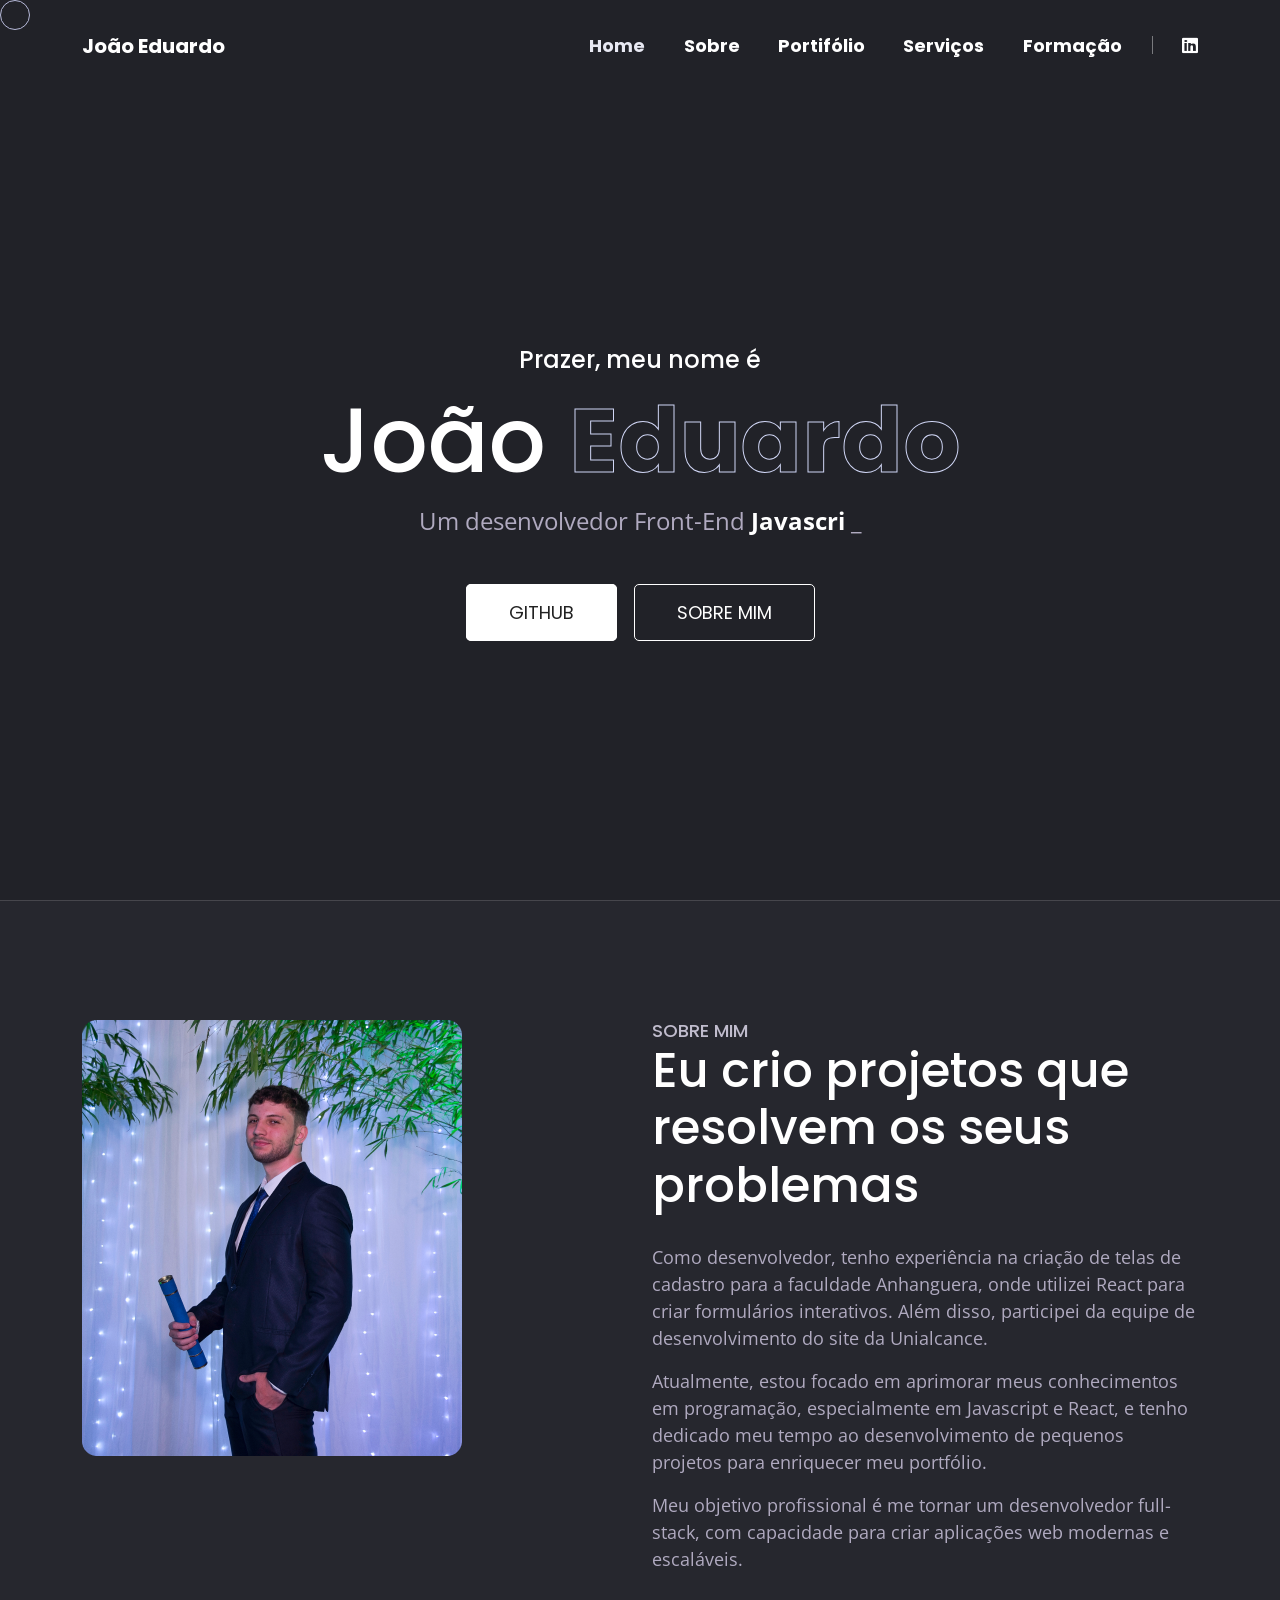
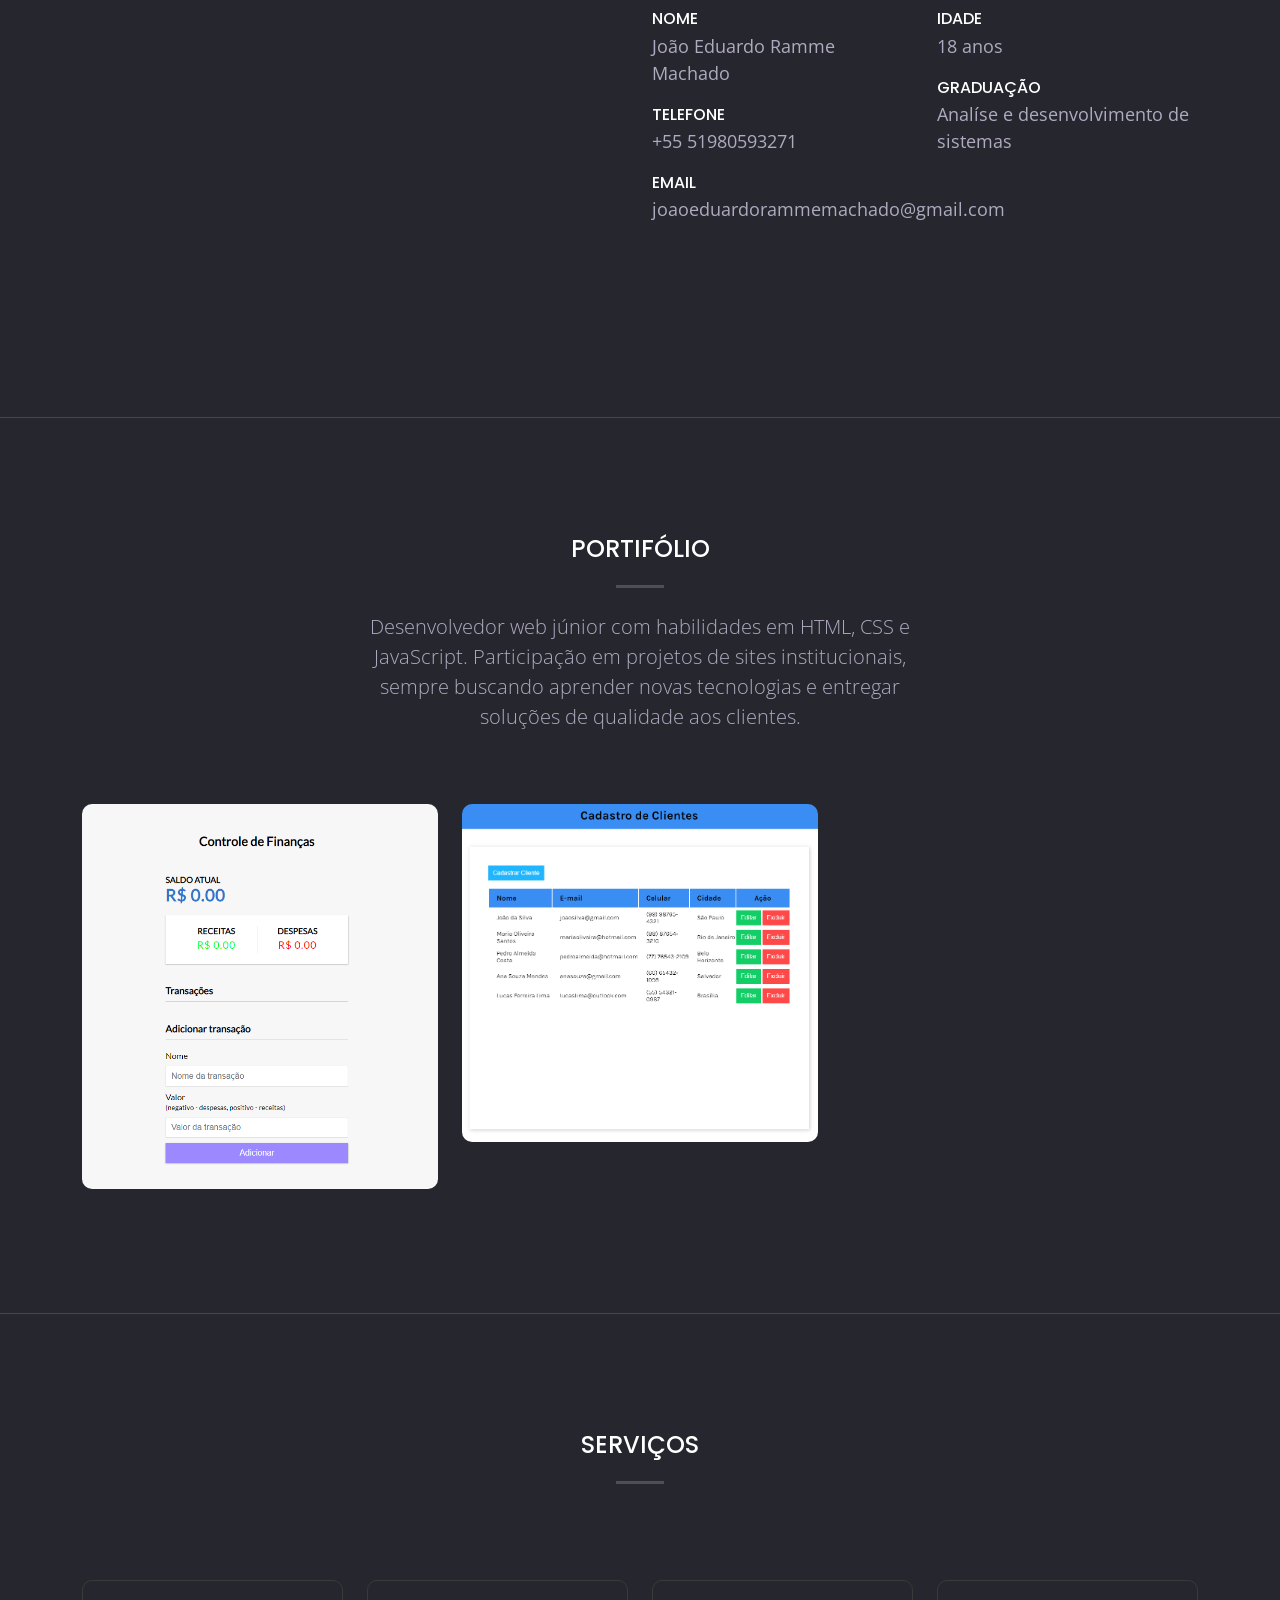
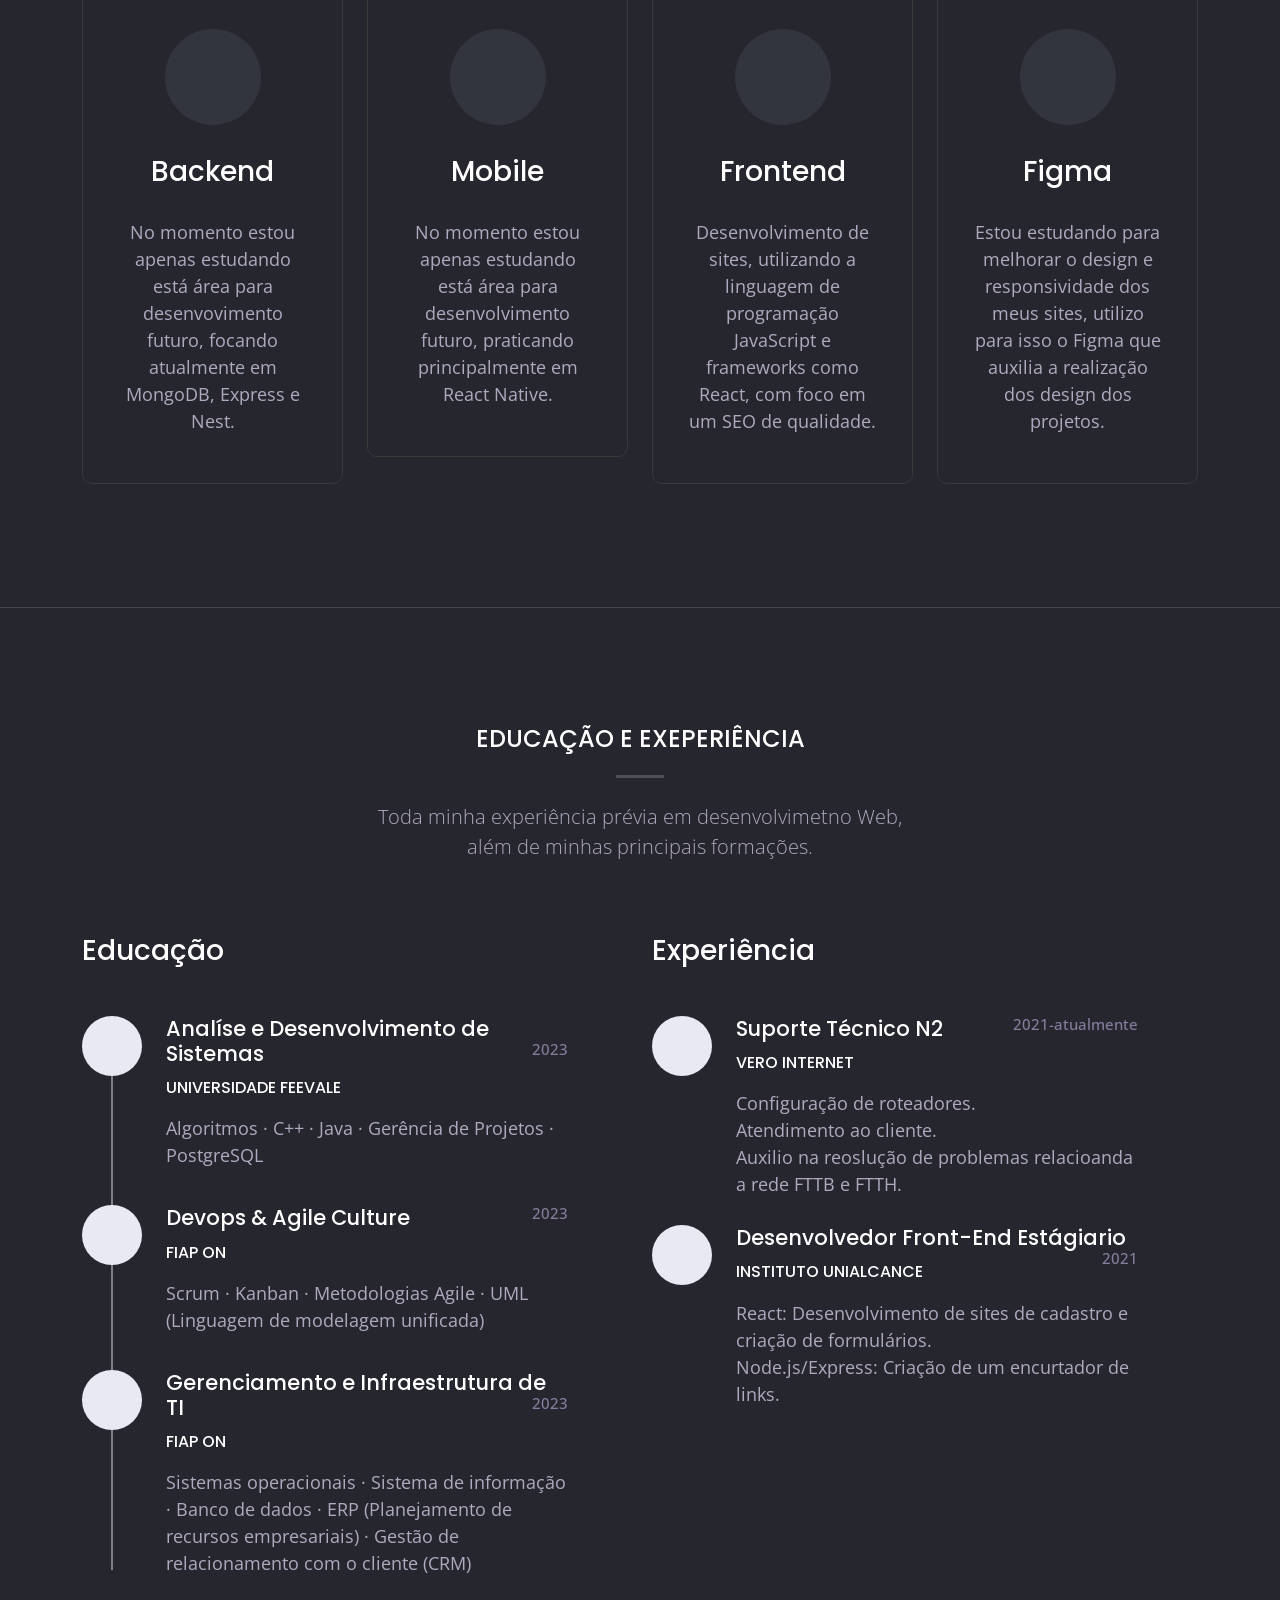
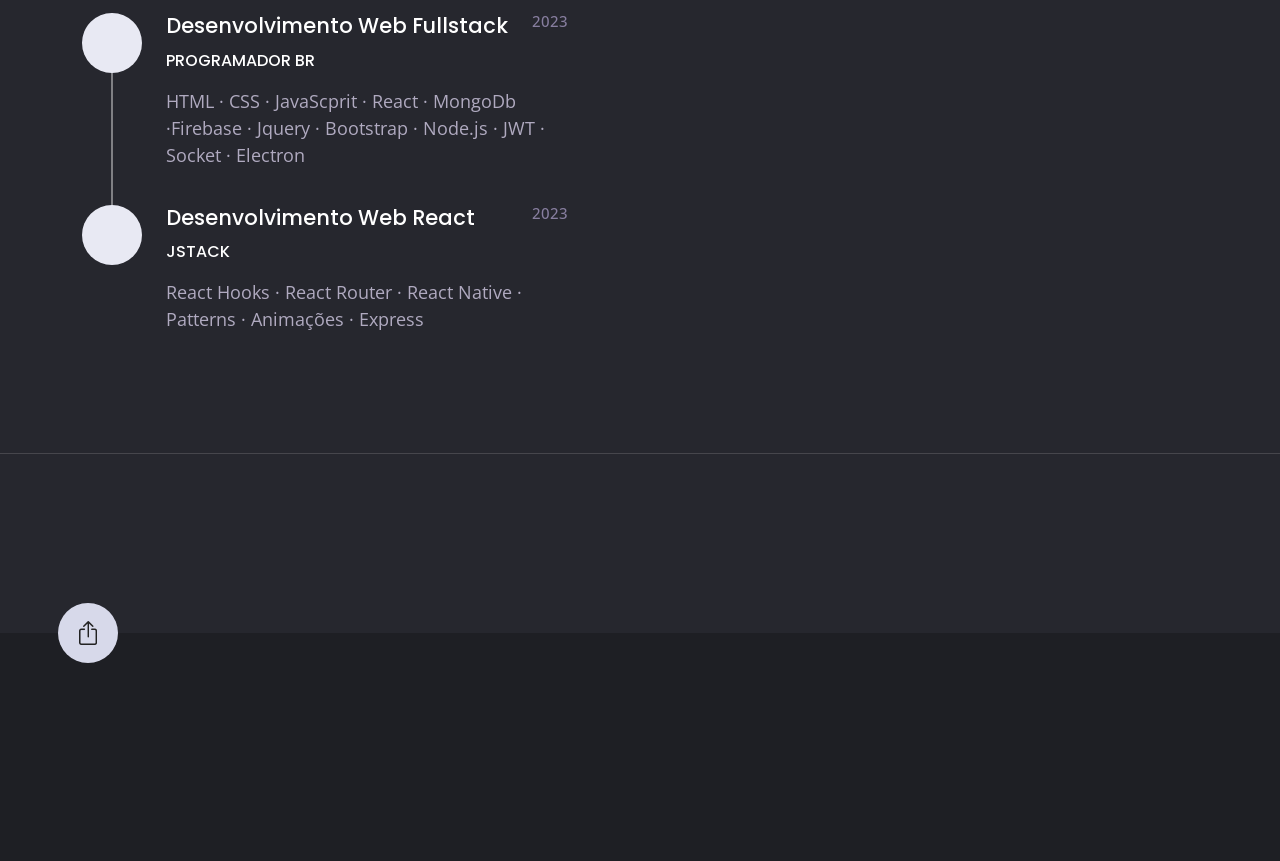
==== commit 1ad79799: "Update index.html" ====
--- a/index.html
+++ b/index.html
@@ -70,8 +70,6 @@
 		      </ul> <!-- .navbar-nav -->
 		      <ul class="nav-social list-inline">
 				<li class="list-inline-item"><a target="_blank" href="https://www.linkedin.com/in/j-ramme-machado/"><i class="fab fa-linkedin"></i></a></li>
-				<li class="list-inline-item"><a target="_blank" href="https://www.instagram.com/joaoshie.rm/"><i class="fab fa-instagram"></i></a></li>
-				<li class="list-inline-item"><a target="_blank" href="https://wa.me/5551980593271"><i class="fab fa-whatsapp"></i></a></li>
 			  </ul> <!-- .hero-social -->
 		    </div> <!-- .collapse -->
 		  </div> <!-- .container -->
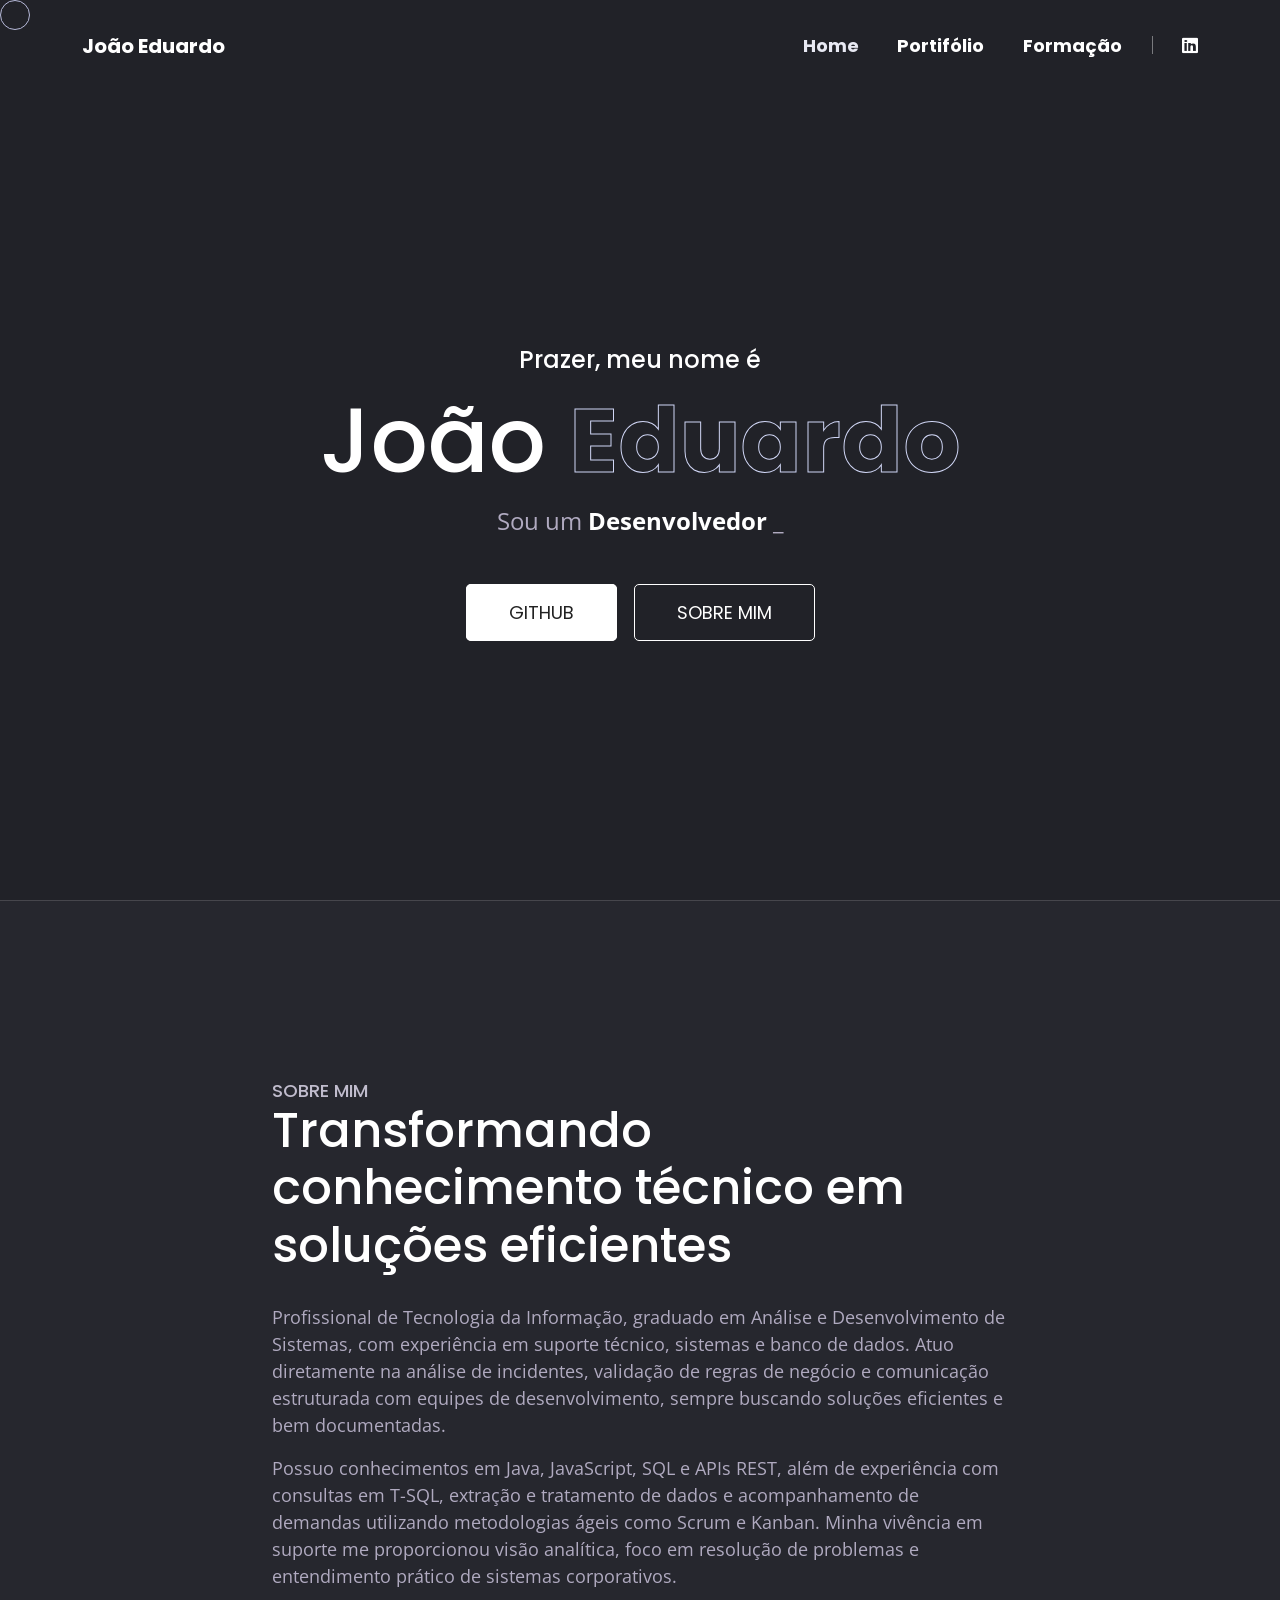
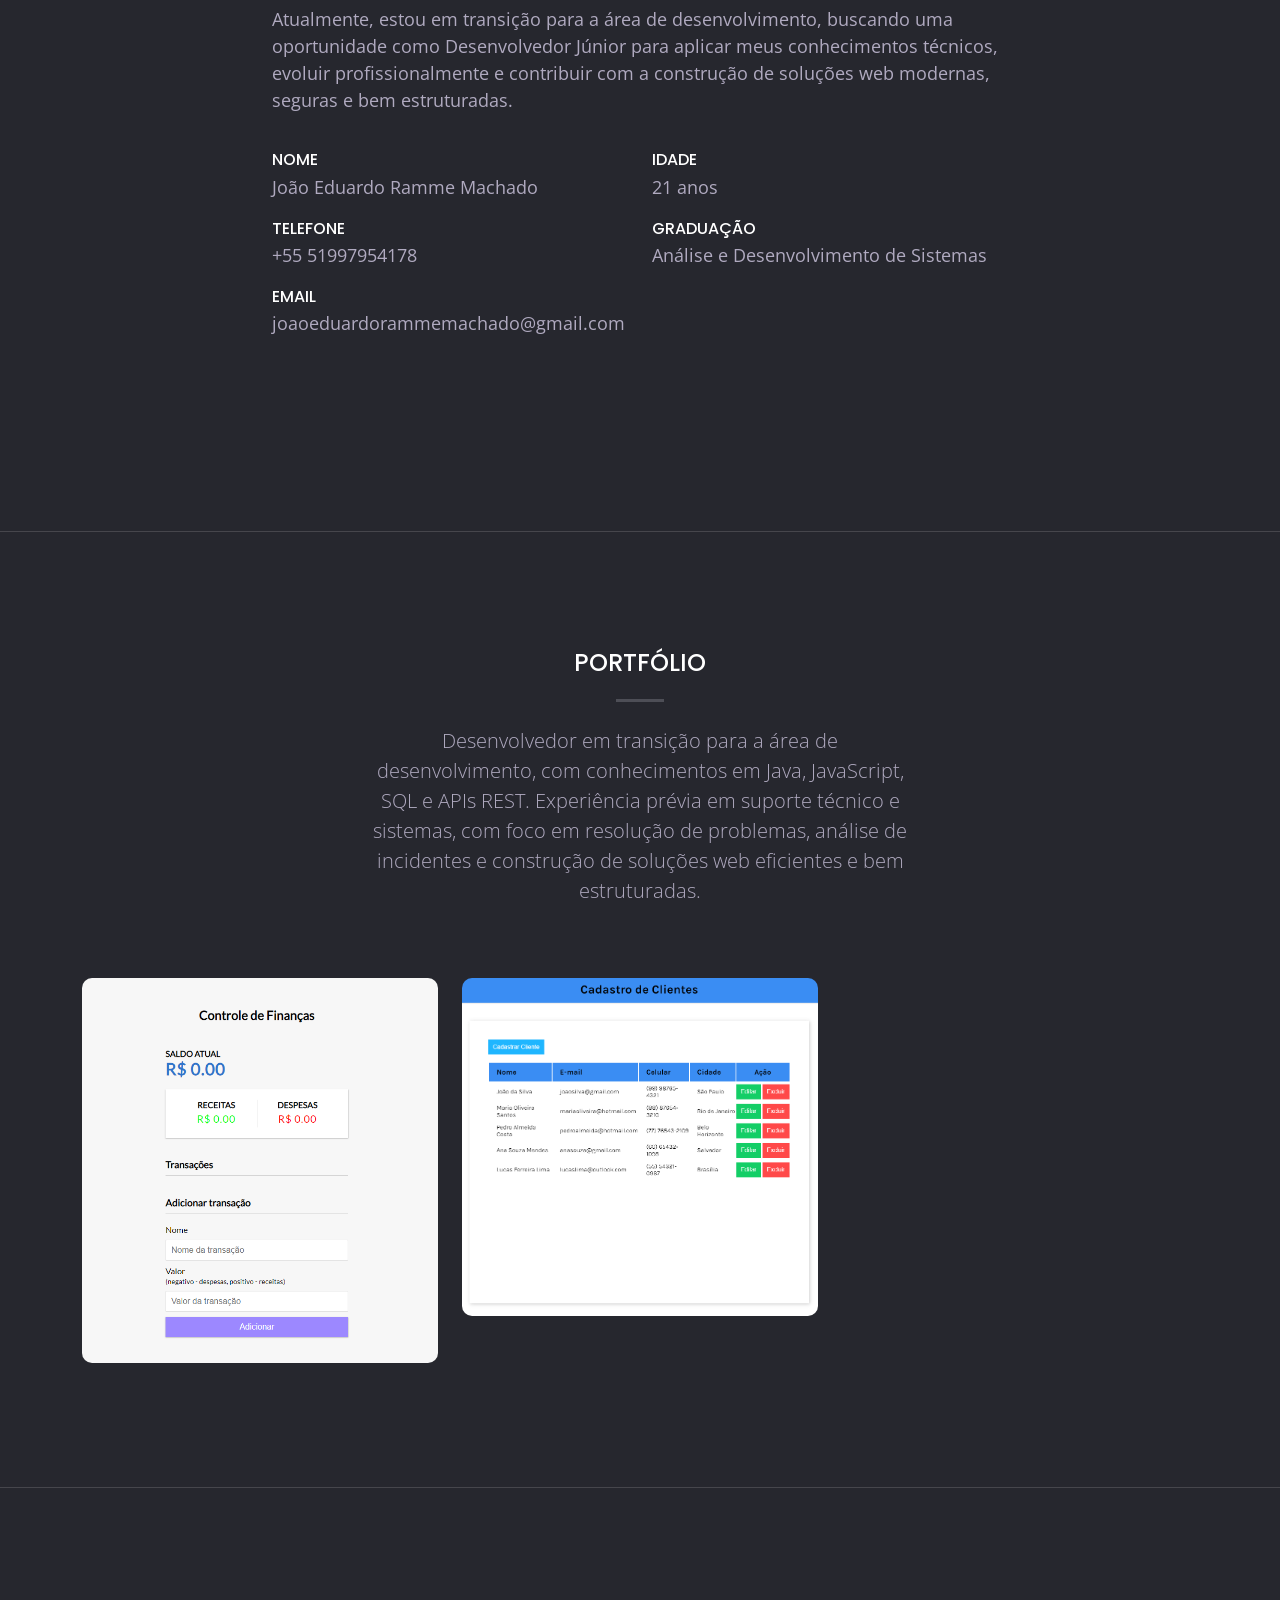
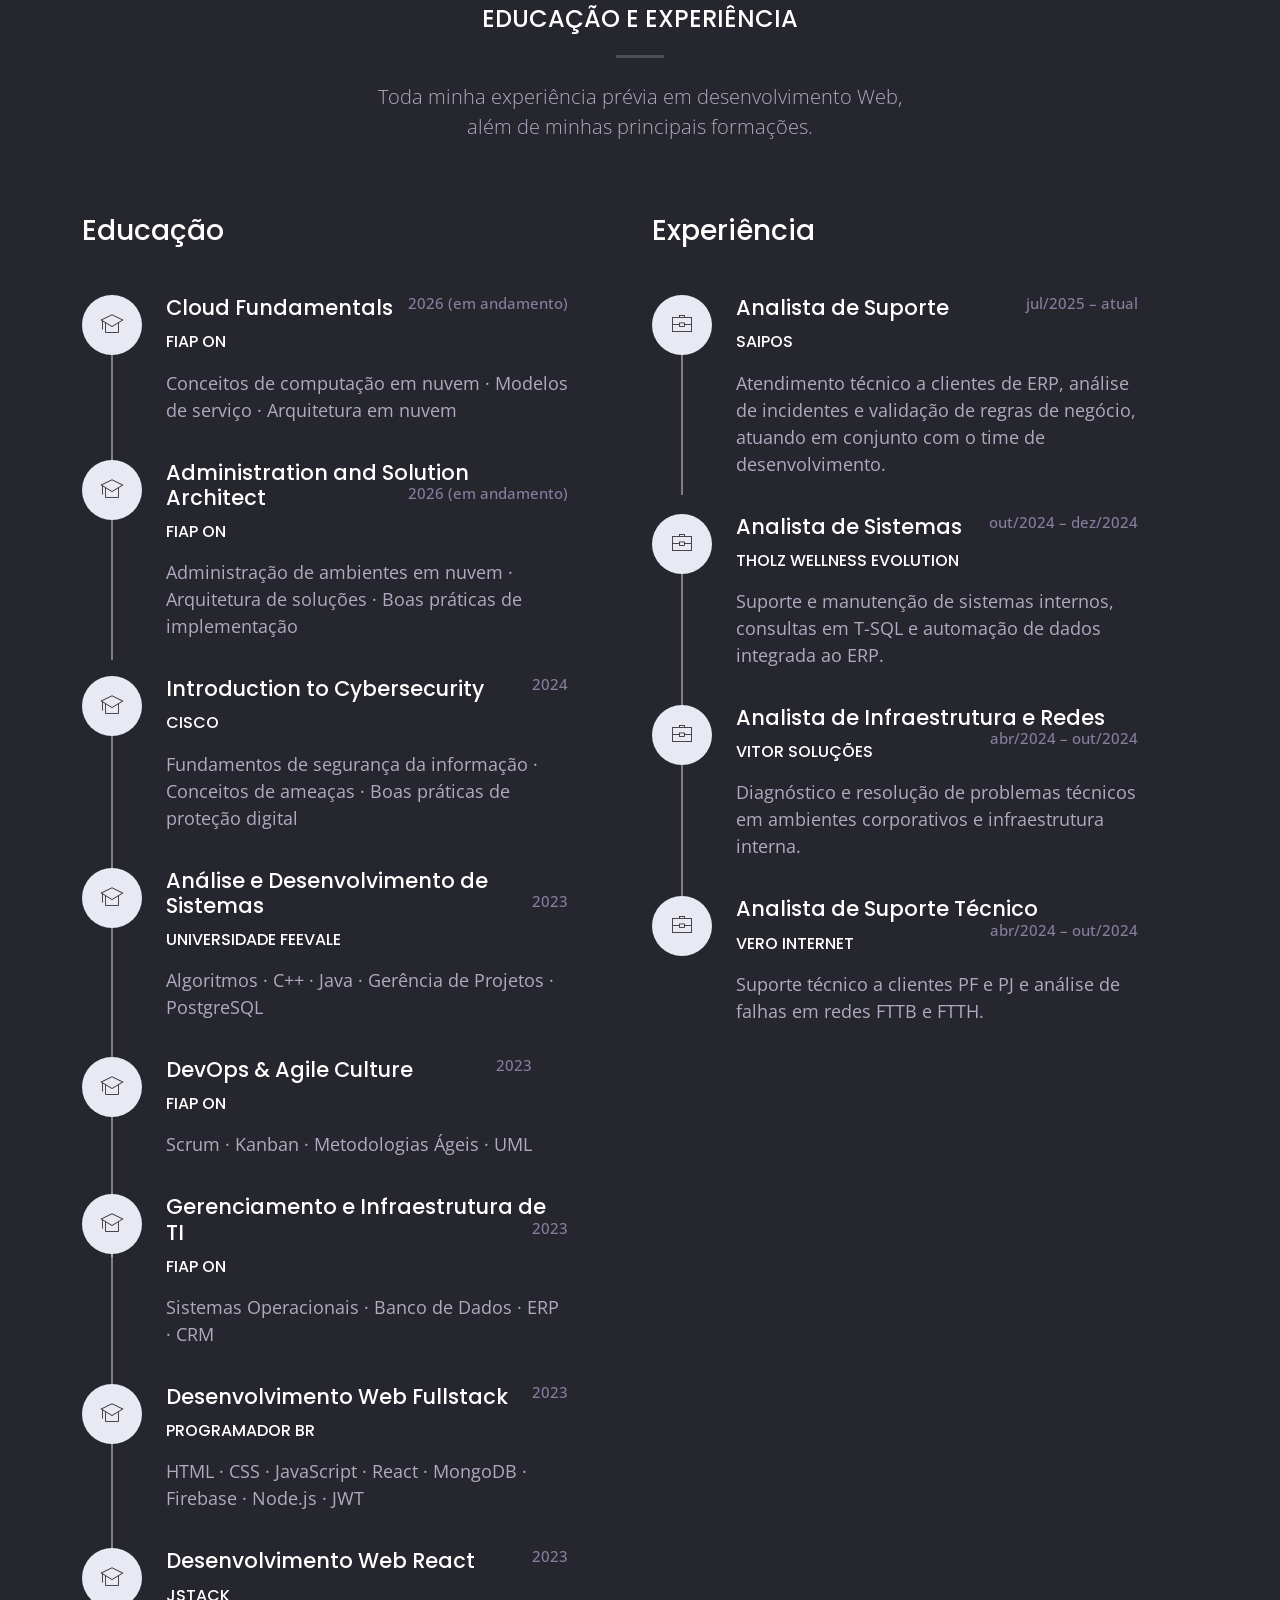
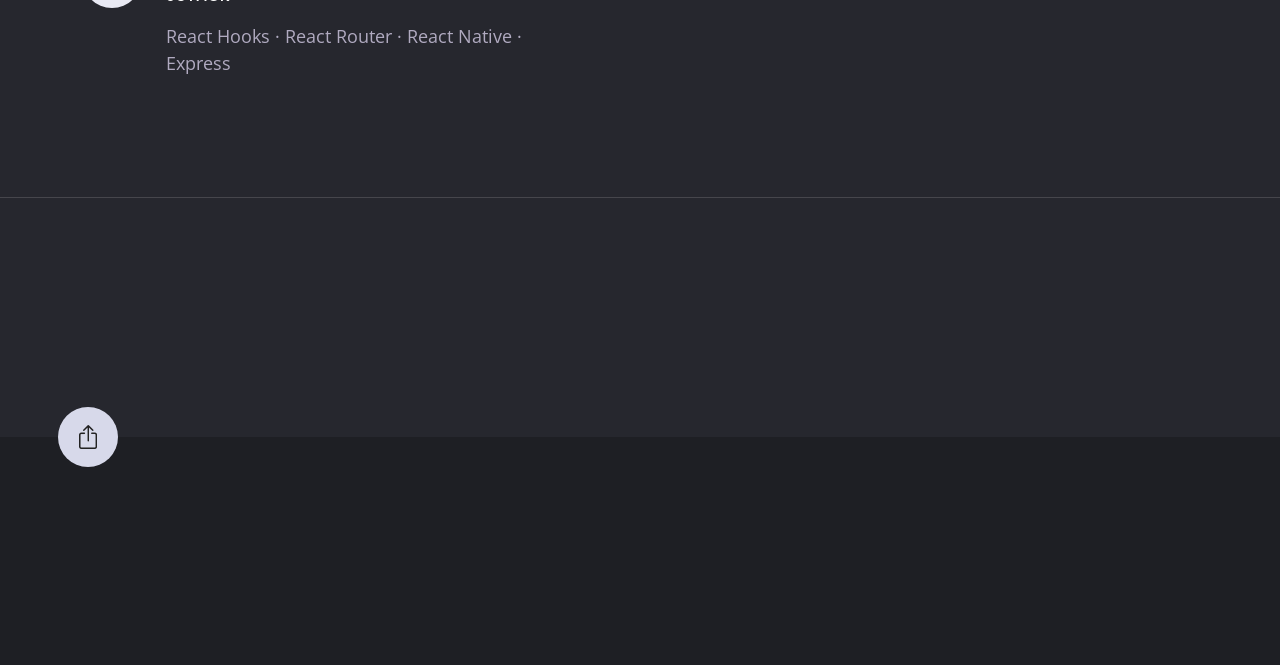
==== commit 31299561: "refactor: limpeza de CSS legado e melhoria de compatibilidade - Removidas propriedades obsoletas (-m" ====
--- a/index.html
+++ b/index.html
@@ -1,7 +1,6 @@
 <!DOCTYPE html>
 <html lang="pt-br">
 
-<!-- Mirrored from ethemestudio.com/demo/fungi/10_home_minimal/index_dark.html by HTTrack Website Copier/3.x [XR&CO'2014], Fri, 26 May 2023 01:53:17 GMT -->
 <head>
 	<!-- Meta -->
 	<meta charset="utf-8">
@@ -20,17 +19,20 @@
 	<!-- Fonts -->
 	<link rel="preconnect" href="https://fonts.googleapis.com/">
 	<link rel="preconnect" href="https://fonts.gstatic.com/" crossorigin>
-	<link href="https://fonts.googleapis.com/css2?family=Open+Sans:ital,wght@0,400;0,700;1,400;1,700&amp;family=Poppins:wght@700;900&amp;display=swap" rel="stylesheet">
+	<link
+		href="https://fonts.googleapis.com/css2?family=Open+Sans:ital,wght@0,400;0,700;1,400;1,700&amp;family=Poppins:wght@700;900&amp;display=swap"
+		rel="stylesheet">
 
 	<!-- CSS -->
-    <link href="css/bootstrap.min.css" rel="stylesheet">
-    <link rel="stylesheet" href="css/swiper-bundle.min.css">
-    <link rel="stylesheet" href="css/leaflet.css">
-    <link rel="stylesheet" href="css/aos.css">
-    <link rel="stylesheet" type="text/css" href="css/style.css">
-
-    <title>Portifólio| João Eduardo</title>
+	<link href="css/bootstrap.min.css" rel="stylesheet">
+	<link rel="stylesheet" href="css/swiper-bundle.min.css">
+	<link rel="stylesheet" href="css/leaflet.css">
+	<link rel="stylesheet" href="css/aos.css">
+	<link rel="stylesheet" type="text/css" href="css/style.css">
+
+	<title>Portifólio| João Eduardo</title>
 </head>
+
 <body data-bs-spy="scroll" data-bs-target="#site-navbar" class="home-minimal dark-mode">
 
 	<!-- PRE LOADER -->
@@ -45,34 +47,31 @@
 	<!-- SITE HEADER -->
 	<header class="site-header" id="site-header">
 		<nav class="navbar navbar-expand-xl" id="site-navbar">
-		  <div class="container">
-		    <a class="navbar-brand" href="index_dark.html">João Eduardo<img class="img-fluid" "></a>
-		    <button class="navbar-toggler" type="button" data-bs-toggle="collapse" data-bs-target="#navbarSupportedContent" aria-controls="navbarSupportedContent" aria-expanded="false" aria-label="Toggle navigation">
-		      <span class="navbar-toggler-icon"><i class="bi bi-list"></i></span>
-		    </button>
-		    <div class="collapse navbar-collapse" id="navbarSupportedContent">
-		      <ul class="navbar-nav ms-auto mb-lg-0">
-		        <li class="nav-item">
-		          <a class="nav-link active" aria-current="page" href="#site-header">Home</a>
-		        </li>
-		        <li class="nav-item">
-		          <a class="nav-link" href="#about-section">Sobre</a>
-		        </li>
-		        <li class="nav-item">
-		          <a class="nav-link" href="#portfolio-section">Portifólio</a>
-		        </li>
-		        <li class="nav-item">
-		          <a class="nav-link" href="#service-section">Serviços</a>
-		        </li>
-				<li class="nav-item">
-					<a class="nav-link" href="#resume-section">Formação</a>
-				  </li>
-		      </ul> <!-- .navbar-nav -->
-		      <ul class="nav-social list-inline">
-				<li class="list-inline-item"><a target="_blank" href="https://www.linkedin.com/in/j-ramme-machado/"><i class="fab fa-linkedin"></i></a></li>
-			  </ul> <!-- .hero-social -->
-		    </div> <!-- .collapse -->
-		  </div> <!-- .container -->
+			<div class="container">
+				<a class="navbar-brand" href="index_dark.html">João Eduardo</a>
+		    <button class=" navbar-toggler" type="button" data-bs-toggle="collapse" data-bs-target="#navbarSupportedContent"
+						aria-controls="navbarSupportedContent" aria-expanded="false" aria-label="Toggle navigation">
+					<span class="navbar-toggler-icon"><i class="bi bi-list"></i></span>
+					</button>
+					<div class="collapse navbar-collapse" id="navbarSupportedContent">
+						<ul class="navbar-nav ms-auto mb-lg-0">
+							<li class="nav-item">
+								<a class="nav-link active" aria-current="page" href="#site-header">Home</a>
+							</li>
+							<li class="nav-item">
+								<a class="nav-link" href="#portfolio-section">Portifólio</a>
+							</li>
+							<li class="nav-item">
+								<a class="nav-link" href="#resume-section">Formação</a>
+							</li>
+						</ul> <!-- .navbar-nav -->
+						<ul class="nav-social list-inline">
+							<li class="list-inline-item"><a target="_blank"
+									href="https://www.linkedin.com/in/j-ramme-machado/"><i
+										class="fab fa-linkedin"></i></a></li>
+						</ul> <!-- .hero-social -->
+					</div> <!-- .collapse -->
+			</div> <!-- .container -->
 		</nav> <!-- .navbar -->
 
 	</header> <!-- .site-header -->
@@ -86,12 +85,13 @@
 					<div class="col-xl-10 content-block">
 						<h1 class="hero-head"><small>Prazer, meu nome é </small>João <strong>Eduardo</strong></h1>
 						<p>
-							Um desenvolvedor Front-End
-							<span class="typer" id="main" data-words="Javascript" data-delay="100" data-deleteDelay="1000"></span>
+							Sou um
+							<span class="typer" id="main" data-words="Desenvolvedor" data-delay="100"
+								data-deleteDelay="1000"></span>
 							<span class="cursor" data-owner="main"></span>
 						</p>
 						<div class="link-group">
-							<a  target="_blank" class="btn-main" href="https://github.com/JiangoLibre">Github</a>
+							<a target="_blank" class="btn-main" href="https://github.com/JiangoLibre">Github</a>
 							<a class="btn-ghost" href="#about-section">Sobre mim</a>
 						</div> <!-- .link-group -->
 					</div> <!-- .content-block -->
@@ -100,26 +100,28 @@
 			</div> <!-- .hero-content -->
 		</div> <!-- .container -->
 	</section> <!-- .hero-area -->
-
-
-
-	</section> <!-- .intro-section -->
 	<!-- ABOUT SECTION -->
 	<section class="about-section section-block section-sep" id="about-section" data-aos="fade-up">
 		<div class="container">
 			<div class="row">
 				<div class="col-xl-6 image-block" data-aos="fade-right" data-aos-delay="200" data-aos-duration="2000">
-					<div class="img-wrapper about-img-wrap" data-tilt data-tilt-max="10">
-						<img class="about-img-1 img-fluid" src="image/minha-foto1.png" alt="about image">
-					</div>
-				</div>
-				<div class="col-xl-6 content-block" data-aos="fade-right" data-aos-delay="400" data-aos-duration="2000">
-					<h2><span>Sobre mim</span>Eu crio projetos que resolvem os seus problemas</h2>
+				</div>
+				<div class="col-xl-8 col-lg-10 mx-auto content-block text-center" data-aos="fade-up"
+					data-aos-delay="200" data-aos-duration="1500">
+					<h2><span>Sobre mim</span>Transformando conhecimento técnico em soluções eficientes</h2>
 					<p>
-						Como desenvolvedor, tenho experiência na criação de telas de cadastro para a faculdade Anhanguera, onde utilizei React para criar formulários interativos. Além disso, participei da equipe de desenvolvimento do site da Unialcance.
+						Profissional de Tecnologia da Informação, graduado em Análise e Desenvolvimento de Sistemas, com
+						experiência em suporte técnico, sistemas e banco de dados. Atuo diretamente na análise de
+						incidentes, validação de regras de negócio e comunicação estruturada com equipes de
+						desenvolvimento, sempre buscando soluções eficientes e bem documentadas.
 					</p>
-					<p>Atualmente, estou focado em aprimorar meus conhecimentos em programação, especialmente em Javascript e React, e tenho dedicado meu tempo ao desenvolvimento de pequenos projetos para enriquecer meu portfólio.</p>
-					<p>Meu objetivo profissional é me tornar um desenvolvedor full-stack, com capacidade para criar aplicações web modernas e escaláveis.</p>
+					<p>Possuo conhecimentos em Java, JavaScript, SQL e APIs REST, além de experiência com consultas em
+						T-SQL, extração e tratamento de dados e acompanhamento de demandas utilizando metodologias ágeis
+						como Scrum e Kanban. Minha vivência em suporte me proporcionou visão analítica, foco em
+						resolução de problemas e entendimento prático de sistemas corporativos.</p>
+					<p> Atualmente, estou em transição para a área de desenvolvimento, buscando uma oportunidade como
+						Desenvolvedor Júnior para aplicar meus conhecimentos técnicos, evoluir profissionalmente e
+						contribuir com a construção de soluções web modernas, seguras e bem estruturadas.</p>
 					<div class="personal-details row">
 						<div class="col-md-6">
 							<ul class="personal-info">
@@ -129,7 +131,7 @@
 								</li>
 								<li>
 									<h4>Telefone</h4>
-									<p>+55 51980593271</p>
+									<p>+55 51997954178</p>
 								</li>
 								<li>
 									<h4>Email</h4>
@@ -141,11 +143,11 @@
 							<ul class="personal-info">
 								<li>
 									<h4>Idade</h4>
-									<p>18 anos</p>
+									<p>21 anos</p>
 								</li>
 								<li>
 									<h4>Graduação</h4>
-									<p>Analíse e desenvolvimento de sistemas</p>
+									<p>Análise e Desenvolvimento de Sistemas</p>
 								</li>
 							</ul> <!-- .personal-info -->
 	</section> <!-- .about-section -->
@@ -158,159 +160,173 @@
 	<section class="portfolio-section section-block section-sep" id="portfolio-section">
 		<div class="container">
 			<div class="section-title">
-				<h2>Portifólio</h2>
+				<h2>Portfólio</h2>
 				<p class="lead">
-					Desenvolvedor web júnior com habilidades em HTML, CSS e JavaScript. Participação em projetos de sites institucionais, sempre buscando aprender novas tecnologias e entregar soluções de qualidade aos clientes.
+					Desenvolvedor em transição para a área de desenvolvimento, com conhecimentos em Java, JavaScript,
+					SQL e APIs REST. Experiência prévia em suporte técnico e sistemas, com foco em resolução de
+					problemas, análise de incidentes e construção de soluções web eficientes e bem estruturadas.
 				</p>
-			</div><!-- .section-title -->
-			<div class="button-group filter-button-group">
-				
-			</div>
+			</div>
+
 			<div class="row grid" data-aos="fade-up" data-aos-duration="2000">
+
+				<!--CONTROLE DE FINANÇAS  -->
 				<div class="col-lg-4 col-md-6 grid-item programming">
 					<div class="box">
-			            <img src="image/portfolio/controle-financeiro-prog.png" alt="portfolio image">
-			            <div class="box-content">
-			            		<span class="category">Desenvolvimento</span>
-			                <h3 class="title">Controle de Finanças</h3>
-			            </div>
-			            <div class="icon-box"><a href="#" data-bs-toggle="modal" data-bs-target="#portfolioModal6"><i class="bi bi-plus-lg"></i></a></div>
-
-			            <!-- Modal -->
-						<div class="modal fade" id="portfolioModal6" tabindex="-1" aria-labelledby="portfolioModal6" aria-hidden="true">
-						  <div class="modal-dialog modal-dialog-scrollable modal-dialog-centered modal-xl">
-						    <div class="modal-content">
-						      
-						      <div class="modal-body">
-						      	<button type="button" class="btn-close" data-bs-dismiss="modal" aria-label="Close"><i class="bi bi-x"></i></button>
-						        <div class="row item-content">
-						        	<div class="col-xl-12">
-						        		<img src="image/portfolio/controle-financeiro2-prog.png" alt="portfolio image">
-						        	</div>
-						        	<div class="col-xl-8">
-						        		<div class="content-wrapper">
-							        		<h2 class="item-title">Controle de Finanças</h2>
-							        		<p>
-							        			O Controle Financeiro é uma aplicação simples que permite aos usuários acompanhar suas despesas e receitas. Com esta aplicação, você pode adicionar transações e monitorar seu fluxo de caixa pessoal.
-							        		</p>
-						        		</div>
-						        	</div>
-						        	<div class="col-xl-4">
-						        		<div class="meta-wrapper">
-						        			<ul class="item-meta">
-						        				<li>Tipo de Projeto: <br><span class="meta-value">Desenvolvimento Web</span></li>
-						        				<li>Cliente: <br><span class="meta-value">João Eduardo</span></li>
-						        				<li>Tecnologias: <br><span class="meta-value">HTML|CSS|JavaScprit</span></li>
-						        				<li>Custo: <br><span class="meta-value">R$0</span></li>
-						        			</ul>
-						        		</div> <!-- .meta-wrapper -->
-						        	</div>
-						        </div> <!-- .row -->
-						      </div>
-						      
-						    </div>
-						  </div>
+						<img src="image/portfolio/controle-financeiro-prog.png" alt="portfolio image">
+						<div class="box-content">
+							<span class="category">Desenvolvimento</span>
+							<h3 class="title">Controle de Finanças</h3>
 						</div>
-			        </div>
-				</div>
+						<div class="icon-box">
+							<a href="#" data-bs-toggle="modal" data-bs-target="#portfolioModal6">
+								<i class="bi bi-plus-lg"></i>
+							</a>
+						</div>
+
+						<div class="modal fade" id="portfolioModal6" tabindex="-1">
+							<div class="modal-dialog modal-dialog-scrollable modal-dialog-centered modal-xl">
+								<div class="modal-content">
+									<div class="modal-body">
+										<button type="button" class="btn-close" data-bs-dismiss="modal"></button>
+
+										<div class="row item-content">
+											<div class="col-xl-12">
+												<img src="image/portfolio/controle-financeiro2-prog.png"
+													alt="portfolio image">
+											</div>
+
+											<div class="col-xl-8">
+												<div class="content-wrapper">
+													<h2 class="item-title">Controle de Finanças</h2>
+													<p>
+														Aplicação web para controle de despesas e receitas, permitindo
+														acompanhar o fluxo de caixa pessoal de forma simples e
+														organizada.
+													</p>
+
+													<div class="mt-4">
+														<a href="https://jiangolibre.github.io/Controle-Financeiro"
+															target="_blank" class="btn btn-success me-2">
+															🌐 Ver Projeto Online
+														</a>
+
+														<a href="https://github.com/JiangoLibre/Controle-Financeiro"
+															target="_blank" class="btn btn-dark">
+															<i class="fab fa-github"></i> Ver Código
+														</a>
+													</div>
+												</div>
+											</div>
+
+											<div class="col-xl-4">
+												<div class="meta-wrapper">
+													<ul class="item-meta">
+														<li>Tipo de Projeto: <br><span
+																class="meta-value">Desenvolvimento Web</span></li>
+														<li>Cliente: <br><span class="meta-value">Projeto Pessoal</span>
+														</li>
+														<li>Tecnologias: <br><span class="meta-value">HTML | CSS |
+																JavaScript</span></li>
+														<li>Custo: <br><span class="meta-value">R$0</span></li>
+													</ul>
+												</div>
+											</div>
+
+										</div>
+									</div>
+								</div>
+							</div>
+						</div>
+
+					</div>
+				</div>
+				<!--  CRUD -->
 				<div class="col-lg-4 col-md-6 grid-item development application">
 					<div class="box">
-			            <img src="image/crud2.png" alt="portfolio image">
-			            <div class="box-content">
-			            		<span class="category">Desenvolvimento</span>
-			                <h3 class="title">CRUD - Cadastro de Clientes</h3>
-			            </div>
-			            
-
-			            <div class="icon-box"><a href="#" data-bs-toggle="modal" data-bs-target="#portfolioModal5"><i class="bi bi-plus-lg"></i></a></div>
-
-			            <!-- Modal -->
-						<div class="modal fade" id="portfolioModal5" tabindex="-1" aria-labelledby="portfolioModal5" aria-hidden="true">
-						  <div class="modal-dialog modal-dialog-scrollable modal-dialog-centered modal-xl">
-						    <div class="modal-content">
-						      
-						      <div class="modal-body">
-						      	<button type="button" class="btn-close" data-bs-dismiss="modal" aria-label="Close"><i class="bi bi-x"></i></button>
-						        <div class="row item-content">
-						        	<div class="col-xl-12">
-						        		<img src="image/crudlarge.png" alt="portfolio image">
-						        	</div>
-						        	<div class="col-xl-8">
-						        		<div class="content-wrapper">
-							        		<h2 class="item-title">CRUD - Cadastro de Clientes</h2>
-							        		<p>
-							        			Este é um projeto de CRUD (Create, Read, Update, Delete) que permite a manipulação básica de dados em um sistema.
-							        		</p>
-							        		<p>
-							        			As operações básicas em um sistema são: criar, ler, atualizar e excluir. Criar permite adicionar registros, ler possibilita visualizar registros existentes, atualizar permite modificar registros e excluir permite remover registros do sistema. Essas operações são essenciais para a gestão de dados, oferecendo controle sobre as informações armazenadas.
-							        		</p>
-						        		</div>
-						        	</div>
-						        	<div class="col-xl-4">
-						        		<div class="meta-wrapper">
-						        			<ul class="item-meta">
-						        				<li>Tipo de Projeto: <br><span class="meta-value">Desenvolvimento Web</span></li>
-						        				<li>Cliente: <br><span class="meta-value">João Eduardo</span></li>
-						        				<li>Tecnologias: <br><span class="meta-value">HTML|CSS|JavaScprit</span></li>
-						        				<li>Custo: <br><span class="meta-value">R$0</span></li>
-						        			</ul>
-						        		</div> <!-- .meta-wrapper -->
-							</section> <!-- .portfolio-section -->
-
-	<!-- SERVICE SECTION -->
-	<section class="service-section section-block section-sep" id="service-section">
-		<div class="container">
-			<div class="section-title">
-				<h2>Serviços</h2>
-			</div><!-- .section-title -->
-			<div class="row">
-				<div class="col-xl-3 col-lg-6" data-aos="fade-up">
-					<div class="content-wrapper service-tilt" data-tilt data-tilt-max="15">
-						<div class="icon-box"><i class="pe-7s-monitor"></i></div>
-						<h3>Backend</h3>
-						<p>
-							No momento estou apenas estudando está área para desenvovimento futuro, focando atualmente em MongoDB, Express e Nest.
-						</p>
+						<img src="image/crud2.png" alt="portfolio image">
+						<div class="box-content">
+							<span class="category">Desenvolvimento</span>
+							<h3 class="title">CRUD - Cadastro de Clientes</h3>
+						</div>
+
+						<div class="icon-box">
+							<a href="#" data-bs-toggle="modal" data-bs-target="#portfolioModal5">
+								<i class="bi bi-plus-lg"></i>
+							</a>
+						</div>
+
+						<div class="modal fade" id="portfolioModal5" tabindex="-1">
+							<div class="modal-dialog modal-dialog-scrollable modal-dialog-centered modal-xl">
+								<div class="modal-content">
+									<div class="modal-body">
+										<button type="button" class="btn-close" data-bs-dismiss="modal"></button>
+
+										<div class="row item-content">
+											<div class="col-xl-12">
+												<img src="image/crudlarge.png" alt="portfolio image">
+											</div>
+
+											<div class="col-xl-8">
+												<div class="content-wrapper">
+													<h2 class="item-title">CRUD - Cadastro de Clientes</h2>
+													<p>
+														Projeto CRUD (Create, Read, Update e Delete) para manipulação de
+														dados em sistema web.
+													</p>
+													<p>
+														Permite adicionar, visualizar, editar e remover registros,
+														aplicando conceitos fundamentais de desenvolvimento e
+														organização de dados.
+													</p>
+
+													<div class="mt-4">
+														<a href="https://jiangolibre.github.io/crud-app/"
+															target="_blank" class="btn btn-success me-2">
+															🌐 Ver Projeto Online
+														</a>
+
+														<a href="https://github.com/JiangoLibre/crud-app"
+															target="_blank" class="btn btn-dark">
+															<i class="fab fa-github"></i> Ver Código
+														</a>
+													</div>
+												</div>
+											</div>
+
+											<div class="col-xl-4">
+												<div class="meta-wrapper">
+													<ul class="item-meta">
+														<li>Tipo de Projeto: <br><span
+																class="meta-value">Desenvolvimento Web</span></li>
+														<li>Cliente: <br><span class="meta-value">Projeto Pessoal</span>
+														</li>
+														<li>Tecnologias: <br><span class="meta-value">HTML | CSS |
+																JavaScript</span></li>
+														<li>Custo: <br><span class="meta-value">R$0</span></li>
+													</ul>
+												</div>
+											</div>
+
+										</div>
+									</div>
+								</div>
+							</div>
+						</div>
+
 					</div>
 				</div>
-				<div class="col-xl-3 col-lg-6" data-aos="fade-up" data-aos-delay="200">
-					<div class="content-wrapper service-tilt" data-tilt data-tilt-max="15">
-						<div class="icon-box"><i class="pe-7s-joy"></i></div>
-						<h3>Mobile</h3>
-						<p>
-							No momento estou apenas estudando está área para desenvolvimento futuro, praticando principalmente em React Native.
-						</p>
-					</div>
-				</div>
-				<div class="col-xl-3 col-lg-6" data-aos="fade-up" data-aos-delay="400">
-					<div class="content-wrapper service-tilt" data-tilt data-tilt-max="15">
-						<div class="icon-box"><i class="pe-7s-display2"></i></div>
-						<h3>Frontend</h3>
-						<p>
-							Desenvolvimento de sites, utilizando a linguagem de programação JavaScript e frameworks como React, com foco em um SEO de qualidade.
-						</p>
-					</div>
-				</div>
-				<div class="col-xl-3 col-lg-6" data-aos="fade-up" data-aos-delay="1000">
-					<div class="content-wrapper service-tilt" data-tilt data-tilt-max="15">
-						<div class="icon-box"><i class="pe-7s-coffee"></i></div>
-						<h3>Figma</h3>
-						<p>
-							Estou estudando para melhorar o design e responsividade dos meus sites, utilizo para isso o Figma que auxilia a realização dos design dos projetos.
-						</p>
-					</div>
-				</div>
-			</div><!-- .row -->
-		</div> <!-- .container -->
-	</section> <!-- .service-section -->
-
+
+			</div>
+		</div>
+	</section>
 	<!-- RESUME SECTION -->
 	<section class="resume-section section-block section-sep" id="resume-section">
 		<div class="container">
 			<div class="section-title">
-				<h2>Educação e Exeperiência</h2>
+				<h2>Educação e Experiência</h2>
 				<p class="lead">
-					Toda minha experiência prévia em desenvolvimetno Web, além de minhas principais formações.
+					Toda minha experiência prévia em desenvolvimento Web, além de minhas principais formações.
 				</p>
 			</div><!-- .section-title -->
 			<div class="row">
@@ -322,27 +338,70 @@
 								<div class="icon-box"><i class="pe-7s-study"></i></div>
 							</div>
 							<div class="content-wrapper">
-								<h4>Analíse e Desenvolvimento de Sistemas<span>2023</span></h4>
+								<h4>Cloud Fundamentals <span>2026 (em andamento)</span></h4>
+								<h5>FIAP ON</h5>
+								<p>
+									Conceitos de computação em nuvem · Modelos de serviço · Arquitetura em nuvem
+								</p>
+							</div>
+						</li>
+
+						<li class="d-flex align-items-start">
+							<div class="icon-block">
+								<div class="icon-box"><i class="pe-7s-study"></i></div>
+							</div>
+							<div class="content-wrapper">
+								<h4>Administration and Solution Architect <span>2026 (em andamento)</span></h4>
+								<h5>FIAP ON</h5>
+								<p>
+									Administração de ambientes em nuvem · Arquitetura de soluções · Boas práticas de
+									implementação
+								</p>
+							</div>
+						</li>
+
+						<li class="d-flex align-items-start">
+							<div class="icon-block">
+								<div class="icon-box"><i class="pe-7s-study"></i></div>
+							</div>
+							<div class="content-wrapper">
+								<h4>Introduction to Cybersecurity <span>2024</span></h4>
+								<h5>Cisco</h5>
+								<p>
+									Fundamentos de segurança da informação · Conceitos de ameaças · Boas práticas de
+									proteção digital
+								</p>
+							</div>
+						</li>
+
+						<!-- CURSOS ANTERIORES -->
+
+						<li class="d-flex align-items-start">
+							<div class="icon-block">
+								<div class="icon-box"><i class="pe-7s-study"></i></div>
+							</div>
+							<div class="content-wrapper">
+								<h4>Análise e Desenvolvimento de Sistemas <span>2023</span></h4>
 								<h5>Universidade Feevale</h5>
 								<p>
-									Algoritmos · C++ · Java · Gerência de Projetos · PostgreSQL 
-								</p>
-							</div>
-							
-						</li>
-						<li class="d-flex align-items-start">
-							<div class="icon-block">
-								<div class="icon-box"><i class="pe-7s-study"></i></div>
-							</div>
-							<div class="content-wrapper">
-								<h4>Devops & Agile Culture <span>2023</span></h4>
+									Algoritmos · C++ · Java · Gerência de Projetos · PostgreSQL
+								</p>
+							</div>
+						</li>
+
+						<li class="d-flex align-items-start">
+							<div class="icon-block">
+								<div class="icon-box"><i class="pe-7s-study"></i></div>
+							</div>
+							<div class="content-wrapper">
+								<h4>DevOps & Agile Culture <span>2023</span></h4>
 								<h5>FIAP ON</h5>
 								<p>
-									Scrum · Kanban · Metodologias Agile · UML (Linguagem de modelagem unificada)
-								</p>
-							</div>
-							
-						</li>
+									Scrum · Kanban · Metodologias Ágeis · UML
+								</p>
+							</div>
+						</li>
+
 						<li class="d-flex align-items-start">
 							<div class="icon-block">
 								<div class="icon-box"><i class="pe-7s-study"></i></div>
@@ -351,11 +410,11 @@
 								<h4>Gerenciamento e Infraestrutura de TI <span>2023</span></h4>
 								<h5>FIAP ON</h5>
 								<p>
-									Sistemas operacionais · Sistema de informação · Banco de dados · ERP (Planejamento de recursos empresariais) · Gestão de relacionamento com o cliente (CRM)
-								</p>
-							</div>
-							
-						</li>
+									Sistemas Operacionais · Banco de Dados · ERP · CRM
+								</p>
+							</div>
+						</li>
+
 						<li class="d-flex align-items-start">
 							<div class="icon-block">
 								<div class="icon-box"><i class="pe-7s-study"></i></div>
@@ -364,11 +423,11 @@
 								<h4>Desenvolvimento Web Fullstack <span>2023</span></h4>
 								<h5>Programador BR</h5>
 								<p>
-									HTML · CSS · JavaScprit · React · MongoDb ·Firebase · Jquery · Bootstrap · Node.js · JWT · Socket · Electron
-								</p>
-							</div>
-							
-						</li>
+									HTML · CSS · JavaScript · React · MongoDB · Firebase · Node.js · JWT
+								</p>
+							</div>
+						</li>
+
 						<li class="d-flex align-items-start">
 							<div class="icon-block">
 								<div class="icon-box"><i class="pe-7s-study"></i></div>
@@ -377,93 +436,136 @@
 								<h4>Desenvolvimento Web React <span>2023</span></h4>
 								<h5>JStack</h5>
 								<p>
-									React Hooks · React Router · React Native · Patterns · Animações · Express
-								</p>
-							</div>
-							
-						</li>
+									React Hooks · React Router · React Native · Express
+								</p>
+							</div>
+						</li>
+
 					</ul>
 				</div>
-				<div class="col-lg-6 education-block" data-aos="fade-right" data-aos-duration="1500" data-aos-delay="400">
+				<div class="col-lg-6 education-block" data-aos="fade-right" data-aos-duration="1500"
+					data-aos-delay="400">
+
 					<h3>Experiência</h3>
 					<ul>
+
+						<!-- SAIPOS -->
 						<li class="d-flex align-items-start">
 							<div class="icon-block">
 								<div class="icon-box"><i class="pe-7s-portfolio"></i></div>
 							</div>
 							<div class="content-wrapper">
-								<h4>Suporte Técnico N2 <span>2021-atualmente</span></h4>
+								<h4>Analista de Suporte <span>jul/2025 – atual</span></h4>
+								<h5>Saipos</h5>
+								<p>
+									Atendimento técnico a clientes de ERP, análise de incidentes e validação de regras
+									de negócio, atuando em conjunto com o time de desenvolvimento.
+								</p>
+							</div>
+						</li>
+
+						<!-- THOLZ -->
+						<li class="d-flex align-items-start">
+							<div class="icon-block">
+								<div class="icon-box"><i class="pe-7s-portfolio"></i></div>
+							</div>
+							<div class="content-wrapper">
+								<h4>Analista de Sistemas <span>out/2024 – dez/2024</span></h4>
+								<h5>Tholz Wellness Evolution</h5>
+								<p>
+									Suporte e manutenção de sistemas internos, consultas em T-SQL e automação de dados
+									integrada ao ERP.
+								</p>
+							</div>
+						</li>
+
+						<!-- VITOR SOLUÇÕES -->
+						<li class="d-flex align-items-start">
+							<div class="icon-block">
+								<div class="icon-box"><i class="pe-7s-portfolio"></i></div>
+							</div>
+							<div class="content-wrapper">
+								<h4>Analista de Infraestrutura e Redes <span>abr/2024 – out/2024</span></h4>
+								<h5>Vitor Soluções</h5>
+								<p>
+									Diagnóstico e resolução de problemas técnicos em ambientes corporativos e
+									infraestrutura interna.
+								</p>
+							</div>
+						</li>
+
+						<!-- VERO -->
+						<li class="d-flex align-items-start">
+							<div class="icon-block">
+								<div class="icon-box"><i class="pe-7s-portfolio"></i></div>
+							</div>
+							<div class="content-wrapper">
+								<h4>Analista de Suporte Técnico <span>abr/2024 – out/2024</span></h4>
 								<h5>Vero Internet</h5>
 								<p>
-									Configuração de roteadores. <br/>
-									Atendimento ao cliente.<br/>
-									Auxilio na reoslução de problemas relacioanda a rede FTTB e FTTH.
-								</p>
-							</div>
-							
-					</ul> </br>
-						<li class="d-flex align-items-start">
-							<div class="icon-block">
-								<div class="icon-box"><i class="pe-7s-portfolio"></i></div>
-							</div>
-							<div class="content-wrapper">
-								<h4>Desenvolvedor Front-End Estágiario <span>2021</span></h4>
-								<h5>Instituto Unialcance</h5>
-								<p>
-									React: Desenvolvimento de sites de cadastro e criação de formulários.<br/>
-									Node.js/Express: Criação de um encurtador de links.<br/>
-								</p>
-							</div>
-						</li>
-				</div>
-			</div> 
-		</div> 
-	</section> 
-
-	</section> 
-	<!-- CONTACT SECTION -->
-	<section class="contact-section section-block section-sep" id="contact-section">
-		<div class="container">
-				<div class="col-lg-6" data-aos="fade-right" data-aos-duration="1000" data-aos-delay="600">
-					<div class="map-wrapper" id="mapwrapper">
-	</section> <!-- .contact-section -->
-
-	<!-- SITE FOOTER -->
-	<footer class="site-footer" id="site-footer">
-		<div class="container">
-			<div class="row align-items-center justify-content-center">
-				<div class="col-lg-6 text-center branding-block">
-
-			</div> 
-			<div class="back-to-top"><a href="#site-header"><i class="bi bi-box-arrow-up"></i></a></div>
+									Suporte técnico a clientes PF e PJ e análise de falhas em redes FTTB e FTTH.
+								</p>
+							</div>
+						</li>
+
+					</ul>
+
+				</div>
+			</div>
+	</section>
+
+</section>
+
+<section class="contact-section section-block section-sep" id="contact-section">
+	<div class="container">
+		<div class="row">
+			<div class="col-lg-6" data-aos="fade-right" data-aos-duration="1000" data-aos-delay="600">
+				<div class="map-wrapper" id="mapwrapper"></div>
+			</div>
+		</div>
+	</div>
+</section>
+
+<footer class="site-footer" id="site-footer">
+	<div class="container">
+		<div class="row align-items-center justify-content-center">
+
+			<div class="col-lg-6 text-center branding-block">
+			</div>
+
+			<div class="back-to-top">
+				<a href="#site-header">
+					<i class="bi bi-box-arrow-up"></i>
+				</a>
+			</div>
+
 			<div class="row footer-bottom">
 				<div class="col-md-6">
-				
 				</div>
 				<div class="col-md-6">
-		
-					</ul>
-				</div>
-			</div> 
-		</div> 
-	</footer> 
-
-<script src="js/jquery.js"></script>
-<script src="js/popper.min.js"></script>
-<script src="js/bootstrap.min.js"></script>
-<script src="js/imagesloaded.pkgd.min.js"></script>
-<script src="js/isotope.pkgd.min.js"></script>
-<script src="js/swiper-bundle.min.js"></script>
-<script src="js/leaflet.js"></script>
-<script src="js/jquery.waypoints.min.js"></script>
-<script src="js/jquery.counterup.min.js"></script>
-<script src="js/aos.js"></script>
-<script src="js/jquery.preloadinator.min.js"></script>
-<script src="js/vanilla-tilt.min.js"></script>
-<script src="js/typer.js"></script>
-<script src="js/magicmouse.js"></script>
-<script src="js/script.js"></script>
+				</div>
+			</div>
+
+		</div>
+	</div>
+</footer>
+
+	<script src="js/jquery.js"></script>
+	<script src="js/popper.min.js"></script>
+	<script src="js/bootstrap.min.js"></script>
+	<script src="js/imagesloaded.pkgd.min.js"></script>
+	<script src="js/isotope.pkgd.min.js"></script>
+	<script src="js/swiper-bundle.min.js"></script>
+	<script src="js/leaflet.js"></script>
+	<script src="js/jquery.waypoints.min.js"></script>
+	<script src="js/jquery.counterup.min.js"></script>
+	<script src="js/aos.js"></script>
+	<script src="js/jquery.preloadinator.min.js"></script>
+	<script src="js/vanilla-tilt.min.js"></script>
+	<script src="js/typer.js"></script>
+	<script src="js/magicmouse.js"></script>
+	<script src="js/script.js"></script>
 </body>
 
 
-</html>
+</html>
--- a/css/pe-icon-7-stroke.css
+++ b/css/pe-icon-7-stroke.css
@@ -0,0 +1,633 @@
+@font-face {
+	font-family: 'Pe-icon-7-stroke';
+	src:url('../fonts/Pe-icon-7-strokebb1d.eot?d7yf1v');
+	src:url('../fonts/Pe-icon-7-stroked41d.eot?#iefixd7yf1v') format('embedded-opentype'),
+		url('../fonts/Pe-icon-7-strokebb1d.woff?d7yf1v') format('woff'),
+		url('../fonts/Pe-icon-7-strokebb1d.ttf?d7yf1v') format('truetype'),
+		url('../fonts/Pe-icon-7-strokebb1d.svg?d7yf1v#Pe-icon-7-stroke') format('svg');
+	font-weight: normal;
+	font-style: normal;
+}
+
+[class^="pe-7s-"], 
+[class*=" pe-7s-"] {
+	display: inline-block;
+	font-family: 'Pe-icon-7-stroke';
+	font-style: normal;
+	font-weight: normal;
+	font-variant: normal;
+	text-transform: none;
+	line-height: 1;
+
+	/* Melhor renderização da fonte */
+	-webkit-font-smoothing: antialiased;
+	-moz-osx-font-smoothing: grayscale;
+}
+
+
+.pe-7s-album:before {
+	content: "\e6aa";
+}
+.pe-7s-arc:before {
+	content: "\e6ab";
+}
+.pe-7s-back-2:before {
+	content: "\e6ac";
+}
+.pe-7s-bandaid:before {
+	content: "\e6ad";
+}
+.pe-7s-car:before {
+	content: "\e6ae";
+}
+.pe-7s-diamond:before {
+	content: "\e6af";
+}
+.pe-7s-door-lock:before {
+	content: "\e6b0";
+}
+.pe-7s-eyedropper:before {
+	content: "\e6b1";
+}
+.pe-7s-female:before {
+	content: "\e6b2";
+}
+.pe-7s-gym:before {
+	content: "\e6b3";
+}
+.pe-7s-hammer:before {
+	content: "\e6b4";
+}
+.pe-7s-headphones:before {
+	content: "\e6b5";
+}
+.pe-7s-helm:before {
+	content: "\e6b6";
+}
+.pe-7s-hourglass:before {
+	content: "\e6b7";
+}
+.pe-7s-leaf:before {
+	content: "\e6b8";
+}
+.pe-7s-magic-wand:before {
+	content: "\e6b9";
+}
+.pe-7s-male:before {
+	content: "\e6ba";
+}
+.pe-7s-map-2:before {
+	content: "\e6bb";
+}
+.pe-7s-next-2:before {
+	content: "\e6bc";
+}
+.pe-7s-paint-bucket:before {
+	content: "\e6bd";
+}
+.pe-7s-pendrive:before {
+	content: "\e6be";
+}
+.pe-7s-photo:before {
+	content: "\e6bf";
+}
+.pe-7s-piggy:before {
+	content: "\e6c0";
+}
+.pe-7s-plugin:before {
+	content: "\e6c1";
+}
+.pe-7s-refresh-2:before {
+	content: "\e6c2";
+}
+.pe-7s-rocket:before {
+	content: "\e6c3";
+}
+.pe-7s-settings:before {
+	content: "\e6c4";
+}
+.pe-7s-shield:before {
+	content: "\e6c5";
+}
+.pe-7s-smile:before {
+	content: "\e6c6";
+}
+.pe-7s-usb:before {
+	content: "\e6c7";
+}
+.pe-7s-vector:before {
+	content: "\e6c8";
+}
+.pe-7s-wine:before {
+	content: "\e6c9";
+}
+.pe-7s-cloud-upload:before {
+	content: "\e68a";
+}
+.pe-7s-cash:before {
+	content: "\e68c";
+}
+.pe-7s-close:before {
+	content: "\e680";
+}
+.pe-7s-bluetooth:before {
+	content: "\e68d";
+}
+.pe-7s-cloud-download:before {
+	content: "\e68b";
+}
+.pe-7s-way:before {
+	content: "\e68e";
+}
+.pe-7s-close-circle:before {
+	content: "\e681";
+}
+.pe-7s-id:before {
+	content: "\e68f";
+}
+.pe-7s-angle-up:before {
+	content: "\e682";
+}
+.pe-7s-wristwatch:before {
+	content: "\e690";
+}
+.pe-7s-angle-up-circle:before {
+	content: "\e683";
+}
+.pe-7s-world:before {
+	content: "\e691";
+}
+.pe-7s-angle-right:before {
+	content: "\e684";
+}
+.pe-7s-volume:before {
+	content: "\e692";
+}
+.pe-7s-angle-right-circle:before {
+	content: "\e685";
+}
+.pe-7s-users:before {
+	content: "\e693";
+}
+.pe-7s-angle-left:before {
+	content: "\e686";
+}
+.pe-7s-user-female:before {
+	content: "\e694";
+}
+.pe-7s-angle-left-circle:before {
+	content: "\e687";
+}
+.pe-7s-up-arrow:before {
+	content: "\e695";
+}
+.pe-7s-angle-down:before {
+	content: "\e688";
+}
+.pe-7s-switch:before {
+	content: "\e696";
+}
+.pe-7s-angle-down-circle:before {
+	content: "\e689";
+}
+.pe-7s-scissors:before {
+	content: "\e697";
+}
+.pe-7s-wallet:before {
+	content: "\e600";
+}
+.pe-7s-safe:before {
+	content: "\e698";
+}
+.pe-7s-volume2:before {
+	content: "\e601";
+}
+.pe-7s-volume1:before {
+	content: "\e602";
+}
+.pe-7s-voicemail:before {
+	content: "\e603";
+}
+.pe-7s-video:before {
+	content: "\e604";
+}
+.pe-7s-user:before {
+	content: "\e605";
+}
+.pe-7s-upload:before {
+	content: "\e606";
+}
+.pe-7s-unlock:before {
+	content: "\e607";
+}
+.pe-7s-umbrella:before {
+	content: "\e608";
+}
+.pe-7s-trash:before {
+	content: "\e609";
+}
+.pe-7s-tools:before {
+	content: "\e60a";
+}
+.pe-7s-timer:before {
+	content: "\e60b";
+}
+.pe-7s-ticket:before {
+	content: "\e60c";
+}
+.pe-7s-target:before {
+	content: "\e60d";
+}
+.pe-7s-sun:before {
+	content: "\e60e";
+}
+.pe-7s-study:before {
+	content: "\e60f";
+}
+.pe-7s-stopwatch:before {
+	content: "\e610";
+}
+.pe-7s-star:before {
+	content: "\e611";
+}
+.pe-7s-speaker:before {
+	content: "\e612";
+}
+.pe-7s-signal:before {
+	content: "\e613";
+}
+.pe-7s-shuffle:before {
+	content: "\e614";
+}
+.pe-7s-shopbag:before {
+	content: "\e615";
+}
+.pe-7s-share:before {
+	content: "\e616";
+}
+.pe-7s-server:before {
+	content: "\e617";
+}
+.pe-7s-search:before {
+	content: "\e618";
+}
+.pe-7s-film:before {
+	content: "\e6a5";
+}
+.pe-7s-science:before {
+	content: "\e619";
+}
+.pe-7s-disk:before {
+	content: "\e6a6";
+}
+.pe-7s-ribbon:before {
+	content: "\e61a";
+}
+.pe-7s-repeat:before {
+	content: "\e61b";
+}
+.pe-7s-refresh:before {
+	content: "\e61c";
+}
+.pe-7s-add-user:before {
+	content: "\e6a9";
+}
+.pe-7s-refresh-cloud:before {
+	content: "\e61d";
+}
+.pe-7s-paperclip:before {
+	content: "\e69c";
+}
+.pe-7s-radio:before {
+	content: "\e61e";
+}
+.pe-7s-note2:before {
+	content: "\e69d";
+}
+.pe-7s-print:before {
+	content: "\e61f";
+}
+.pe-7s-network:before {
+	content: "\e69e";
+}
+.pe-7s-prev:before {
+	content: "\e620";
+}
+.pe-7s-mute:before {
+	content: "\e69f";
+}
+.pe-7s-power:before {
+	content: "\e621";
+}
+.pe-7s-medal:before {
+	content: "\e6a0";
+}
+.pe-7s-portfolio:before {
+	content: "\e622";
+}
+.pe-7s-like2:before {
+	content: "\e6a1";
+}
+.pe-7s-plus:before {
+	content: "\e623";
+}
+.pe-7s-left-arrow:before {
+	content: "\e6a2";
+}
+.pe-7s-play:before {
+	content: "\e624";
+}
+.pe-7s-key:before {
+	content: "\e6a3";
+}
+.pe-7s-plane:before {
+	content: "\e625";
+}
+.pe-7s-joy:before {
+	content: "\e6a4";
+}
+.pe-7s-photo-gallery:before {
+	content: "\e626";
+}
+.pe-7s-pin:before {
+	content: "\e69b";
+}
+.pe-7s-phone:before {
+	content: "\e627";
+}
+.pe-7s-plug:before {
+	content: "\e69a";
+}
+.pe-7s-pen:before {
+	content: "\e628";
+}
+.pe-7s-right-arrow:before {
+	content: "\e699";
+}
+.pe-7s-paper-plane:before {
+	content: "\e629";
+}
+.pe-7s-delete-user:before {
+	content: "\e6a7";
+}
+.pe-7s-paint:before {
+	content: "\e62a";
+}
+.pe-7s-bottom-arrow:before {
+	content: "\e6a8";
+}
+.pe-7s-notebook:before {
+	content: "\e62b";
+}
+.pe-7s-note:before {
+	content: "\e62c";
+}
+.pe-7s-next:before {
+	content: "\e62d";
+}
+.pe-7s-news-paper:before {
+	content: "\e62e";
+}
+.pe-7s-musiclist:before {
+	content: "\e62f";
+}
+.pe-7s-music:before {
+	content: "\e630";
+}
+.pe-7s-mouse:before {
+	content: "\e631";
+}
+.pe-7s-more:before {
+	content: "\e632";
+}
+.pe-7s-moon:before {
+	content: "\e633";
+}
+.pe-7s-monitor:before {
+	content: "\e634";
+}
+.pe-7s-micro:before {
+	content: "\e635";
+}
+.pe-7s-menu:before {
+	content: "\e636";
+}
+.pe-7s-map:before {
+	content: "\e637";
+}
+.pe-7s-map-marker:before {
+	content: "\e638";
+}
+.pe-7s-mail:before {
+	content: "\e639";
+}
+.pe-7s-mail-open:before {
+	content: "\e63a";
+}
+.pe-7s-mail-open-file:before {
+	content: "\e63b";
+}
+.pe-7s-magnet:before {
+	content: "\e63c";
+}
+.pe-7s-loop:before {
+	content: "\e63d";
+}
+.pe-7s-look:before {
+	content: "\e63e";
+}
+.pe-7s-lock:before {
+	content: "\e63f";
+}
+.pe-7s-lintern:before {
+	content: "\e640";
+}
+.pe-7s-link:before {
+	content: "\e641";
+}
+.pe-7s-like:before {
+	content: "\e642";
+}
+.pe-7s-light:before {
+	content: "\e643";
+}
+.pe-7s-less:before {
+	content: "\e644";
+}
+.pe-7s-keypad:before {
+	content: "\e645";
+}
+.pe-7s-junk:before {
+	content: "\e646";
+}
+.pe-7s-info:before {
+	content: "\e647";
+}
+.pe-7s-home:before {
+	content: "\e648";
+}
+.pe-7s-help2:before {
+	content: "\e649";
+}
+.pe-7s-help1:before {
+	content: "\e64a";
+}
+.pe-7s-graph3:before {
+	content: "\e64b";
+}
+.pe-7s-graph2:before {
+	content: "\e64c";
+}
+.pe-7s-graph1:before {
+	content: "\e64d";
+}
+.pe-7s-graph:before {
+	content: "\e64e";
+}
+.pe-7s-global:before {
+	content: "\e64f";
+}
+.pe-7s-gleam:before {
+	content: "\e650";
+}
+.pe-7s-glasses:before {
+	content: "\e651";
+}
+.pe-7s-gift:before {
+	content: "\e652";
+}
+.pe-7s-folder:before {
+	content: "\e653";
+}
+.pe-7s-flag:before {
+	content: "\e654";
+}
+.pe-7s-filter:before {
+	content: "\e655";
+}
+.pe-7s-file:before {
+	content: "\e656";
+}
+.pe-7s-expand1:before {
+	content: "\e657";
+}
+.pe-7s-exapnd2:before {
+	content: "\e658";
+}
+.pe-7s-edit:before {
+	content: "\e659";
+}
+.pe-7s-drop:before {
+	content: "\e65a";
+}
+.pe-7s-drawer:before {
+	content: "\e65b";
+}
+.pe-7s-download:before {
+	content: "\e65c";
+}
+.pe-7s-display2:before {
+	content: "\e65d";
+}
+.pe-7s-display1:before {
+	content: "\e65e";
+}
+.pe-7s-diskette:before {
+	content: "\e65f";
+}
+.pe-7s-date:before {
+	content: "\e660";
+}
+.pe-7s-cup:before {
+	content: "\e661";
+}
+.pe-7s-culture:before {
+	content: "\e662";
+}
+.pe-7s-crop:before {
+	content: "\e663";
+}
+.pe-7s-credit:before {
+	content: "\e664";
+}
+.pe-7s-copy-file:before {
+	content: "\e665";
+}
+.pe-7s-config:before {
+	content: "\e666";
+}
+.pe-7s-compass:before {
+	content: "\e667";
+}
+.pe-7s-comment:before {
+	content: "\e668";
+}
+.pe-7s-coffee:before {
+	content: "\e669";
+}
+.pe-7s-cloud:before {
+	content: "\e66a";
+}
+.pe-7s-clock:before {
+	content: "\e66b";
+}
+.pe-7s-check:before {
+	content: "\e66c";
+}
+.pe-7s-chat:before {
+	content: "\e66d";
+}
+.pe-7s-cart:before {
+	content: "\e66e";
+}
+.pe-7s-camera:before {
+	content: "\e66f";
+}
+.pe-7s-call:before {
+	content: "\e670";
+}
+.pe-7s-calculator:before {
+	content: "\e671";
+}
+.pe-7s-browser:before {
+	content: "\e672";
+}
+.pe-7s-box2:before {
+	content: "\e673";
+}
+.pe-7s-box1:before {
+	content: "\e674";
+}
+.pe-7s-bookmarks:before {
+	content: "\e675";
+}
+.pe-7s-bicycle:before {
+	content: "\e676";
+}
+.pe-7s-bell:before {
+	content: "\e677";
+}
+.pe-7s-battery:before {
+	content: "\e678";
+}
+.pe-7s-ball:before {
+	content: "\e679";
+}
+.pe-7s-back:before {
+	content: "\e67a";
+}
+.pe-7s-attention:before {
+	content: "\e67b";
+}
+.pe-7s-anchor:before {
+	content: "\e67c";
+}
+.pe-7s-albums:before {
+	content: "\e67d";
+}
+.pe-7s-alarm:before {
+	content: "\e67e";
+}
+.pe-7s-airplay:before {
+	content: "\e67f";
+}
--- a/css/leaflet.css
+++ b/css/leaflet.css
@@ -25,26 +25,25 @@
 	        user-select: none;
 	  -webkit-user-drag: none;
 	}
-/* Prevents IE11 from highlighting tiles in blue */
 .leaflet-tile::selection {
 	background: transparent;
 }
-/* Safari renders non-retina tile on retina better with this, but Chrome is worse */
 .leaflet-safari .leaflet-tile {
 	image-rendering: -webkit-optimize-contrast;
 	}
-/* hack that prevents hw layers "stretching" when loading new tiles */
+
 .leaflet-safari .leaflet-tile-container {
 	width: 1600px;
 	height: 1600px;
-	-webkit-transform-origin: 0 0;
-	}
+	-webkit-transform-origin: 0 0; 
+	transform-origin: 0 0;        
+}
+
 .leaflet-marker-icon,
 .leaflet-marker-shadow {
 	display: block;
 	}
-/* .leaflet-container svg: reset svg max-width decleration shipped in Joomla! (joomla.org) 3.x */
-/* .leaflet-container img: map is broken in FF if you have max-width: 100% on tiles */
+
 .leaflet-container .leaflet-overlay-pane svg,
 .leaflet-container .leaflet-marker-pane img,
 .leaflet-container .leaflet-shadow-pane img,
@@ -61,7 +60,6 @@
 	}
 .leaflet-container.leaflet-touch-drag {
 	-ms-touch-action: pinch-zoom;
-	/* Fallback for FF which doesn't support pinch-zoom */
 	touch-action: none;
 	touch-action: pinch-zoom;
 }
@@ -89,10 +87,10 @@
 	     box-sizing: border-box;
 	z-index: 800;
 	}
-/* workaround for https://bugzilla.mozilla.org/show_bug.cgi?id=888319 */
 .leaflet-overlay-pane svg {
-	-moz-user-select: none;
-	}
+	-moz-user-select: none; 
+	user-select: none;      
+}
 
 .leaflet-pane         { z-index: 400; }
 
@@ -117,7 +115,7 @@
 	}
 
 
-/* control positioning */
+
 
 .leaflet-control {
 	position: relative;
@@ -163,8 +161,6 @@
 	margin-right: 10px;
 	}
 
-
-/* zoom and fade animations */
 
 .leaflet-fade-anim .leaflet-tile {
 	will-change: opacity;
@@ -230,7 +226,7 @@
 	cursor:         grabbing;
 	}
 
-/* marker & overlays interactivity */
+
 .leaflet-marker-icon,
 .leaflet-marker-shadow,
 .leaflet-image-layer,
@@ -247,7 +243,7 @@
 	pointer-events: auto;
 	}
 
-/* visual tweaks */
+
 
 .leaflet-container {
 	background: #ddd;
@@ -265,13 +261,11 @@
 	}
 
 
-/* general typography */
 .leaflet-container {
 	font: 12px/1.5 "Helvetica Neue", Arial, Helvetica, sans-serif;
 	}
 
 
-/* general toolbar styles */
 
 .leaflet-bar {
 	box-shadow: 0 1px 5px rgba(0,0,0,0.65);
@@ -327,7 +321,6 @@
 	border-bottom-right-radius: 2px;
 	}
 
-/* zoom control */
 
 .leaflet-control-zoom-in,
 .leaflet-control-zoom-out {
@@ -340,7 +333,6 @@
 	}
 
 
-/* layers control */
 
 .leaflet-control-layers {
 	box-shadow: 0 1px 5px rgba(0,0,0,0.4);
@@ -398,7 +390,6 @@
 	}
 
 
-/* attribution and scale controls */
 
 .leaflet-container .leaflet-control-attribution {
 	background: #fff;
@@ -460,8 +451,6 @@
 	background-clip: padding-box;
 	}
 
-
-/* popup */
 
 .leaflet-popup {
 	position: absolute;
@@ -530,10 +519,6 @@
 	border-bottom: 1px solid #ddd;
 	border-top: 1px solid #ddd;
 	}
-
-.leaflet-oldie .leaflet-popup-content-wrapper {
-	-ms-zoom: 1;
-	}
 .leaflet-oldie .leaflet-popup-tip {
 	width: 24px;
 	margin: 0 auto;
@@ -553,16 +538,11 @@
 	}
 
 
-/* div icon */
-
 .leaflet-div-icon {
 	background: #fff;
 	border: 1px solid #666;
 	}
 
-
-/* Tooltip */
-/* Base styles for the element that has a tooltip */
 .leaflet-tooltip {
 	position: absolute;
 	padding: 6px;
@@ -593,7 +573,6 @@
 	content: "";
 	}
 
-/* Directions */
 
 .leaflet-tooltip-bottom {
 	margin-top: 6px;
--- a/css/style.css
+++ b/css/style.css
@@ -314,7 +314,6 @@
 .hero-area .hero-head strong {
   color: transparent;
   -webkit-text-stroke: 1px #d0d6f5;
-  text-stroke: 1px #d0d6f5;
 }
 .hero-area .content-block {
   text-align: center;
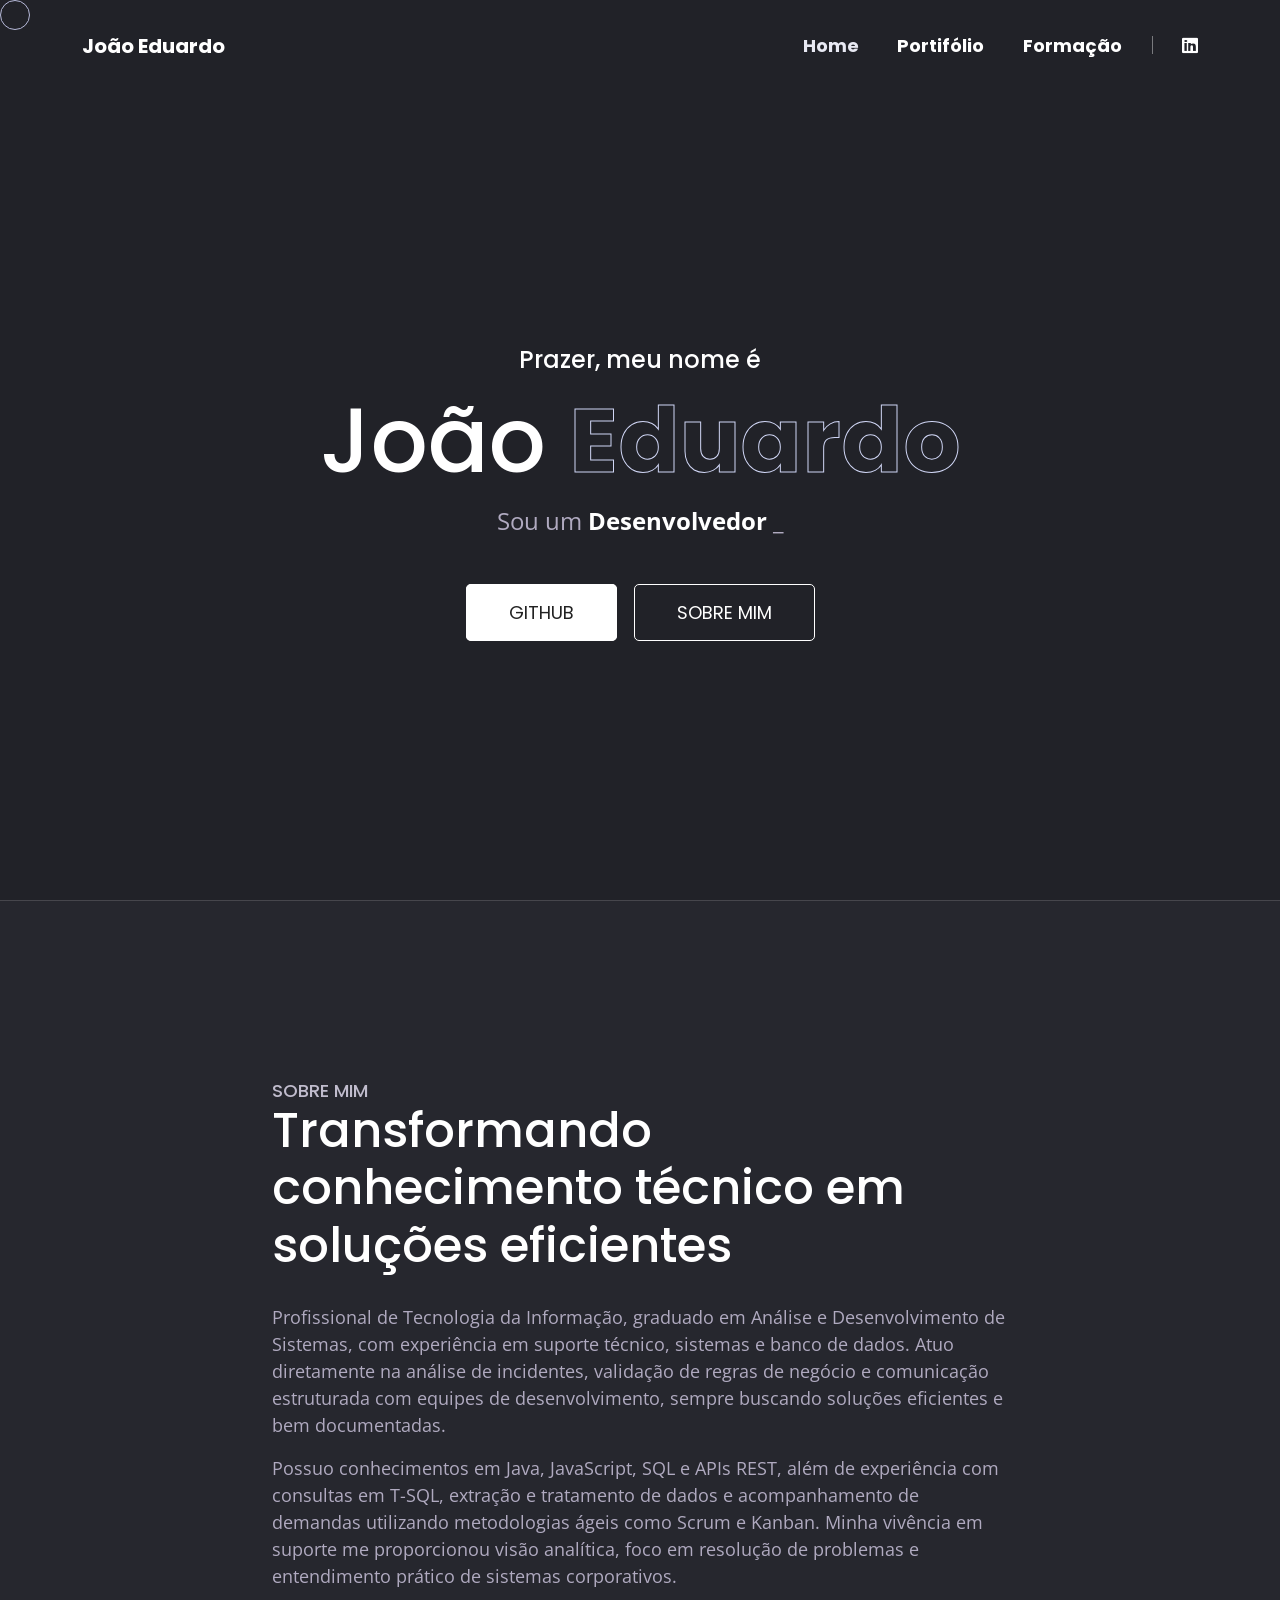
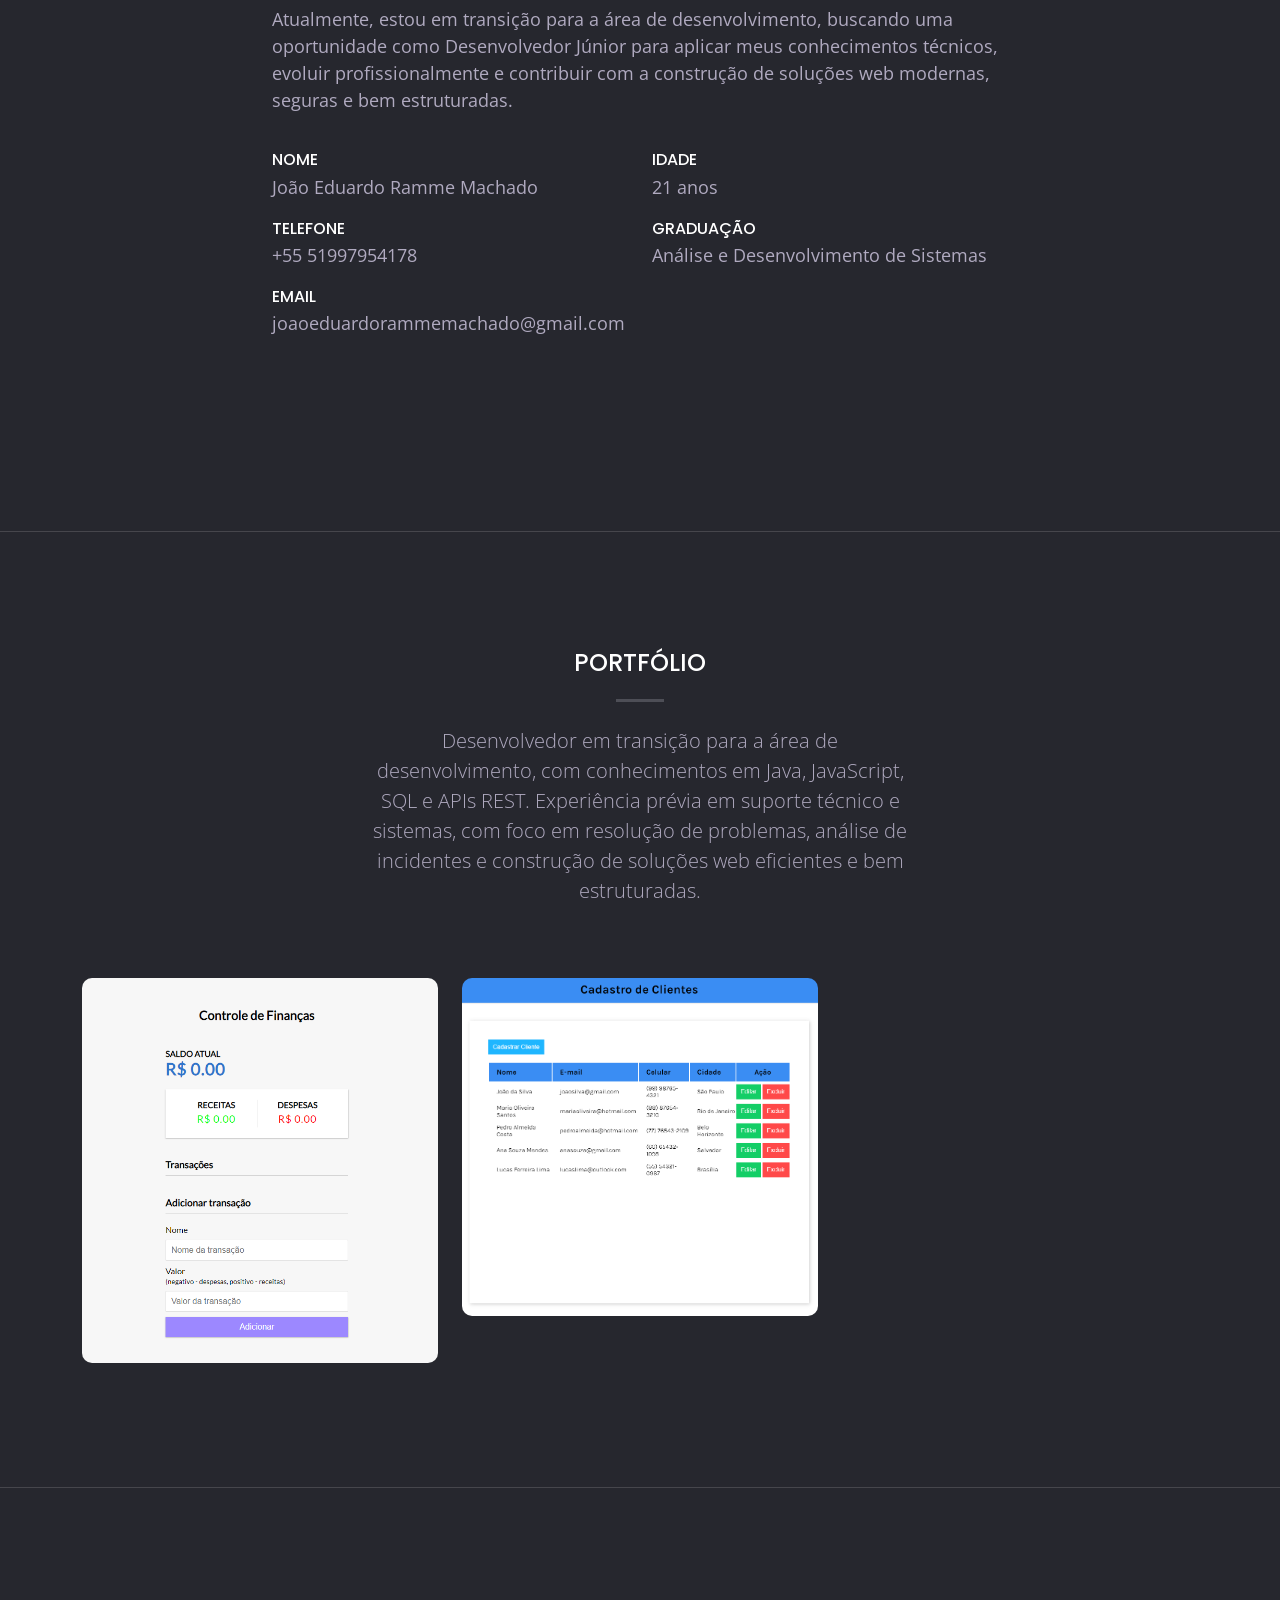
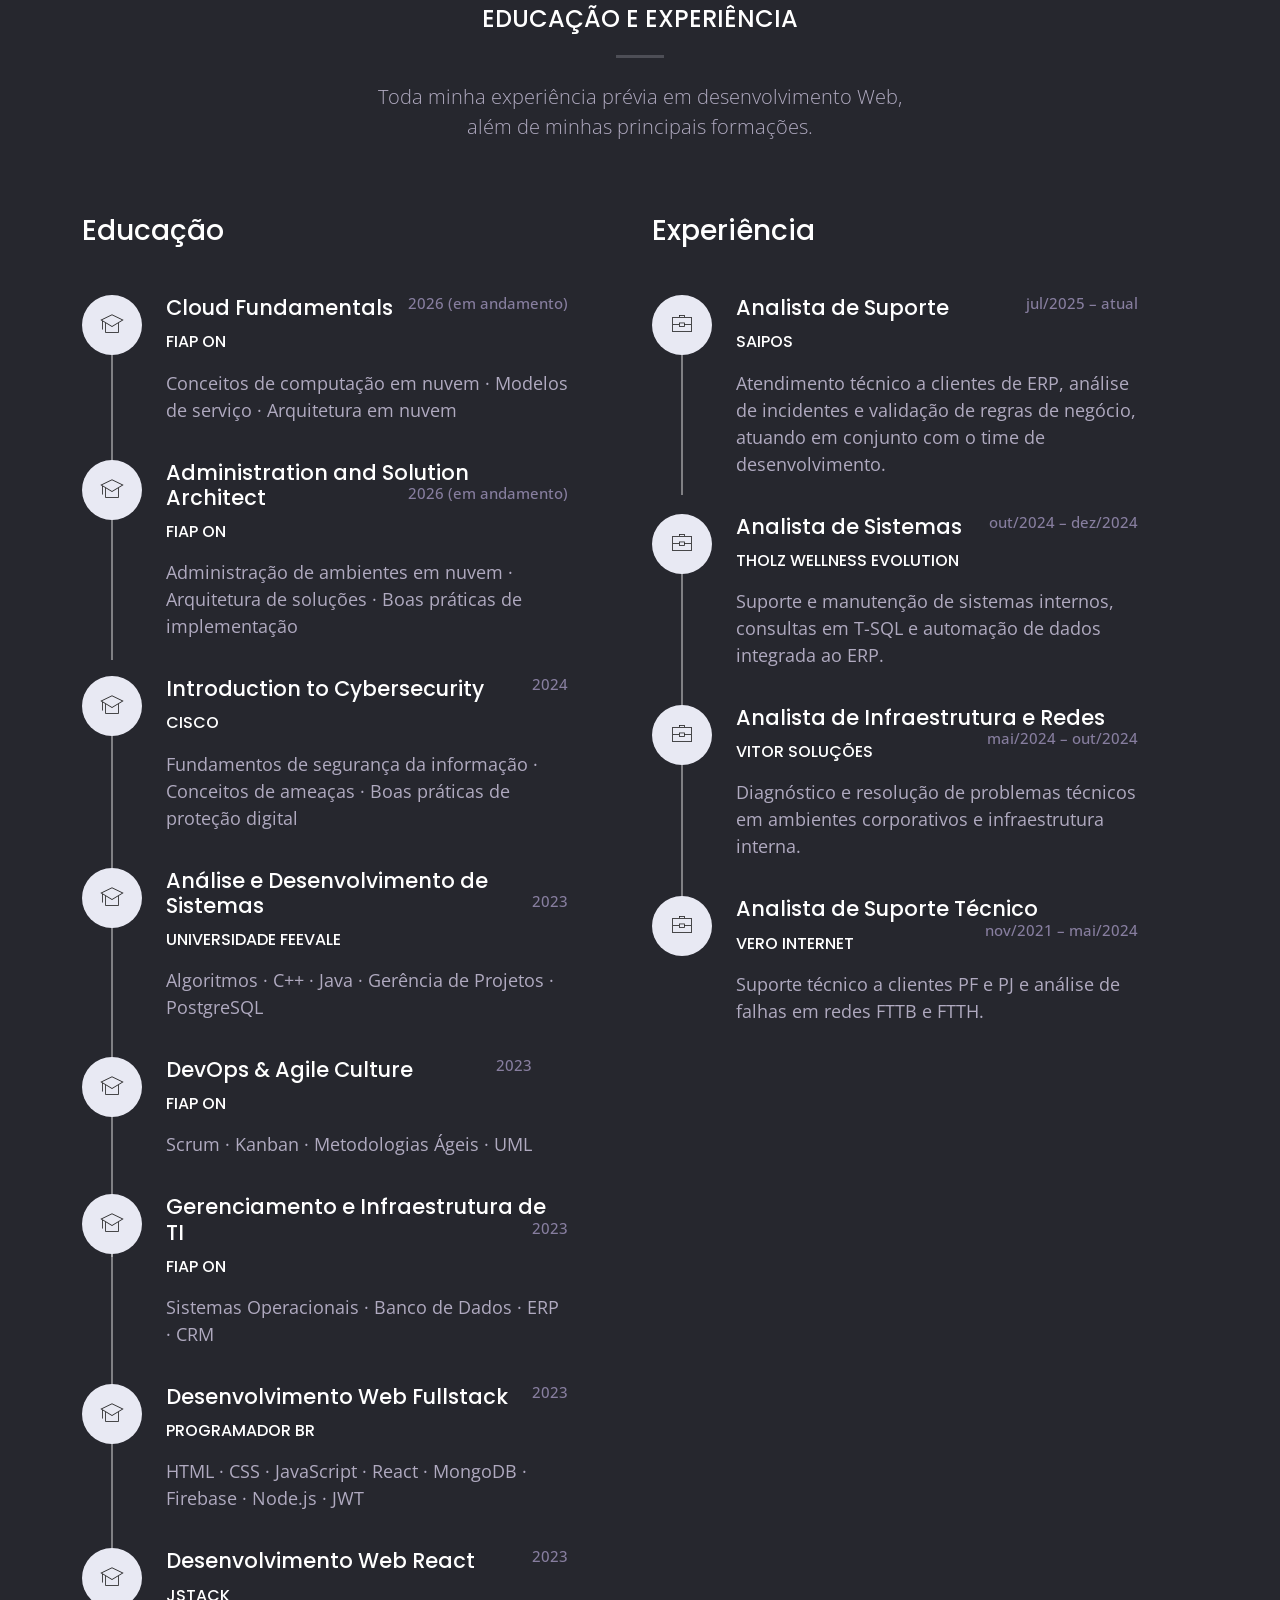
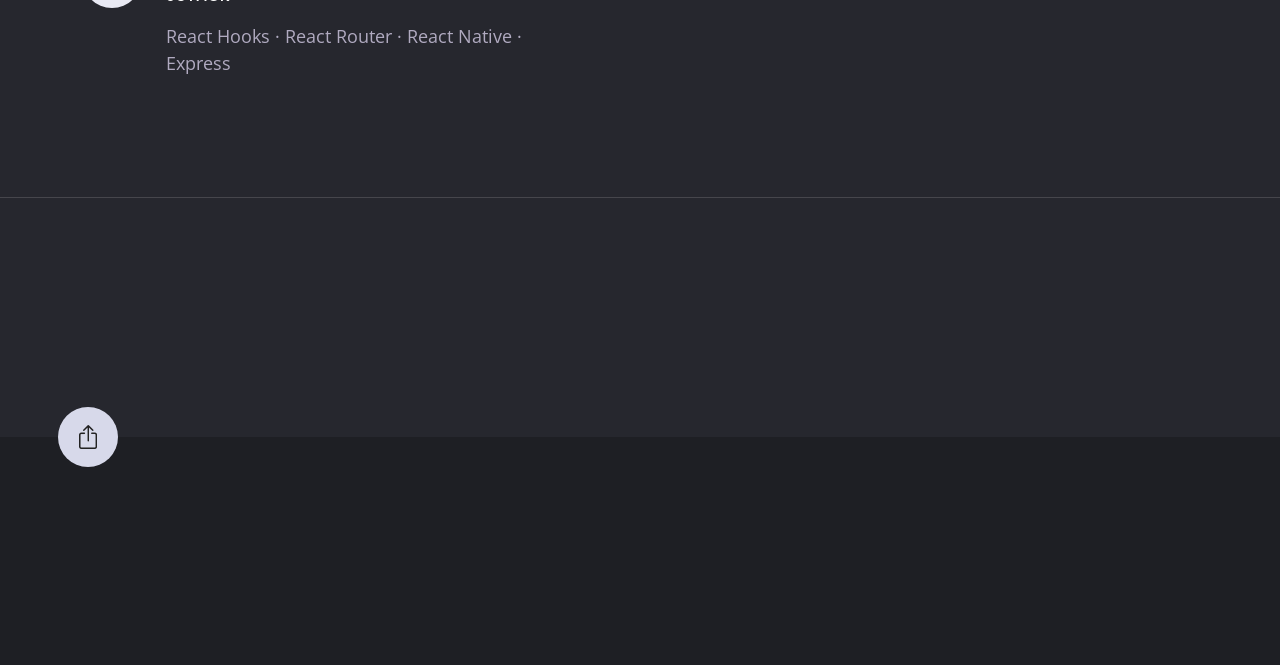
==== commit a756fe05: "chore: ajuste de alguns dados no index.html" ====
--- a/index.html
+++ b/index.html
@@ -485,7 +485,7 @@
 								<div class="icon-box"><i class="pe-7s-portfolio"></i></div>
 							</div>
 							<div class="content-wrapper">
-								<h4>Analista de Infraestrutura e Redes <span>abr/2024 – out/2024</span></h4>
+								<h4>Analista de Infraestrutura e Redes <span>mai/2024 – out/2024</span></h4>
 								<h5>Vitor Soluções</h5>
 								<p>
 									Diagnóstico e resolução de problemas técnicos em ambientes corporativos e
@@ -500,7 +500,7 @@
 								<div class="icon-box"><i class="pe-7s-portfolio"></i></div>
 							</div>
 							<div class="content-wrapper">
-								<h4>Analista de Suporte Técnico <span>abr/2024 – out/2024</span></h4>
+								<h4>Analista de Suporte Técnico <span>nov/2021 – mai/2024</span></h4>
 								<h5>Vero Internet</h5>
 								<p>
 									Suporte técnico a clientes PF e PJ e análise de falhas em redes FTTB e FTTH.
